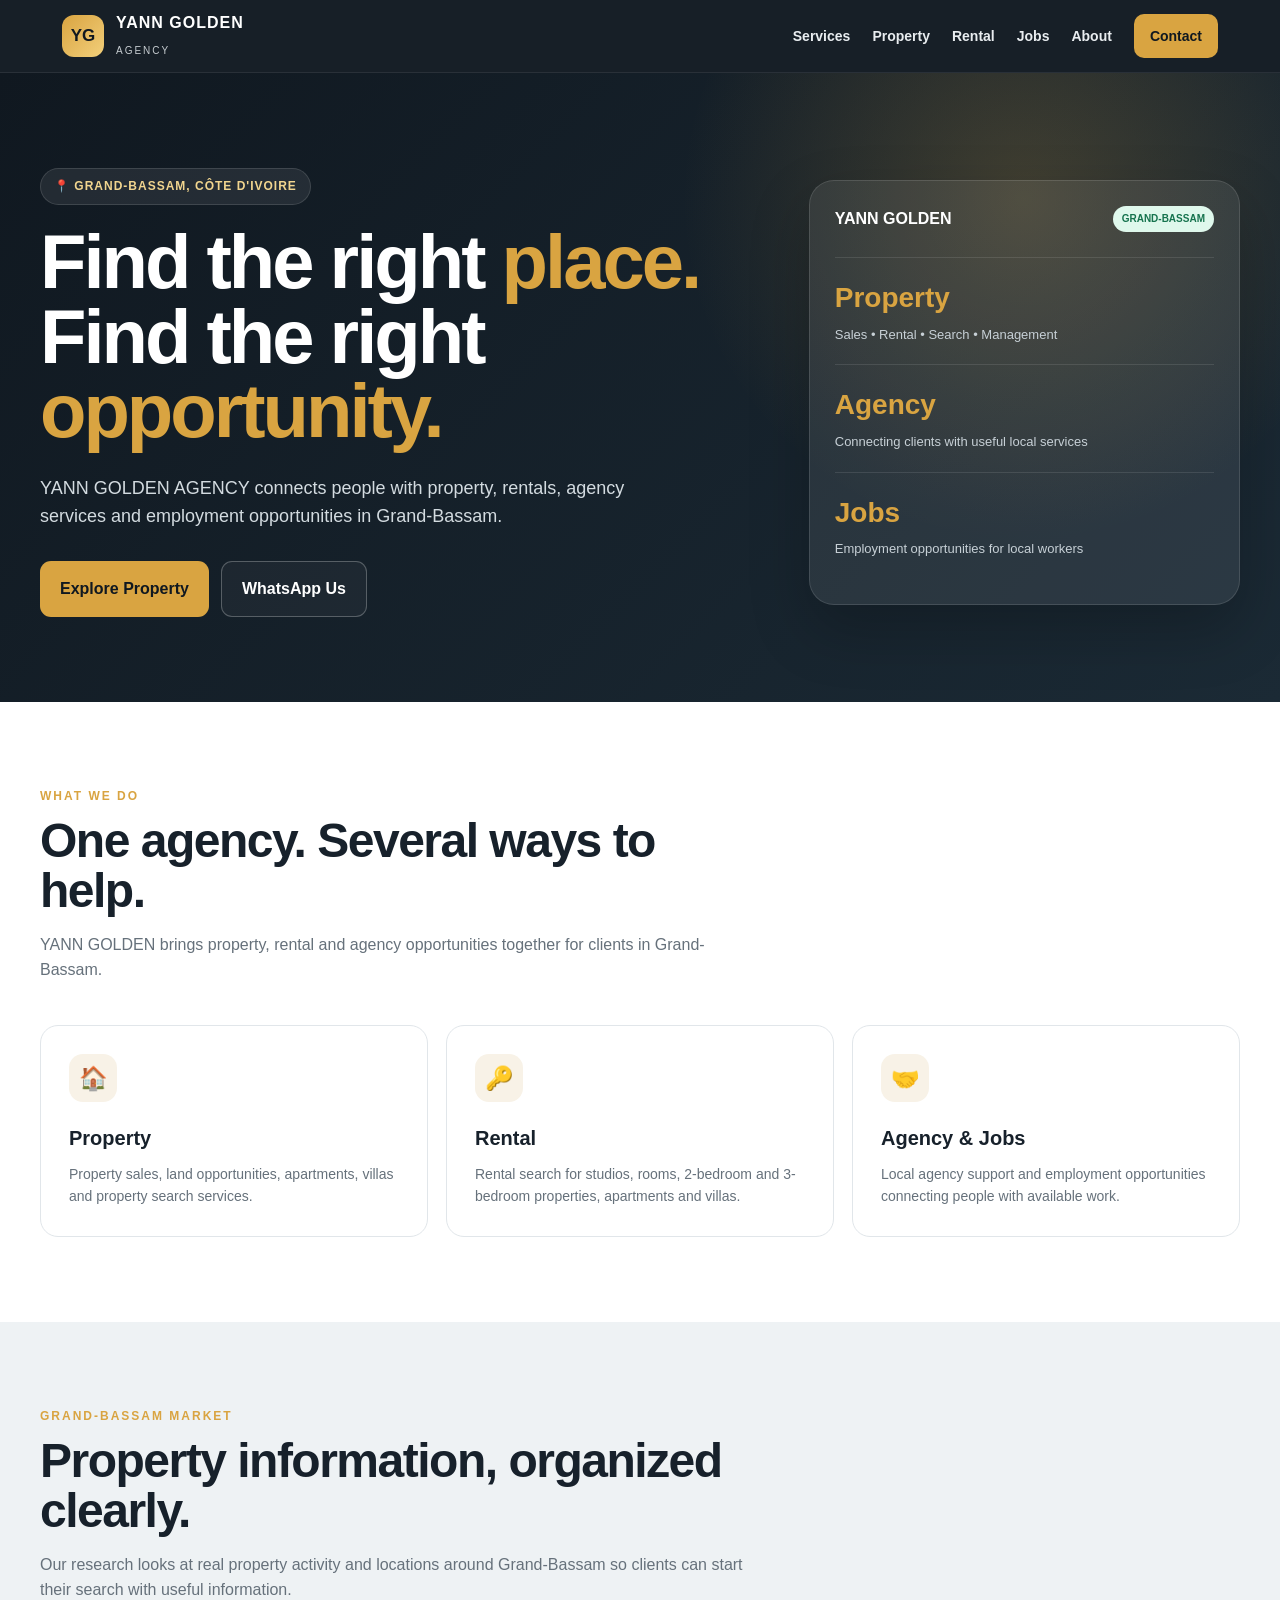
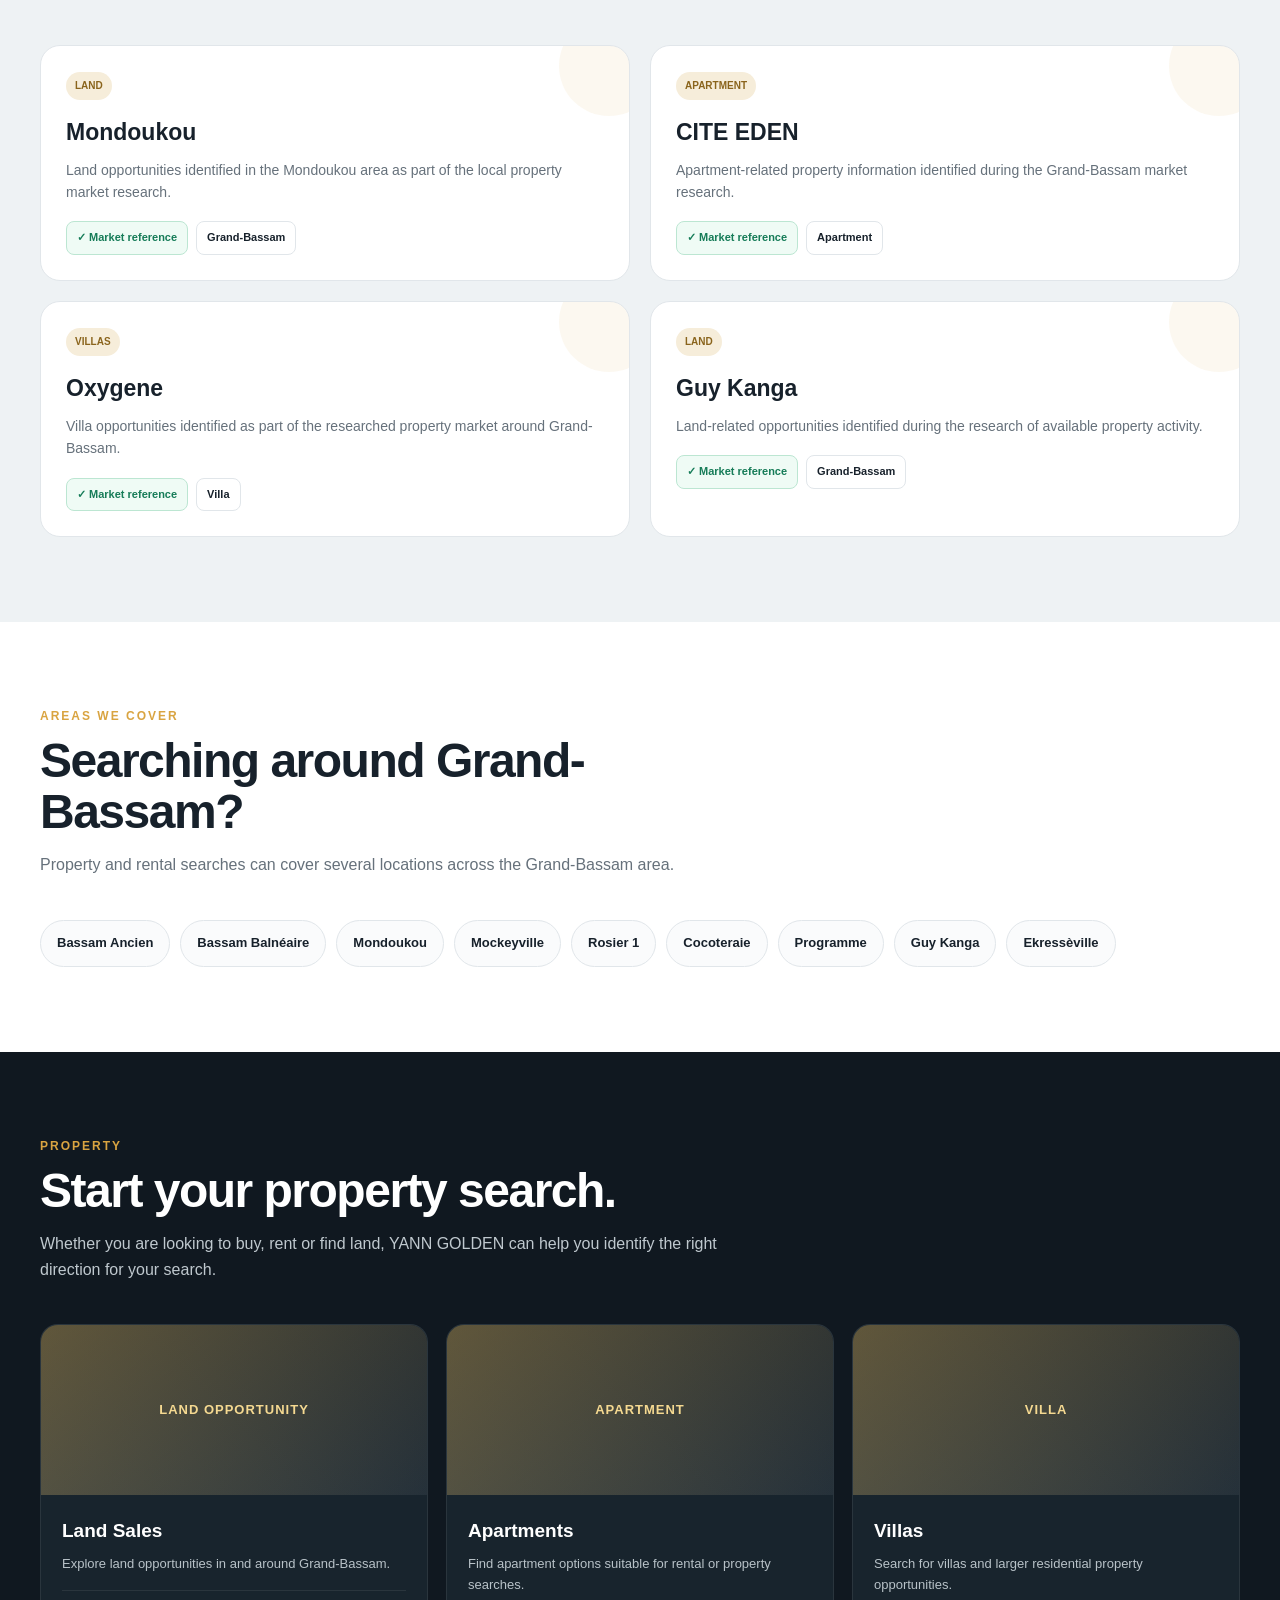
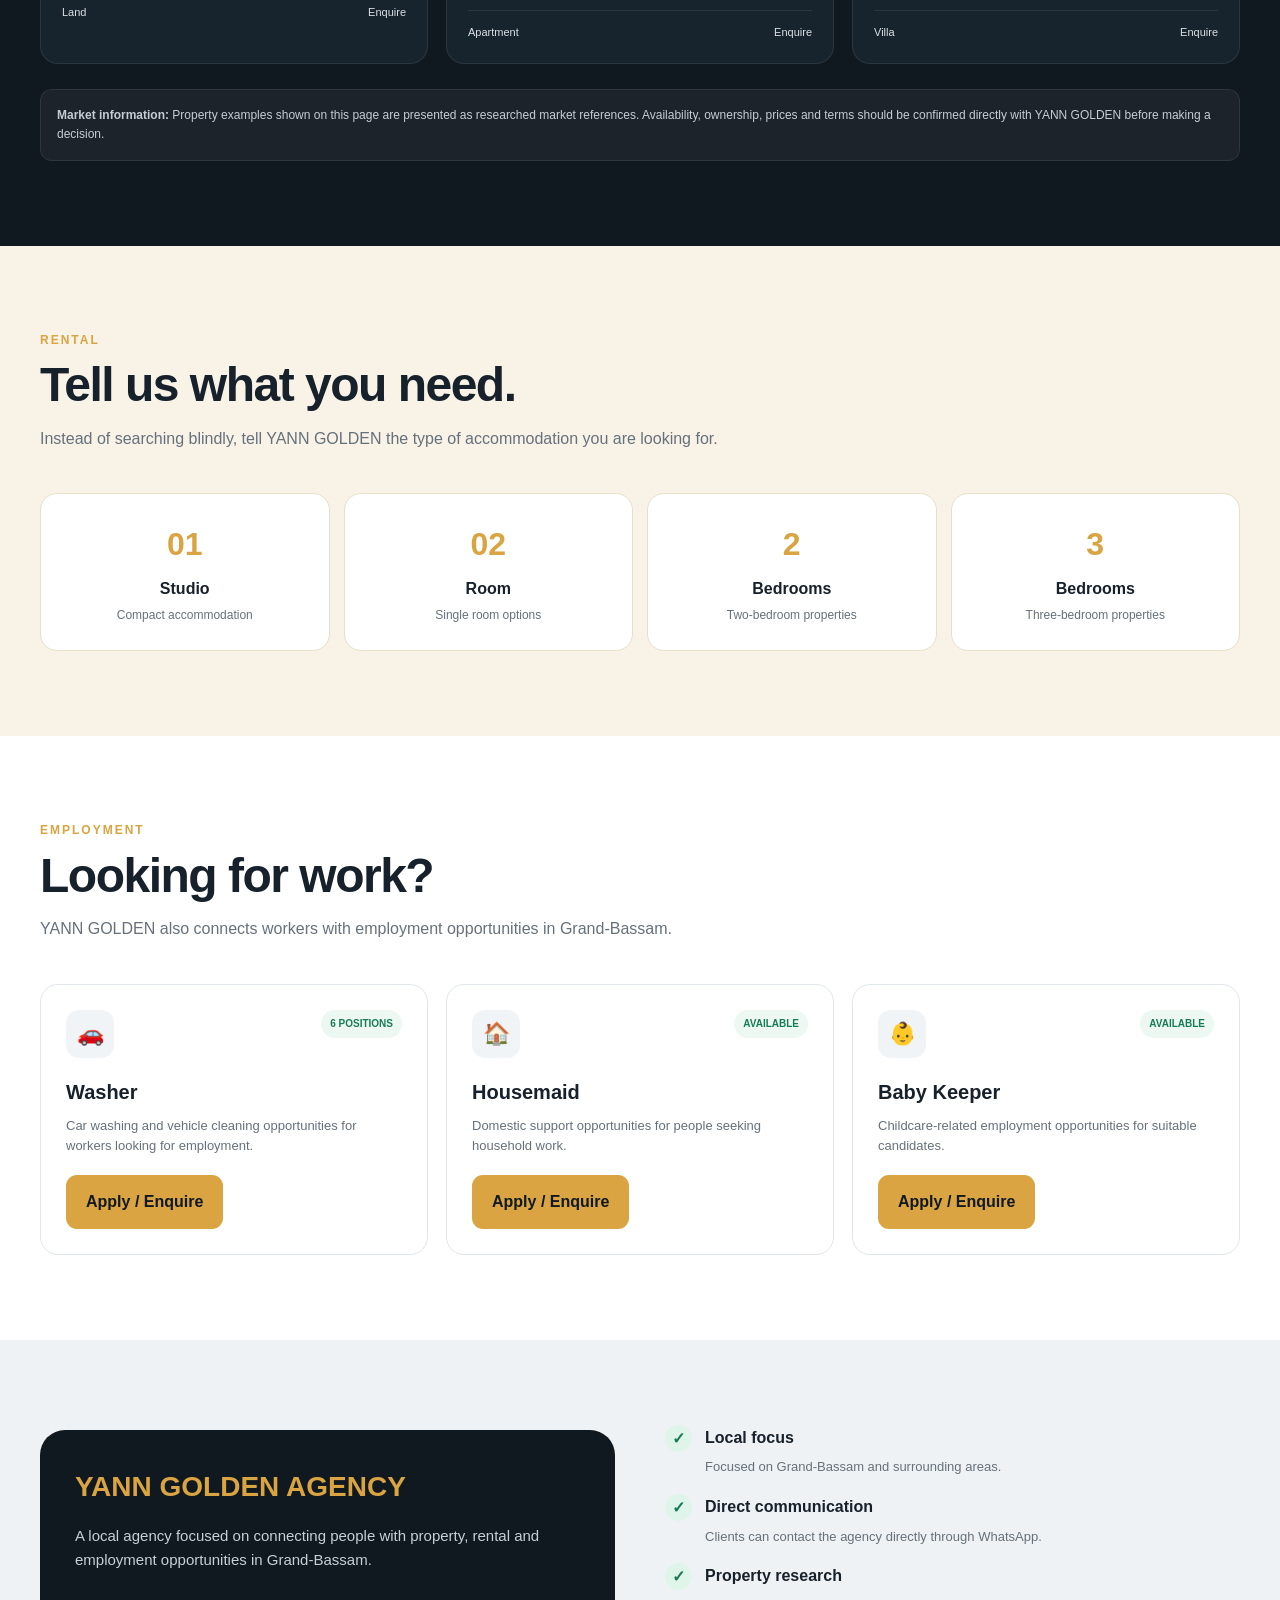
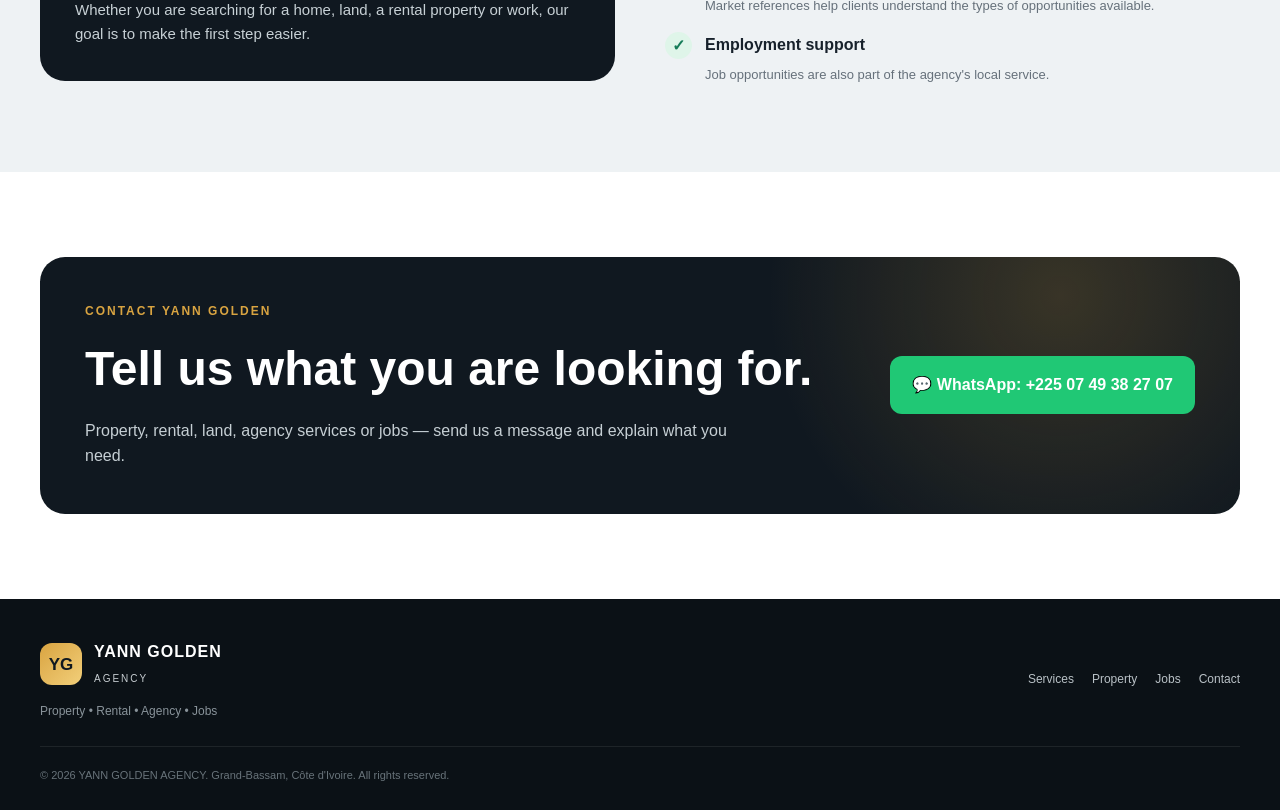
==== index.html @ 1357ffb9 "Rename index.html 4.txt to index.html" ====
<!DOCTYPE html>
<html lang="en">
<head>
  <meta charset="UTF-8">
  <meta name="viewport" content="width=device-width, initial-scale=1.0">

  <title>YANN GOLDEN AGENCY | Property, Rental & Jobs in Grand-Bassam</title>

  <meta
    name="description"
    content="YANN GOLDEN AGENCY connects clients with property, rental opportunities, agency services and jobs in Grand-Bassam, Côte d'Ivoire."
  >

  <style>
    * {
      margin: 0;
      padding: 0;
      box-sizing: border-box;
    }

    html {
      scroll-behavior: smooth;
    }

    body {
      font-family: Arial, Helvetica, sans-serif;
      background: #f5f7f9;
      color: #17212b;
      line-height: 1.6;
    }

    a {
      text-decoration: none;
      color: inherit;
    }

    img {
      max-width: 100%;
      display: block;
    }

    :root {
      --gold: #d9a441;
      --dark: #101820;
      --dark2: #17232e;
      --cream: #f8f2e7;
      --white: #ffffff;
      --green: #167c58;
      --light: #eef2f4;
      --muted: #66717b;
      --border: #e1e6ea;
    }

    /* =========================
       NAVIGATION
    ========================= */

    header {
      position: sticky;
      top: 0;
      z-index: 1000;
      background: rgba(16, 24, 32, 0.97);
      backdrop-filter: blur(12px);
      border-bottom: 1px solid rgba(255,255,255,0.08);
    }

    .nav {
      max-width: 1200px;
      margin: auto;
      min-height: 72px;
      padding: 0 22px;
      display: flex;
      align-items: center;
      justify-content: space-between;
      gap: 25px;
    }

    .brand {
      display: flex;
      align-items: center;
      gap: 12px;
      color: white;
    }

    .brand-mark {
      width: 42px;
      height: 42px;
      border-radius: 12px;
      background: linear-gradient(135deg, var(--gold), #f2cf7a);
      display: flex;
      align-items: center;
      justify-content: center;
      color: var(--dark);
      font-weight: 900;
      font-size: 17px;
    }

    .brand-text strong {
      display: block;
      font-size: 16px;
      letter-spacing: 1px;
    }

    .brand-text span {
      font-size: 10px;
      color: #c7cdd1;
      letter-spacing: 2px;
    }

    nav {
      display: flex;
      gap: 22px;
      align-items: center;
    }

    nav a {
      color: #e9edf0;
      font-size: 14px;
      font-weight: 600;
      transition: 0.2s;
    }

    nav a:hover {
      color: var(--gold);
    }

    .nav-button {
      background: var(--gold);
      color: var(--dark);
      padding: 11px 16px;
      border-radius: 10px;
      font-weight: 800;
    }

    /* =========================
       HERO
    ========================= */

    .hero {
      background:
        radial-gradient(circle at 80% 20%, rgba(217,164,65,0.22), transparent 30%),
        linear-gradient(135deg, #101820, #1b2a35);
      color: white;
      padding: 95px 22px 85px;
      overflow: hidden;
    }

    .hero-inner {
      max-width: 1200px;
      margin: auto;
      display: grid;
      grid-template-columns: 1.25fr 0.75fr;
      gap: 50px;
      align-items: center;
    }

    .eyebrow {
      display: inline-flex;
      align-items: center;
      gap: 8px;
      background: rgba(255,255,255,0.08);
      border: 1px solid rgba(255,255,255,0.12);
      padding: 8px 13px;
      border-radius: 999px;
      color: #f1d58f;
      font-size: 12px;
      font-weight: 700;
      letter-spacing: 1px;
      text-transform: uppercase;
      margin-bottom: 20px;
    }

    .hero h1 {
      font-size: clamp(42px, 7vw, 76px);
      line-height: 0.98;
      margin-bottom: 25px;
      letter-spacing: -3px;
    }

    .hero h1 span {
      color: var(--gold);
    }

    .hero p {
      max-width: 650px;
      font-size: 18px;
      color: #d3dbe0;
      margin-bottom: 30px;
    }

    .hero-actions {
      display: flex;
      flex-wrap: wrap;
      gap: 12px;
    }

    .button {
      display: inline-flex;
      align-items: center;
      justify-content: center;
      padding: 14px 20px;
      border-radius: 11px;
      font-weight: 800;
      transition: 0.2s;
    }

    .button-gold {
      background: var(--gold);
      color: var(--dark);
    }

    .button-outline {
      border: 1px solid rgba(255,255,255,0.25);
      color: white;
      background: rgba(255,255,255,0.04);
    }

    .button:hover {
      transform: translateY(-2px);
    }

    .hero-card {
      background: rgba(255,255,255,0.08);
      border: 1px solid rgba(255,255,255,0.12);
      border-radius: 25px;
      padding: 25px;
      box-shadow: 0 25px 60px rgba(0,0,0,0.22);
    }

    .hero-card-top {
      display: flex;
      justify-content: space-between;
      align-items: center;
      margin-bottom: 25px;
    }

    .hero-card-title {
      font-weight: 800;
    }

    .status {
      background: #dff8ec;
      color: #16734e;
      padding: 5px 9px;
      border-radius: 999px;
      font-size: 10px;
      font-weight: 800;
    }

    .hero-stat {
      padding: 18px 0;
      border-top: 1px solid rgba(255,255,255,0.1);
    }

    .hero-stat strong {
      display: block;
      font-size: 28px;
      color: var(--gold);
    }

    .hero-stat span {
      color: #c7d0d6;
      font-size: 13px;
    }

    /* =========================
       GENERAL
    ========================= */

    section {
      padding: 85px 22px;
    }

    .container {
      max-width: 1200px;
      margin: auto;
    }

    .section-head {
      max-width: 720px;
      margin-bottom: 42px;
    }

    .section-label {
      color: var(--gold);
      font-size: 12px;
      font-weight: 900;
      letter-spacing: 2px;
      text-transform: uppercase;
      margin-bottom: 10px;
    }

    .section-head h2 {
      font-size: clamp(30px, 5vw, 48px);
      line-height: 1.05;
      margin-bottom: 15px;
      letter-spacing: -1.5px;
    }

    .section-head p {
      color: var(--muted);
      font-size: 16px;
    }

    /* =========================
       SERVICES
    ========================= */

    .services {
      background: white;
    }

    .service-grid {
      display: grid;
      grid-template-columns: repeat(3, 1fr);
      gap: 18px;
    }

    .service-card {
      padding: 28px;
      border: 1px solid var(--border);
      border-radius: 18px;
      background: #fff;
      transition: 0.25s;
    }

    .service-card:hover {
      transform: translateY(-5px);
      box-shadow: 0 15px 35px rgba(16,24,32,0.08);
    }

    .icon {
      width: 48px;
      height: 48px;
      border-radius: 14px;
      background: var(--cream);
      display: flex;
      align-items: center;
      justify-content: center;
      font-size: 23px;
      margin-bottom: 20px;
    }

    .service-card h3 {
      margin-bottom: 9px;
      font-size: 20px;
    }

    .service-card p {
      color: var(--muted);
      font-size: 14px;
    }

    /* =========================
       MARKET
    ========================= */

    .market {
      background: var(--light);
    }

    .market-grid {
      display: grid;
      grid-template-columns: repeat(2, 1fr);
      gap: 20px;
    }

    .market-card {
      background: white;
      border-radius: 20px;
      padding: 25px;
      border: 1px solid var(--border);
      position: relative;
      overflow: hidden;
    }

    .market-card::after {
      content: "";
      position: absolute;
      width: 100px;
      height: 100px;
      background: rgba(217,164,65,0.08);
      border-radius: 50%;
      right: -30px;
      top: -30px;
    }

    .market-card .tag {
      display: inline-block;
      padding: 6px 9px;
      border-radius: 999px;
      background: #f6edda;
      color: #8a641c;
      font-size: 10px;
      font-weight: 900;
      text-transform: uppercase;
      margin-bottom: 14px;
    }

    .market-card h3 {
      font-size: 23px;
      margin-bottom: 8px;
    }

    .market-card p {
      color: var(--muted);
      font-size: 14px;
      margin-bottom: 18px;
    }

    .market-info {
      display: flex;
      flex-wrap: wrap;
      gap: 8px;
    }

    .market-info span {
      border: 1px solid var(--border);
      padding: 7px 10px;
      border-radius: 8px;
      font-size: 11px;
      font-weight: 700;
    }

    .verified {
      color: var(--green) !important;
      border-color: #bce6d2 !important;
      background: #effbf5;
    }

    /* =========================
       AREAS
    ========================= */

    .areas {
      background: white;
    }

    .area-grid {
      display: flex;
      flex-wrap: wrap;
      gap: 10px;
    }

    .area {
      padding: 12px 16px;
      border: 1px solid var(--border);
      background: #fafbfc;
      border-radius: 999px;
      font-size: 13px;
      font-weight: 700;
    }

    /* =========================
       PROPERTY
    ========================= */

    .property {
      background: var(--dark);
      color: white;
    }

    .property .section-head p {
      color: #bfc8ce;
    }

    .property-grid {
      display: grid;
      grid-template-columns: repeat(3, 1fr);
      gap: 18px;
    }

    .property-card {
      background: #18242d;
      border: 1px solid rgba(255,255,255,0.08);
      border-radius: 18px;
      overflow: hidden;
    }

    .property-image {
      height: 170px;
      background:
        linear-gradient(135deg, rgba(217,164,65,0.35), rgba(255,255,255,0.05)),
        linear-gradient(45deg, #24333e, #152029);
      display: flex;
      align-items: center;
      justify-content: center;
      color: #f5d991;
      font-size: 13px;
      font-weight: 800;
      text-transform: uppercase;
      letter-spacing: 1px;
    }

    .property-body {
      padding: 21px;
    }

    .property-body h3 {
      font-size: 19px;
      margin-bottom: 7px;
    }

    .property-body p {
      color: #b8c2c8;
      font-size: 13px;
      margin-bottom: 15px;
    }

    .property-meta {
      display: flex;
      justify-content: space-between;
      gap: 10px;
      color: #dbe0e4;
      font-size: 11px;
      border-top: 1px solid rgba(255,255,255,0.08);
      padding-top: 13px;
    }

    .property-note {
      margin-top: 25px;
      padding: 16px;
      background: rgba(255,255,255,0.05);
      border: 1px solid rgba(255,255,255,0.08);
      border-radius: 12px;
      color: #c6ced3;
      font-size: 12px;
    }

    /* =========================
       RENTAL
    ========================= */

    .rental {
      background: var(--cream);
    }

    .rental-grid {
      display: grid;
      grid-template-columns: repeat(4, 1fr);
      gap: 14px;
    }

    .rental-card {
      background: white;
      padding: 25px 18px;
      border-radius: 17px;
      text-align: center;
      border: 1px solid #eadfca;
    }

    .rental-card .number {
      font-size: 32px;
      font-weight: 900;
      color: var(--gold);
      margin-bottom: 5px;
    }

    .rental-card h3 {
      font-size: 16px;
    }

    .rental-card p {
      font-size: 12px;
      color: var(--muted);
      margin-top: 5px;
    }

    /* =========================
       JOBS
    ========================= */

    .jobs {
      background: white;
    }

    .jobs-grid {
      display: grid;
      grid-template-columns: repeat(3, 1fr);
      gap: 18px;
    }

    .job-card {
      border: 1px solid var(--border);
      border-radius: 18px;
      padding: 25px;
      background: #fff;
    }

    .job-top {
      display: flex;
      justify-content: space-between;
      gap: 10px;
      align-items: flex-start;
      margin-bottom: 18px;
    }

    .job-icon {
      width: 48px;
      height: 48px;
      background: #f1f4f6;
      border-radius: 13px;
      display: flex;
      align-items: center;
      justify-content: center;
      font-size: 22px;
    }

    .positions {
      background: #edf8f3;
      color: var(--green);
      padding: 6px 9px;
      border-radius: 999px;
      font-size: 10px;
      font-weight: 900;
    }

    .job-card h3 {
      font-size: 20px;
      margin-bottom: 8px;
    }

    .job-card p {
      color: var(--muted);
      font-size: 13px;
      margin-bottom: 18px;
    }

    /* =========================
       ABOUT
    ========================= */

    .about {
      background: var(--light);
    }

    .about-grid {
      display: grid;
      grid-template-columns: 1fr 1fr;
      gap: 50px;
      align-items: center;
    }

    .about-box {
      background: var(--dark);
      color: white;
      border-radius: 25px;
      padding: 35px;
    }

    .about-box h3 {
      color: var(--gold);
      font-size: 28px;
      margin-bottom: 14px;
    }

    .about-box p {
      color: #c7d0d5;
      font-size: 15px;
    }

    .about-points {
      display: grid;
      gap: 15px;
    }

    .about-point {
      display: flex;
      gap: 13px;
      align-items: flex-start;
    }

    .check {
      min-width: 27px;
      height: 27px;
      background: #dff5e9;
      color: var(--green);
      border-radius: 50%;
      display: flex;
      justify-content: center;
      align-items: center;
      font-weight: 900;
    }

    .about-point strong {
      display: block;
      margin-bottom: 3px;
    }

    .about-point span {
      color: var(--muted);
      font-size: 13px;
    }

    /* =========================
       CONTACT
    ========================= */

    .contact {
      background: white;
    }

    .contact-box {
      background:
        radial-gradient(circle at 85% 15%, rgba(217,164,65,0.2), transparent 28%),
        var(--dark);
      color: white;
      border-radius: 25px;
      padding: 45px;
      display: flex;
      justify-content: space-between;
      align-items: center;
      gap: 30px;
    }

    .contact-box h2 {
      font-size: clamp(30px, 5vw, 48px);
      margin-bottom: 10px;
    }

    .contact-box p {
      color: #c6cfd4;
      max-width: 650px;
    }

    .whatsapp {
      background: #20c875;
      color: white;
      padding: 16px 22px;
      border-radius: 12px;
      font-weight: 900;
      white-space: nowrap;
    }

    /* =========================
       FOOTER
    ========================= */

    footer {
      background: #0b1116;
      color: white;
      padding: 40px 22px 25px;
    }

    .footer-inner {
      max-width: 1200px;
      margin: auto;
      display: flex;
      justify-content: space-between;
      gap: 30px;
      align-items: center;
    }

    .footer-inner p {
      color: #89939a;
      font-size: 12px;
    }

    .footer-links {
      display: flex;
      gap: 18px;
      font-size: 12px;
      color: #b9c1c6;
    }

    .footer-bottom {
      max-width: 1200px;
      margin: 25px auto 0;
      padding-top: 20px;
      border-top: 1px solid rgba(255,255,255,0.08);
      color: #68737a;
      font-size: 11px;
    }

    /* =========================
       MOBILE
    ========================= */

    @media (max-width: 900px) {

      nav {
        display: none;
      }

      .hero-inner,
      .about-grid {
        grid-template-columns: 1fr;
      }

      .hero {
        padding-top: 70px;
      }

      .service-grid,
      .jobs-grid {
        grid-template-columns: 1fr 1fr;
      }

      .property-grid {
        grid-template-columns: 1fr 1fr;
      }

      .rental-grid {
        grid-template-columns: 1fr 1fr;
      }

      .contact-box {
        flex-direction: column;
        align-items: flex-start;
      }
    }

    @media (max-width: 600px) {

      section {
        padding: 65px 18px;
      }

      .nav {
        padding: 0 16px;
      }

      .hero {
        padding: 65px 18px;
      }

      .hero h1 {
        letter-spacing: -2px;
      }

      .hero p {
        font-size: 15px;
      }

      .service-grid,
      .market-grid,
      .property-grid,
      .jobs-grid,
      .rental-grid {
        grid-template-columns: 1fr;
      }

      .hero-actions {
        flex-direction: column;
      }

      .hero-actions .button {
        width: 100%;
      }

      .contact-box {
        padding: 30px 24px;
      }

      .whatsapp {
        width: 100%;
        text-align: center;
      }

      .footer-inner {
        flex-direction: column;
        align-items: flex-start;
      }
    }
  </style>
</head>

<body>

  <!-- =========================
       NAVIGATION
  ========================= -->

  <header>
    <div class="nav">

      <a href="#home" class="brand">
        <div class="brand-mark">YG</div>

        <div class="brand-text">
          <strong>YANN GOLDEN</strong>
          <span>AGENCY</span>
        </div>
      </a>

      <nav>
        <a href="#services">Services</a>
        <a href="#property">Property</a>
        <a href="#rental">Rental</a>
        <a href="#jobs">Jobs</a>
        <a href="#about">About</a>
        <a href="#contact" class="nav-button">Contact</a>
      </nav>

    </div>
  </header>


  <!-- =========================
       HERO
  ========================= -->

  <section class="hero" id="home">

    <div class="hero-inner">

      <div>

        <div class="eyebrow">
          📍 Grand-Bassam, Côte d'Ivoire
        </div>

        <h1>
          Find the right
          <span>place.</span>
          Find the right
          <span>opportunity.</span>
        </h1>

        <p>
          YANN GOLDEN AGENCY connects people with property,
          rentals, agency services and employment opportunities
          in Grand-Bassam.
        </p>

        <div class="hero-actions">

          <a
            href="#property"
            class="button button-gold"
          >
            Explore Property
          </a>

          <a
            href="https://wa.me/2250749382707"
            class="button button-outline"
            target="_blank"
          >
            WhatsApp Us
          </a>

        </div>

      </div>


      <div class="hero-card">

        <div class="hero-card-top">

          <div class="hero-card-title">
            YANN GOLDEN
          </div>

          <div class="status">
            GRAND-BASSAM
          </div>

        </div>

        <div class="hero-stat">
          <strong>Property</strong>
          <span>Sales • Rental • Search • Management</span>
        </div>

        <div class="hero-stat">
          <strong>Agency</strong>
          <span>Connecting clients with useful local services</span>
        </div>

        <div class="hero-stat">
          <strong>Jobs</strong>
          <span>Employment opportunities for local workers</span>
        </div>

      </div>

    </div>

  </section>


  <!-- =========================
       SERVICES
  ========================= -->

  <section class="services" id="services">

    <div class="container">

      <div class="section-head">

        <div class="section-label">
          What we do
        </div>

        <h2>
          One agency. Several ways to help.
        </h2>

        <p>
          YANN GOLDEN brings property, rental and agency
          opportunities together for clients in Grand-Bassam.
        </p>

      </div>


      <div class="service-grid">

        <div class="service-card">

          <div class="icon">🏠</div>

          <h3>
            Property
          </h3>

          <p>
            Property sales, land opportunities, apartments,
            villas and property search services.
          </p>

        </div>


        <div class="service-card">

          <div class="icon">🔑</div>

          <h3>
            Rental
          </h3>

          <p>
            Rental search for studios, rooms, 2-bedroom and
            3-bedroom properties, apartments and villas.
          </p>

        </div>


        <div class="service-card">

          <div class="icon">🤝</div>

          <h3>
            Agency & Jobs
          </h3>

          <p>
            Local agency support and employment opportunities
            connecting people with available work.
          </p>

        </div>

      </div>

    </div>

  </section>


  <!-- =========================
       MARKET RESEARCH
  ========================= -->

  <section class="market">

    <div class="container">

      <div class="section-head">

        <div class="section-label">
          Grand-Bassam Market
        </div>

        <h2>
          Property information, organized clearly.
        </h2>

        <p>
          Our research looks at real property activity and
          locations around Grand-Bassam so clients can start
          their search with useful information.
        </p>

      </div>


      <div class="market-grid">


        <div class="market-card">

          <span class="tag">
            Land
          </span>

          <h3>
            Mondoukou
          </h3>

          <p>
            Land opportunities identified in the Mondoukou
            area as part of the local property market research.
          </p>

          <div class="market-info">
            <span class="verified">
              ✓ Market reference
            </span>

            <span>
              Grand-Bassam
            </span>
          </div>

        </div>


        <div class="market-card">

          <span class="tag">
            Apartment
          </span>

          <h3>
            CITE EDEN
          </h3>

          <p>
            Apartment-related property information identified
            during the Grand-Bassam market research.
          </p>

          <div class="market-info">
            <span class="verified">
              ✓ Market reference
            </span>

            <span>
              Apartment
            </span>
          </div>

        </div>


        <div class="market-card">

          <span class="tag">
            Villas
          </span>

          <h3>
            Oxygene
          </h3>

          <p>
            Villa opportunities identified as part of the
            researched property market around Grand-Bassam.
          </p>

          <div class="market-info">
            <span class="verified">
              ✓ Market reference
            </span>

            <span>
              Villa
            </span>
          </div>

        </div>


        <div class="market-card">

          <span class="tag">
            Land
          </span>

          <h3>
            Guy Kanga
          </h3>

          <p>
            Land-related opportunities identified during the
            research of available property activity.
          </p>

          <div class="market-info">
            <span class="verified">
              ✓ Market reference
            </span>

            <span>
              Grand-Bassam
            </span>
          </div>

        </div>


      </div>

    </div>

  </section>


  <!-- =========================
       AREAS
  ========================= -->

  <section class="areas">

    <div class="container">

      <div class="section-head">

        <div class="section-label">
          Areas we cover
        </div>

        <h2>
          Searching around Grand-Bassam?
        </h2>

        <p>
          Property and rental searches can cover several
          locations across the Grand-Bassam area.
        </p>

      </div>


      <div class="area-grid">

        <div class="area">
          Bassam Ancien
        </div>

        <div class="area">
          Bassam Balnéaire
        </div>

        <div class="area">
          Mondoukou
        </div>

        <div class="area">
          Mockeyville
        </div>

        <div class="area">
          Rosier 1
        </div>

        <div class="area">
          Cocoteraie
        </div>

        <div class="area">
          Programme
        </div>

        <div class="area">
          Guy Kanga
        </div>

        <div class="area">
          Ekressèville
        </div>

      </div>

    </div>

  </section>


  <!-- =========================
       PROPERTY
  ========================= -->

  <section class="property" id="property">

    <div class="container">

      <div class="section-head">

        <div class="section-label">
          Property
        </div>

        <h2>
          Start your property search.
        </h2>

        <p>
          Whether you are looking to buy, rent or find land,
          YANN GOLDEN can help you identify the right direction
          for your search.
        </p>

      </div>


      <div class="property-grid">


        <div class="property-card">

          <div class="property-image">
            Land opportunity
          </div>

          <div class="property-body">

            <h3>
              Land Sales
            </h3>

            <p>
              Explore land opportunities in and around
              Grand-Bassam.
            </p>

            <div class="property-meta">

              <span>
                Land
              </span>

              <span>
                Enquire
              </span>

            </div>

          </div>

        </div>


        <div class="property-card">

          <div class="property-image">
            Apartment
          </div>

          <div class="property-body">

            <h3>
              Apartments
            </h3>

            <p>
              Find apartment options suitable for rental
              or property searches.
            </p>

            <div class="property-meta">

              <span>
                Apartment
              </span>

              <span>
                Enquire
              </span>

            </div>

          </div>

        </div>


        <div class="property-card">

          <div class="property-image">
            Villa
          </div>

          <div class="property-body">

            <h3>
              Villas
            </h3>

            <p>
              Search for villas and larger residential
              property opportunities.
            </p>

            <div class="property-meta">

              <span>
                Villa
              </span>

              <span>
                Enquire
              </span>

            </div>

          </div>

        </div>


      </div>


      <div class="property-note">

        <strong>Market information:</strong>
        Property examples shown on this page are presented
        as researched market references. Availability,
        ownership, prices and terms should be confirmed
        directly with YANN GOLDEN before making a decision.

      </div>

    </div>

  </section>


  <!-- =========================
       RENTAL
  ========================= -->

  <section class="rental" id="rental">

    <div class="container">

      <div class="section-head">

        <div class="section-label">
          Rental
        </div>

        <h2>
          Tell us what you need.
        </h2>

        <p>
          Instead of searching blindly, tell YANN GOLDEN
          the type of accommodation you are looking for.
        </p>

      </div>


      <div class="rental-grid">

        <div class="rental-card">

          <div class="number">
            01
          </div>

          <h3>
            Studio
          </h3>

          <p>
            Compact accommodation
          </p>

        </div>


        <div class="rental-card">

          <div class="number">
            02
          </div>

          <h3>
            Room
          </h3>

          <p>
            Single room options
          </p>

        </div>


        <div class="rental-card">

          <div class="number">
            2
          </div>

          <h3>
            Bedrooms
          </h3>

          <p>
            Two-bedroom properties
          </p>

        </div>


        <div class="rental-card">

          <div class="number">
            3
          </div>

          <h3>
            Bedrooms
          </h3>

          <p>
            Three-bedroom properties
          </p>

        </div>

      </div>

    </div>

  </section>


  <!-- =========================
       JOBS
  ========================= -->

  <section class="jobs" id="jobs">

    <div class="container">

      <div class="section-head">

        <div class="section-label">
          Employment
        </div>

        <h2>
          Looking for work?
        </h2>

        <p>
          YANN GOLDEN also connects workers with employment
          opportunities in Grand-Bassam.
        </p>

      </div>


      <div class="jobs-grid">


        <!-- WASHER -->

        <div class="job-card">

          <div class="job-top">

            <div class="job-icon">
              🚗
            </div>

            <div class="positions">
              6 POSITIONS
            </div>

          </div>

          <h3>
            Washer
          </h3>

          <p>
            Car washing and vehicle cleaning opportunities
            for workers looking for employment.
          </p>

          <a
            href="https://wa.me/2250749382707?text=Hello%20YANN%20GOLDEN%2C%20I%20am%20interested%20in%20the%20Washer%20job."
            target="_blank"
            class="button button-gold"
          >
            Apply / Enquire
          </a>

        </div>


        <!-- HOUSEMAID -->

        <div class="job-card">

          <div class="job-top">

            <div class="job-icon">
              🏠
            </div>

            <div class="positions">
              AVAILABLE
            </div>

          </div>

          <h3>
            Housemaid
          </h3>

          <p>
            Domestic support opportunities for people
            seeking household work.
          </p>

          <a
            href="https://wa.me/2250749382707?text=Hello%20YANN%20GOLDEN%2C%20I%20am%20interested%20in%20the%20Housemaid%20job."
            target="_blank"
            class="button button-gold"
          >
            Apply / Enquire
          </a>

        </div>


        <!-- BABY KEEPER -->

        <div class="job-card">

          <div class="job-top">

            <div class="job-icon">
              👶
            </div>

            <div class="positions">
              AVAILABLE
            </div>

          </div>

          <h3>
            Baby Keeper
          </h3>

          <p>
            Childcare-related employment opportunities
            for suitable candidates.
          </p>

          <a
            href="https://wa.me/2250749382707?text=Hello%20YANN%20GOLDEN%2C%20I%20am%20interested%20in%20the%20Baby%20Keeper%20job."
            target="_blank"
            class="button button-gold"
          >
            Apply / Enquire
          </a>

        </div>


      </div>

    </div>

  </section>


  <!-- =========================
       ABOUT
  ========================= -->

  <section class="about" id="about">

    <div class="container">

      <div class="about-grid">

        <div class="about-box">

          <h3>
            YANN GOLDEN AGENCY
          </h3>

          <p>
            A local agency focused on connecting people
            with property, rental and employment opportunities
            in Grand-Bassam.
          </p>

          <br>

          <p>
            Whether you are searching for a home, land,
            a rental property or work, our goal is to make
            the first step easier.
          </p>

        </div>


        <div class="about-points">

          <div class="about-point">

            <div class="check">
              ✓
            </div>

            <div>
              <strong>
                Local focus
              </strong>

              <span>
                Focused on Grand-Bassam and surrounding areas.
              </span>
            </div>

          </div>


          <div class="about-point">

            <div class="check">
              ✓
            </div>

            <div>
              <strong>
                Direct communication
              </strong>

              <span>
                Clients can contact the agency directly through
                WhatsApp.
              </span>
            </div>

          </div>


          <div class="about-point">

            <div class="check">
              ✓
            </div>

            <div>
              <strong>
                Property research
              </strong>

              <span>
                Market references help clients understand the
                types of opportunities available.
              </span>
            </div>

          </div>


          <div class="about-point">

            <div class="check">
              ✓
            </div>

            <div>
              <strong>
                Employment support
              </strong>

              <span>
                Job opportunities are also part of the agency's
                local service.
              </span>
            </div>

          </div>

        </div>

      </div>

    </div>

  </section>


  <!-- =========================
       CONTACT
  ========================= -->

  <section class="contact" id="contact">

    <div class="container">

      <div class="contact-box">

        <div>

          <div class="section-label">
            Contact YANN GOLDEN
          </div>

          <h2>
            Tell us what you are looking for.
          </h2>

          <p>
            Property, rental, land, agency services or jobs —
            send us a message and explain what you need.
          </p>

        </div>


        <a
          href="https://wa.me/2250749382707"
          target="_blank"
          class="whatsapp"
        >
          💬 WhatsApp: +225 07 49 38 27 07
        </a>

      </div>

    </div>

  </section>


  <!-- =========================
       FOOTER
  ========================= -->

  <footer>

    <div class="footer-inner">

      <div>

        <div class="brand">

          <div class="brand-mark">
            YG
          </div>

          <div class="brand-text">

            <strong>
              YANN GOLDEN
            </strong>

            <span>
              AGENCY
            </span>

          </div>

        </div>

        <p style="margin-top:12px;">
          Property • Rental • Agency • Jobs
        </p>

      </div>


      <div class="footer-links">

        <a href="#services">
          Services
        </a>

        <a href="#property">
          Property
        </a>

        <a href="#jobs">
          Jobs
        </a>

        <a href="#contact">
          Contact
        </a>

      </div>

    </div>


    <div class="footer-bottom">

      © 2026 YANN GOLDEN AGENCY.
      Grand-Bassam, Côte d'Ivoire.
      All rights reserved.

    </div>

  </footer>


</body>
</html>
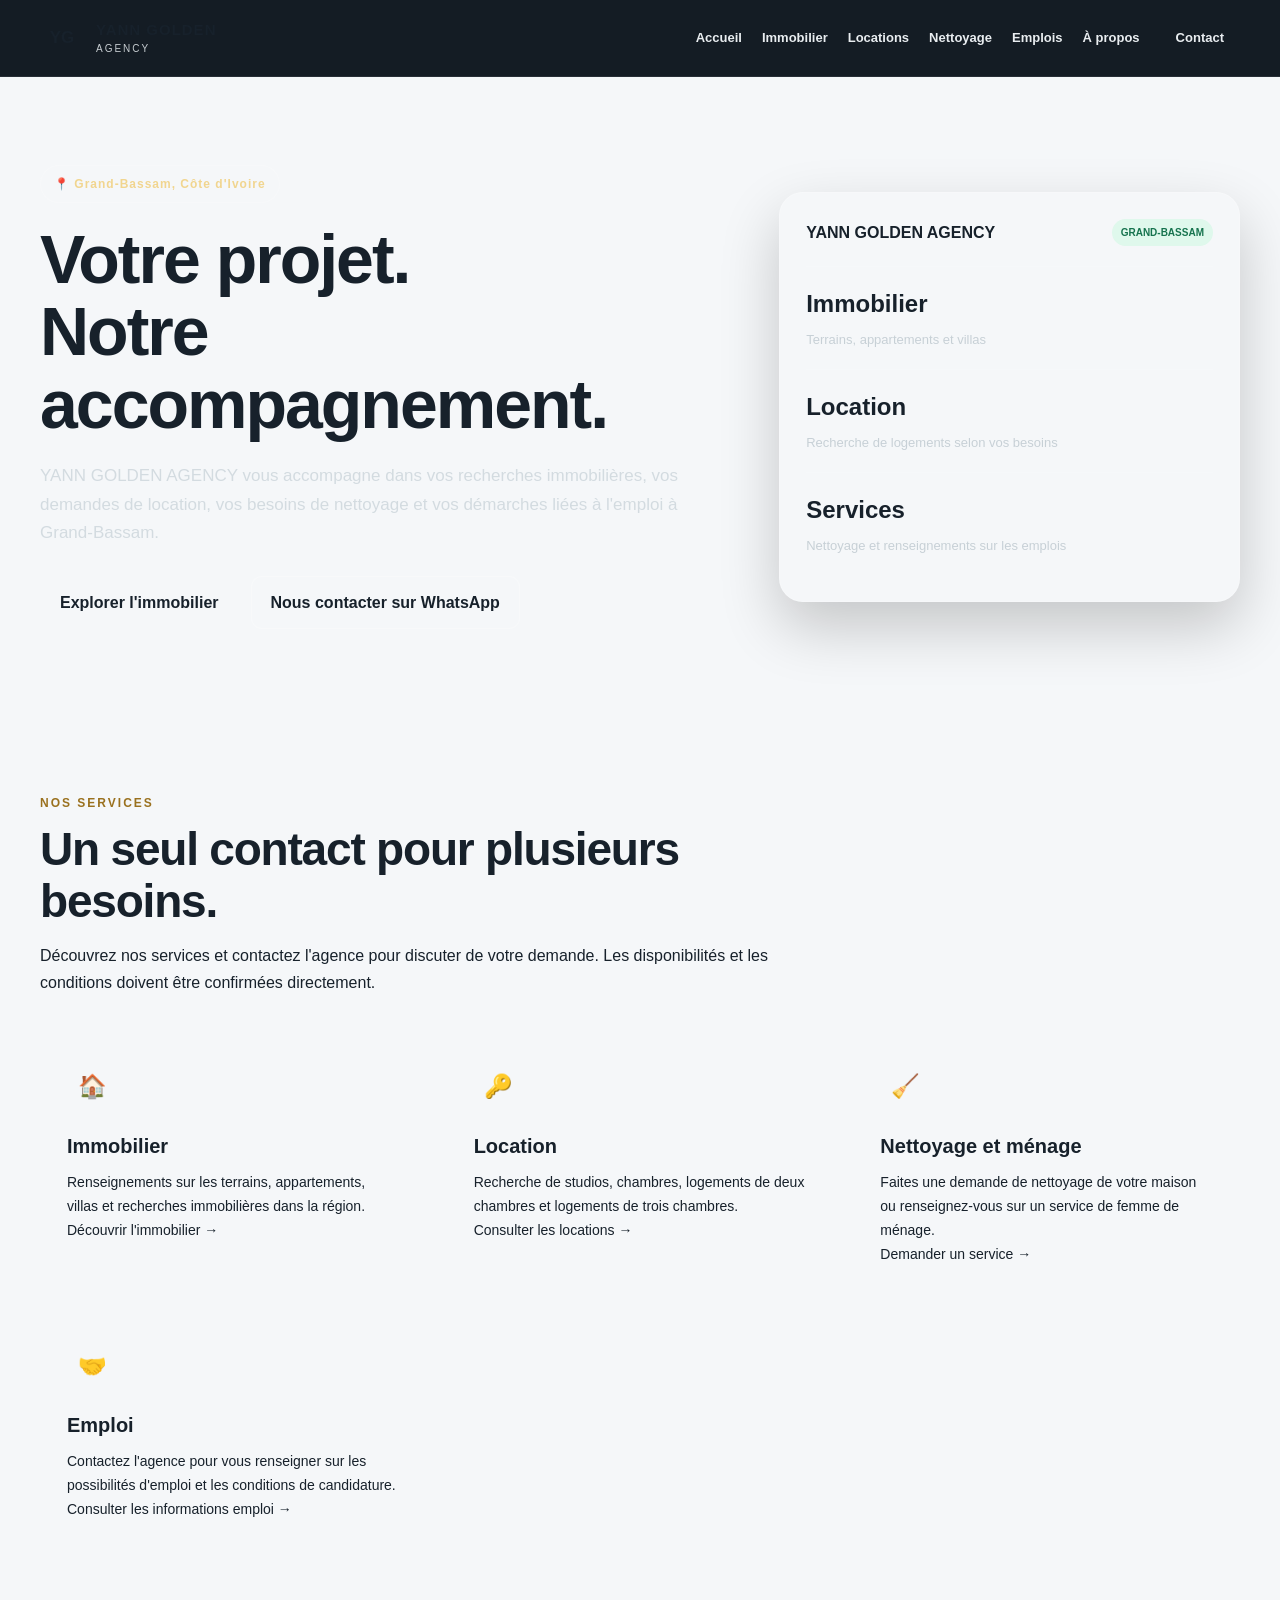
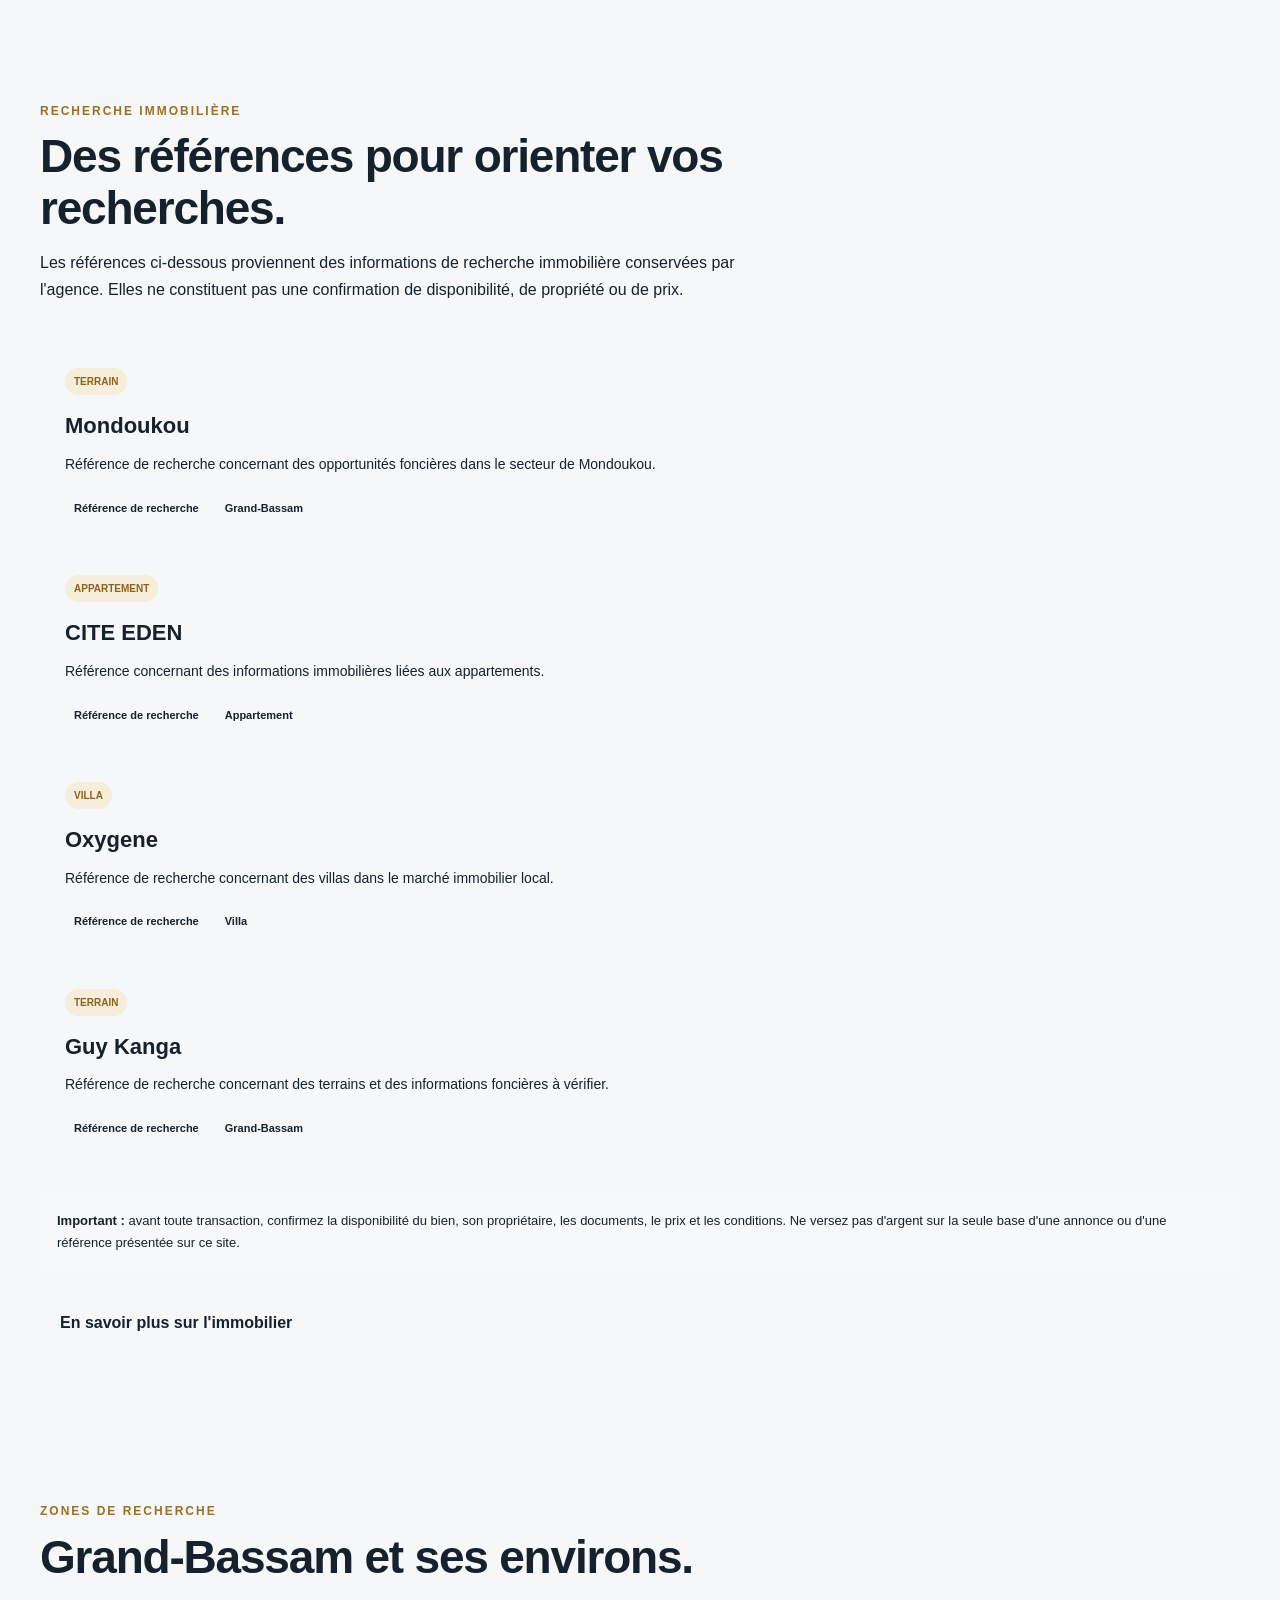
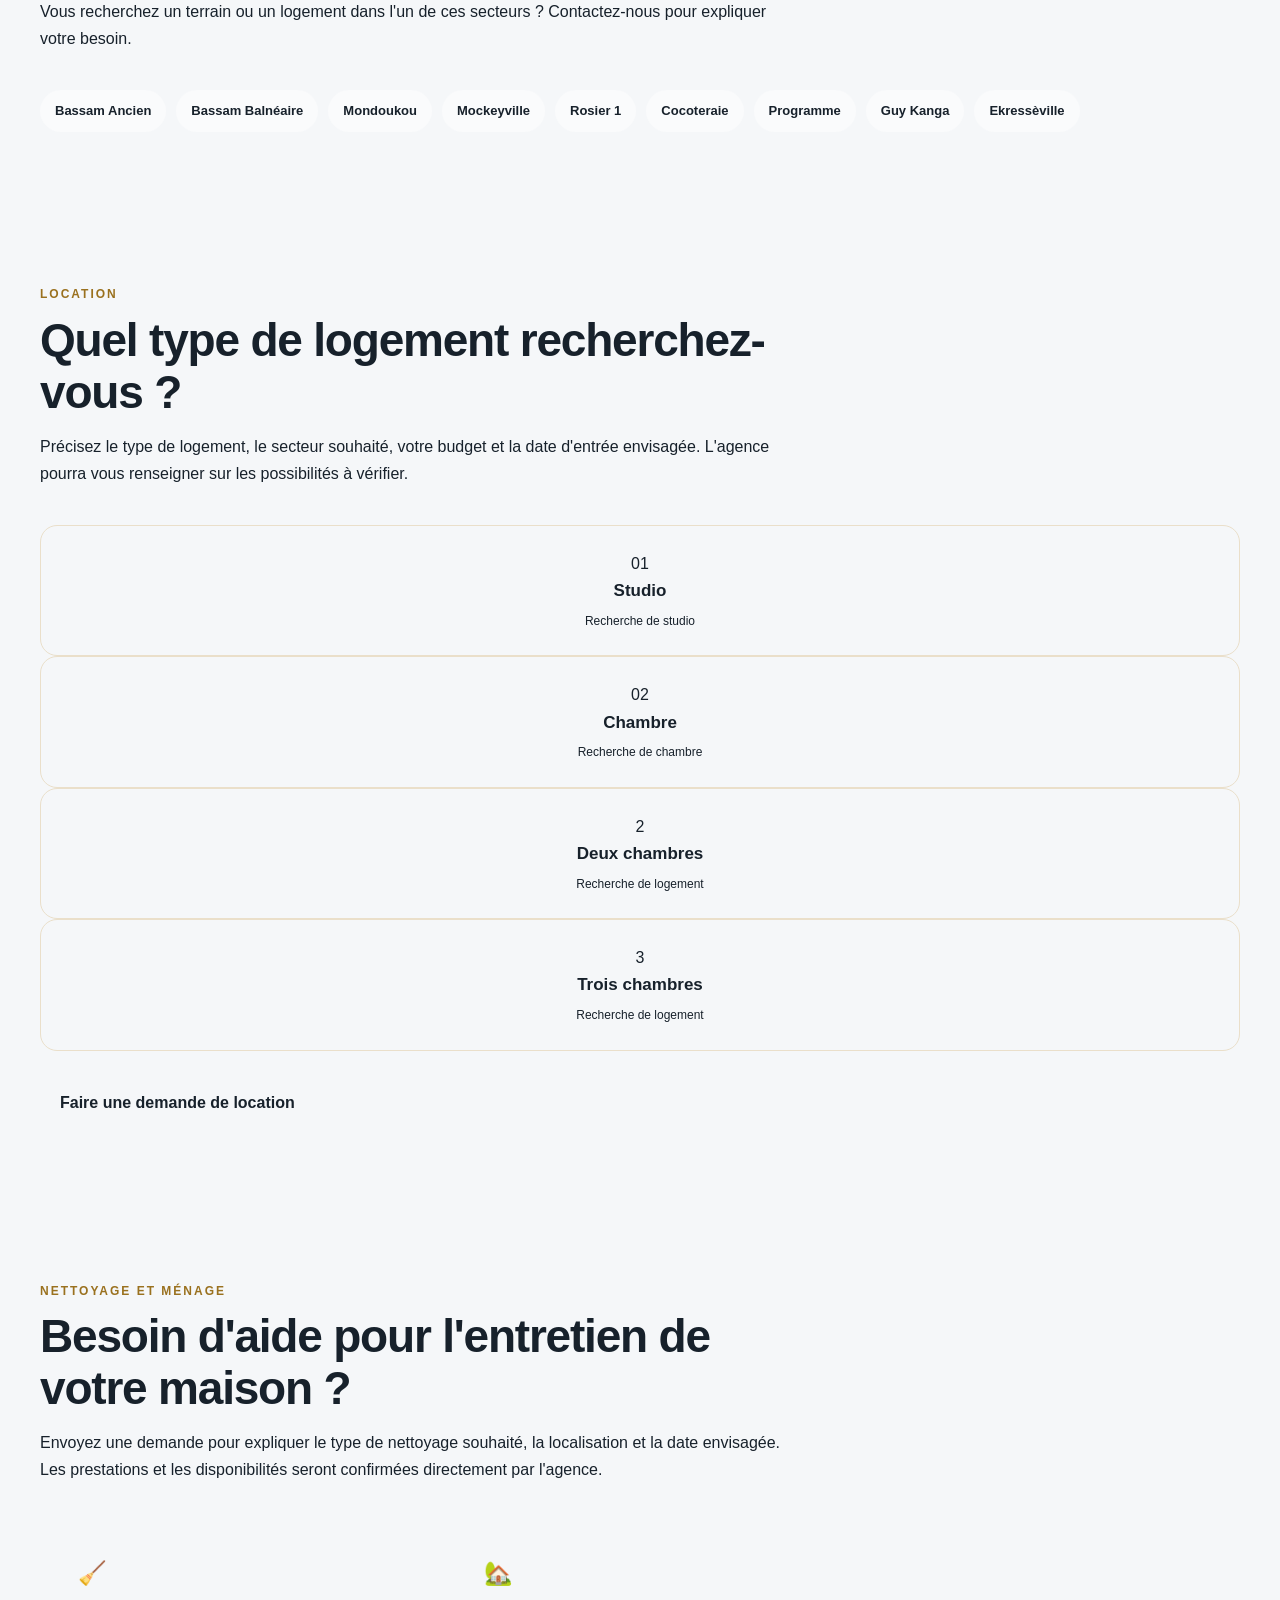
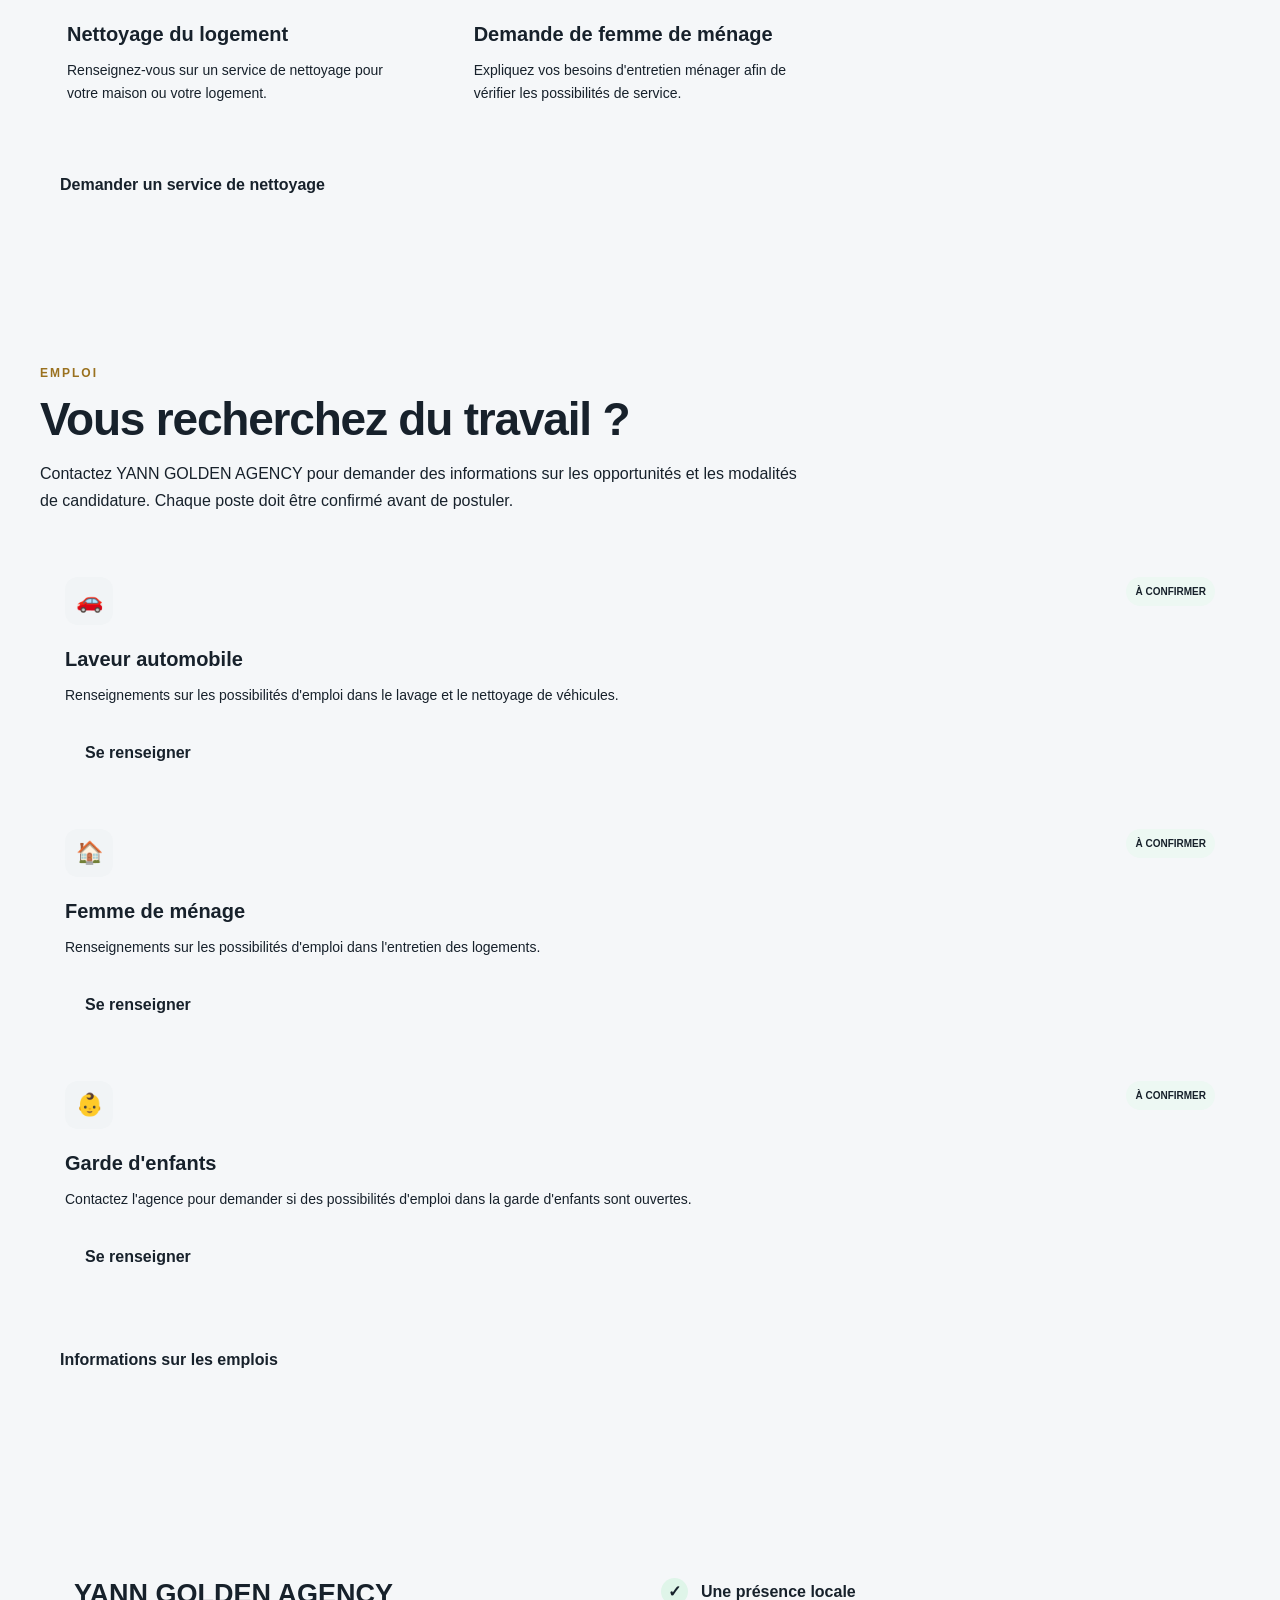
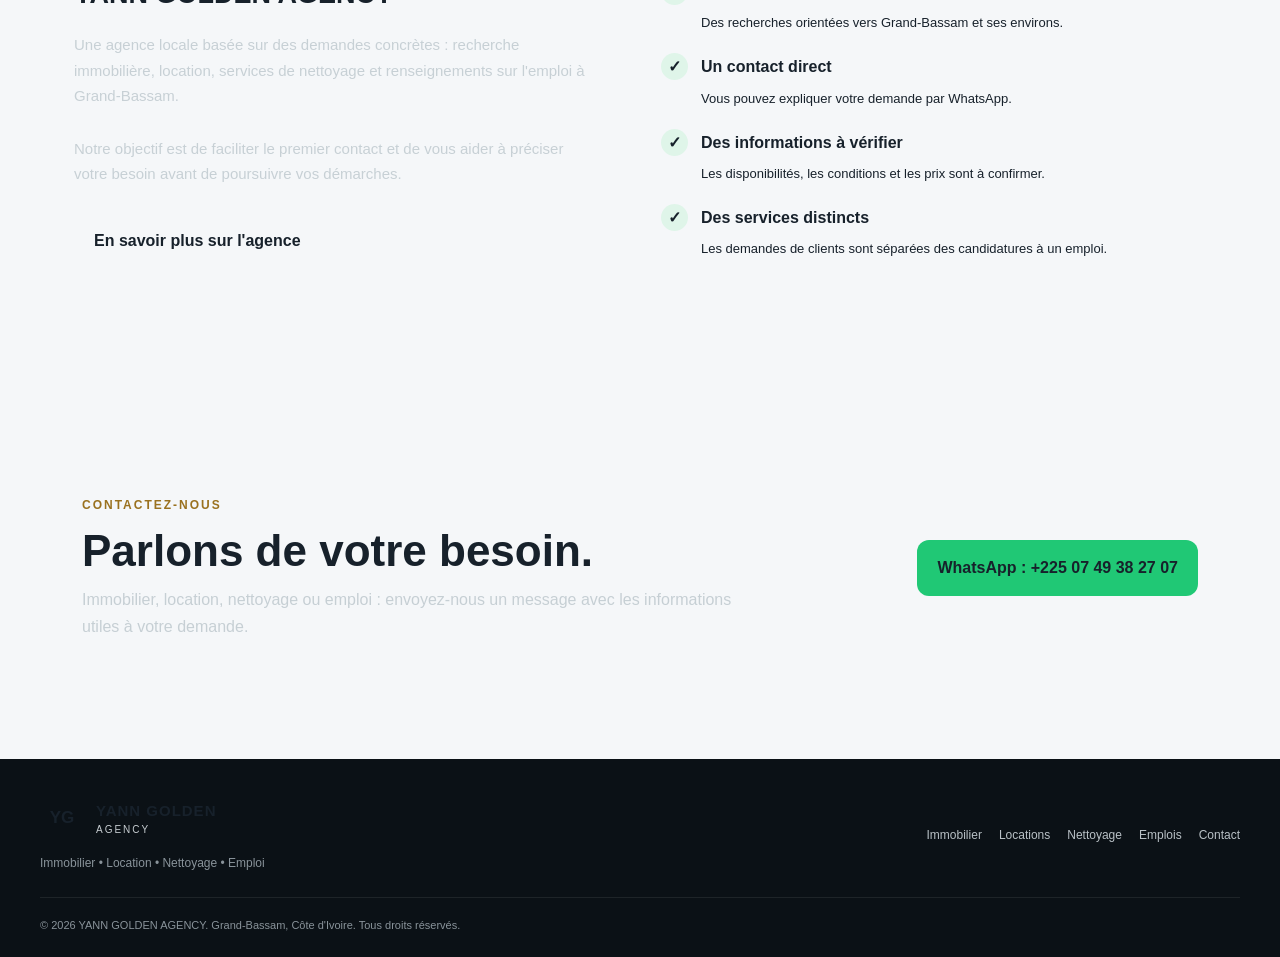
==== commit b6c78fc7: "Replace homepage with French-first agency website Replace the original homepage with a French-first," ====
--- a/index.html
+++ b/index.html
@@ -1,1919 +1,507 @@
 <!DOCTYPE html>
-<html lang="en">
+<html lang="fr">
 <head>
   <meta charset="UTF-8">
   <meta name="viewport" content="width=device-width, initial-scale=1.0">
-
-  <title>YANN GOLDEN AGENCY | Property, Rental & Jobs in Grand-Bassam</title>
-
+  <title>YANN GOLDEN AGENCY | Immobilier, Location et Services à Grand-Bassam</title>
   <meta
     name="description"
-    content="YANN GOLDEN AGENCY connects clients with property, rental opportunities, agency services and jobs in Grand-Bassam, Côte d'Ivoire."
+    content="YANN GOLDEN AGENCY accompagne vos recherches immobilières, locations, services de nettoyage et demandes d'emploi à Grand-Bassam, Côte d'Ivoire."
   >
-
-  <style>
-    * {
-      margin: 0;
-      padding: 0;
-      box-sizing: border-box;
-    }
-
-    html {
-      scroll-behavior: smooth;
-    }
-
-    body {
-      font-family: Arial, Helvetica, sans-serif;
-      background: #f5f7f9;
-      color: #17212b;
-      line-height: 1.6;
-    }
-
-    a {
-      text-decoration: none;
-      color: inherit;
-    }
-
-    img {
-      max-width: 100%;
-      display: block;
-    }
-
-    :root {
-      --gold: #d9a441;
-      --dark: #101820;
-      --dark2: #17232e;
-      --cream: #f8f2e7;
-      --white: #ffffff;
-      --green: #167c58;
-      --light: #eef2f4;
-      --muted: #66717b;
-      --border: #e1e6ea;
-    }
-
-    /* =========================
-       NAVIGATION
-    ========================= */
-
-    header {
-      position: sticky;
-      top: 0;
-      z-index: 1000;
-      background: rgba(16, 24, 32, 0.97);
-      backdrop-filter: blur(12px);
-      border-bottom: 1px solid rgba(255,255,255,0.08);
-    }
-
-    .nav {
-      max-width: 1200px;
-      margin: auto;
-      min-height: 72px;
-      padding: 0 22px;
-      display: flex;
-      align-items: center;
-      justify-content: space-between;
-      gap: 25px;
-    }
-
-    .brand {
-      display: flex;
-      align-items: center;
-      gap: 12px;
-      color: white;
-    }
-
-    .brand-mark {
-      width: 42px;
-      height: 42px;
-      border-radius: 12px;
-      background: linear-gradient(135deg, var(--gold), #f2cf7a);
-      display: flex;
-      align-items: center;
-      justify-content: center;
-      color: var(--dark);
-      font-weight: 900;
-      font-size: 17px;
-    }
-
-    .brand-text strong {
-      display: block;
-      font-size: 16px;
-      letter-spacing: 1px;
-    }
-
-    .brand-text span {
-      font-size: 10px;
-      color: #c7cdd1;
-      letter-spacing: 2px;
-    }
-
-    nav {
-      display: flex;
-      gap: 22px;
-      align-items: center;
-    }
-
-    nav a {
-      color: #e9edf0;
-      font-size: 14px;
-      font-weight: 600;
-      transition: 0.2s;
-    }
-
-    nav a:hover {
-      color: var(--gold);
-    }
-
-    .nav-button {
-      background: var(--gold);
-      color: var(--dark);
-      padding: 11px 16px;
-      border-radius: 10px;
-      font-weight: 800;
-    }
-
-    /* =========================
-       HERO
-    ========================= */
-
-    .hero {
-      background:
-        radial-gradient(circle at 80% 20%, rgba(217,164,65,0.22), transparent 30%),
-        linear-gradient(135deg, #101820, #1b2a35);
-      color: white;
-      padding: 95px 22px 85px;
-      overflow: hidden;
-    }
-
-    .hero-inner {
-      max-width: 1200px;
-      margin: auto;
-      display: grid;
-      grid-template-columns: 1.25fr 0.75fr;
-      gap: 50px;
-      align-items: center;
-    }
-
-    .eyebrow {
-      display: inline-flex;
-      align-items: center;
-      gap: 8px;
-      background: rgba(255,255,255,0.08);
-      border: 1px solid rgba(255,255,255,0.12);
-      padding: 8px 13px;
-      border-radius: 999px;
-      color: #f1d58f;
-      font-size: 12px;
-      font-weight: 700;
-      letter-spacing: 1px;
-      text-transform: uppercase;
-      margin-bottom: 20px;
-    }
-
-    .hero h1 {
-      font-size: clamp(42px, 7vw, 76px);
-      line-height: 0.98;
-      margin-bottom: 25px;
-      letter-spacing: -3px;
-    }
-
-    .hero h1 span {
-      color: var(--gold);
-    }
-
-    .hero p {
-      max-width: 650px;
-      font-size: 18px;
-      color: #d3dbe0;
-      margin-bottom: 30px;
-    }
-
-    .hero-actions {
-      display: flex;
-      flex-wrap: wrap;
-      gap: 12px;
-    }
-
-    .button {
-      display: inline-flex;
-      align-items: center;
-      justify-content: center;
-      padding: 14px 20px;
-      border-radius: 11px;
-      font-weight: 800;
-      transition: 0.2s;
-    }
-
-    .button-gold {
-      background: var(--gold);
-      color: var(--dark);
-    }
-
-    .button-outline {
-      border: 1px solid rgba(255,255,255,0.25);
-      color: white;
-      background: rgba(255,255,255,0.04);
-    }
-
-    .button:hover {
-      transform: translateY(-2px);
-    }
-
-    .hero-card {
-      background: rgba(255,255,255,0.08);
-      border: 1px solid rgba(255,255,255,0.12);
-      border-radius: 25px;
-      padding: 25px;
-      box-shadow: 0 25px 60px rgba(0,0,0,0.22);
-    }
-
-    .hero-card-top {
-      display: flex;
-      justify-content: space-between;
-      align-items: center;
-      margin-bottom: 25px;
-    }
-
-    .hero-card-title {
-      font-weight: 800;
-    }
-
-    .status {
-      background: #dff8ec;
-      color: #16734e;
-      padding: 5px 9px;
-      border-radius: 999px;
-      font-size: 10px;
-      font-weight: 800;
-    }
-
-    .hero-stat {
-      padding: 18px 0;
-      border-top: 1px solid rgba(255,255,255,0.1);
-    }
-
-    .hero-stat strong {
-      display: block;
-      font-size: 28px;
-      color: var(--gold);
-    }
-
-    .hero-stat span {
-      color: #c7d0d6;
-      font-size: 13px;
-    }
-
-    /* =========================
-       GENERAL
-    ========================= */
-
-    section {
-      padding: 85px 22px;
-    }
-
-    .container {
-      max-width: 1200px;
-      margin: auto;
-    }
-
-    .section-head {
-      max-width: 720px;
-      margin-bottom: 42px;
-    }
-
-    .section-label {
-      color: var(--gold);
-      font-size: 12px;
-      font-weight: 900;
-      letter-spacing: 2px;
-      text-transform: uppercase;
-      margin-bottom: 10px;
-    }
-
-    .section-head h2 {
-      font-size: clamp(30px, 5vw, 48px);
-      line-height: 1.05;
-      margin-bottom: 15px;
-      letter-spacing: -1.5px;
-    }
-
-    .section-head p {
-      color: var(--muted);
-      font-size: 16px;
-    }
-
-    /* =========================
-       SERVICES
-    ========================= */
-
-    .services {
-      background: white;
-    }
-
-    .service-grid {
-      display: grid;
-      grid-template-columns: repeat(3, 1fr);
-      gap: 18px;
-    }
-
-    .service-card {
-      padding: 28px;
-      border: 1px solid var(--border);
-      border-radius: 18px;
-      background: #fff;
-      transition: 0.25s;
-    }
-
-    .service-card:hover {
-      transform: translateY(-5px);
-      box-shadow: 0 15px 35px rgba(16,24,32,0.08);
-    }
-
-    .icon {
-      width: 48px;
-      height: 48px;
-      border-radius: 14px;
-      background: var(--cream);
-      display: flex;
-      align-items: center;
-      justify-content: center;
-      font-size: 23px;
-      margin-bottom: 20px;
-    }
-
-    .service-card h3 {
-      margin-bottom: 9px;
-      font-size: 20px;
-    }
-
-    .service-card p {
-      color: var(--muted);
-      font-size: 14px;
-    }
-
-    /* =========================
-       MARKET
-    ========================= */
-
-    .market {
-      background: var(--light);
-    }
-
-    .market-grid {
-      display: grid;
-      grid-template-columns: repeat(2, 1fr);
-      gap: 20px;
-    }
-
-    .market-card {
-      background: white;
-      border-radius: 20px;
-      padding: 25px;
-      border: 1px solid var(--border);
-      position: relative;
-      overflow: hidden;
-    }
-
-    .market-card::after {
-      content: "";
-      position: absolute;
-      width: 100px;
-      height: 100px;
-      background: rgba(217,164,65,0.08);
-      border-radius: 50%;
-      right: -30px;
-      top: -30px;
-    }
-
-    .market-card .tag {
-      display: inline-block;
-      padding: 6px 9px;
-      border-radius: 999px;
-      background: #f6edda;
-      color: #8a641c;
-      font-size: 10px;
-      font-weight: 900;
-      text-transform: uppercase;
-      margin-bottom: 14px;
-    }
-
-    .market-card h3 {
-      font-size: 23px;
-      margin-bottom: 8px;
-    }
-
-    .market-card p {
-      color: var(--muted);
-      font-size: 14px;
-      margin-bottom: 18px;
-    }
-
-    .market-info {
-      display: flex;
-      flex-wrap: wrap;
-      gap: 8px;
-    }
-
-    .market-info span {
-      border: 1px solid var(--border);
-      padding: 7px 10px;
-      border-radius: 8px;
-      font-size: 11px;
-      font-weight: 700;
-    }
-
-    .verified {
-      color: var(--green) !important;
-      border-color: #bce6d2 !important;
-      background: #effbf5;
-    }
-
-    /* =========================
-       AREAS
-    ========================= */
-
-    .areas {
-      background: white;
-    }
-
-    .area-grid {
-      display: flex;
-      flex-wrap: wrap;
-      gap: 10px;
-    }
-
-    .area {
-      padding: 12px 16px;
-      border: 1px solid var(--border);
-      background: #fafbfc;
-      border-radius: 999px;
-      font-size: 13px;
-      font-weight: 700;
-    }
-
-    /* =========================
-       PROPERTY
-    ========================= */
-
-    .property {
-      background: var(--dark);
-      color: white;
-    }
-
-    .property .section-head p {
-      color: #bfc8ce;
-    }
-
-    .property-grid {
-      display: grid;
-      grid-template-columns: repeat(3, 1fr);
-      gap: 18px;
-    }
-
-    .property-card {
-      background: #18242d;
-      border: 1px solid rgba(255,255,255,0.08);
-      border-radius: 18px;
-      overflow: hidden;
-    }
-
-    .property-image {
-      height: 170px;
-      background:
-        linear-gradient(135deg, rgba(217,164,65,0.35), rgba(255,255,255,0.05)),
-        linear-gradient(45deg, #24333e, #152029);
-      display: flex;
-      align-items: center;
-      justify-content: center;
-      color: #f5d991;
-      font-size: 13px;
-      font-weight: 800;
-      text-transform: uppercase;
-      letter-spacing: 1px;
-    }
-
-    .property-body {
-      padding: 21px;
-    }
-
-    .property-body h3 {
-      font-size: 19px;
-      margin-bottom: 7px;
-    }
-
-    .property-body p {
-      color: #b8c2c8;
-      font-size: 13px;
-      margin-bottom: 15px;
-    }
-
-    .property-meta {
-      display: flex;
-      justify-content: space-between;
-      gap: 10px;
-      color: #dbe0e4;
-      font-size: 11px;
-      border-top: 1px solid rgba(255,255,255,0.08);
-      padding-top: 13px;
-    }
-
-    .property-note {
-      margin-top: 25px;
-      padding: 16px;
-      background: rgba(255,255,255,0.05);
-      border: 1px solid rgba(255,255,255,0.08);
-      border-radius: 12px;
-      color: #c6ced3;
-      font-size: 12px;
-    }
-
-    /* =========================
-       RENTAL
-    ========================= */
-
-    .rental {
-      background: var(--cream);
-    }
-
-    .rental-grid {
-      display: grid;
-      grid-template-columns: repeat(4, 1fr);
-      gap: 14px;
-    }
-
-    .rental-card {
-      background: white;
-      padding: 25px 18px;
-      border-radius: 17px;
-      text-align: center;
-      border: 1px solid #eadfca;
-    }
-
-    .rental-card .number {
-      font-size: 32px;
-      font-weight: 900;
-      color: var(--gold);
-      margin-bottom: 5px;
-    }
-
-    .rental-card h3 {
-      font-size: 16px;
-    }
-
-    .rental-card p {
-      font-size: 12px;
-      color: var(--muted);
-      margin-top: 5px;
-    }
-
-    /* =========================
-       JOBS
-    ========================= */
-
-    .jobs {
-      background: white;
-    }
-
-    .jobs-grid {
-      display: grid;
-      grid-template-columns: repeat(3, 1fr);
-      gap: 18px;
-    }
-
-    .job-card {
-      border: 1px solid var(--border);
-      border-radius: 18px;
-      padding: 25px;
-      background: #fff;
-    }
-
-    .job-top {
-      display: flex;
-      justify-content: space-between;
-      gap: 10px;
-      align-items: flex-start;
-      margin-bottom: 18px;
-    }
-
-    .job-icon {
-      width: 48px;
-      height: 48px;
-      background: #f1f4f6;
-      border-radius: 13px;
-      display: flex;
-      align-items: center;
-      justify-content: center;
-      font-size: 22px;
-    }
-
-    .positions {
-      background: #edf8f3;
-      color: var(--green);
-      padding: 6px 9px;
-      border-radius: 999px;
-      font-size: 10px;
-      font-weight: 900;
-    }
-
-    .job-card h3 {
-      font-size: 20px;
-      margin-bottom: 8px;
-    }
-
-    .job-card p {
-      color: var(--muted);
-      font-size: 13px;
-      margin-bottom: 18px;
-    }
-
-    /* =========================
-       ABOUT
-    ========================= */
-
-    .about {
-      background: var(--light);
-    }
-
-    .about-grid {
-      display: grid;
-      grid-template-columns: 1fr 1fr;
-      gap: 50px;
-      align-items: center;
-    }
-
-    .about-box {
-      background: var(--dark);
-      color: white;
-      border-radius: 25px;
-      padding: 35px;
-    }
-
-    .about-box h3 {
-      color: var(--gold);
-      font-size: 28px;
-      margin-bottom: 14px;
-    }
-
-    .about-box p {
-      color: #c7d0d5;
-      font-size: 15px;
-    }
-
-    .about-points {
-      display: grid;
-      gap: 15px;
-    }
-
-    .about-point {
-      display: flex;
-      gap: 13px;
-      align-items: flex-start;
-    }
-
-    .check {
-      min-width: 27px;
-      height: 27px;
-      background: #dff5e9;
-      color: var(--green);
-      border-radius: 50%;
-      display: flex;
-      justify-content: center;
-      align-items: center;
-      font-weight: 900;
-    }
-
-    .about-point strong {
-      display: block;
-      margin-bottom: 3px;
-    }
-
-    .about-point span {
-      color: var(--muted);
-      font-size: 13px;
-    }
-
-    /* =========================
-       CONTACT
-    ========================= */
-
-    .contact {
-      background: white;
-    }
-
-    .contact-box {
-      background:
-        radial-gradient(circle at 85% 15%, rgba(217,164,65,0.2), transparent 28%),
-        var(--dark);
-      color: white;
-      border-radius: 25px;
-      padding: 45px;
-      display: flex;
-      justify-content: space-between;
-      align-items: center;
-      gap: 30px;
-    }
-
-    .contact-box h2 {
-      font-size: clamp(30px, 5vw, 48px);
-      margin-bottom: 10px;
-    }
-
-    .contact-box p {
-      color: #c6cfd4;
-      max-width: 650px;
-    }
-
-    .whatsapp {
-      background: #20c875;
-      color: white;
-      padding: 16px 22px;
-      border-radius: 12px;
-      font-weight: 900;
-      white-space: nowrap;
-    }
-
-    /* =========================
-       FOOTER
-    ========================= */
-
-    footer {
-      background: #0b1116;
-      color: white;
-      padding: 40px 22px 25px;
-    }
-
-    .footer-inner {
-      max-width: 1200px;
-      margin: auto;
-      display: flex;
-      justify-content: space-between;
-      gap: 30px;
-      align-items: center;
-    }
-
-    .footer-inner p {
-      color: #89939a;
-      font-size: 12px;
-    }
-
-    .footer-links {
-      display: flex;
-      gap: 18px;
-      font-size: 12px;
-      color: #b9c1c6;
-    }
-
-    .footer-bottom {
-      max-width: 1200px;
-      margin: 25px auto 0;
-      padding-top: 20px;
-      border-top: 1px solid rgba(255,255,255,0.08);
-      color: #68737a;
-      font-size: 11px;
-    }
-
-    /* =========================
-       MOBILE
-    ========================= */
-
-    @media (max-width: 900px) {
-
-      nav {
-        display: none;
-      }
-
-      .hero-inner,
-      .about-grid {
-        grid-template-columns: 1fr;
-      }
-
-      .hero {
-        padding-top: 70px;
-      }
-
-      .service-grid,
-      .jobs-grid {
-        grid-template-columns: 1fr 1fr;
-      }
-
-      .property-grid {
-        grid-template-columns: 1fr 1fr;
-      }
-
-      .rental-grid {
-        grid-template-columns: 1fr 1fr;
-      }
-
-      .contact-box {
-        flex-direction: column;
-        align-items: flex-start;
-      }
-    }
-
-    @media (max-width: 600px) {
-
-      section {
-        padding: 65px 18px;
-      }
-
-      .nav {
-        padding: 0 16px;
-      }
-
-      .hero {
-        padding: 65px 18px;
-      }
-
-      .hero h1 {
-        letter-spacing: -2px;
-      }
-
-      .hero p {
-        font-size: 15px;
-      }
-
-      .service-grid,
-      .market-grid,
-      .property-grid,
-      .jobs-grid,
-      .rental-grid {
-        grid-template-columns: 1fr;
-      }
-
-      .hero-actions {
-        flex-direction: column;
-      }
-
-      .hero-actions .button {
-        width: 100%;
-      }
-
-      .contact-box {
-        padding: 30px 24px;
-      }
-
-      .whatsapp {
-        width: 100%;
-        text-align: center;
-      }
-
-      .footer-inner {
-        flex-direction: column;
-        align-items: flex-start;
-      }
-    }
-  </style>
+  <meta name="theme-color" content="#101820">
+  <link rel="stylesheet" href="style.css">
 </head>
-
 <body>
-
-  <!-- =========================
-       NAVIGATION
-  ========================= -->
-
+  <!-- NAVIGATION -->
   <header>
     <div class="nav">
-
-      <a href="#home" class="brand">
+      <a href="index.html" class="brand" aria-label="Accueil YANN GOLDEN AGENCY">
         <div class="brand-mark">YG</div>
-
         <div class="brand-text">
           <strong>YANN GOLDEN</strong>
           <span>AGENCY</span>
         </div>
       </a>
-
-      <nav>
-        <a href="#services">Services</a>
-        <a href="#property">Property</a>
-        <a href="#rental">Rental</a>
-        <a href="#jobs">Jobs</a>
-        <a href="#about">About</a>
-        <a href="#contact" class="nav-button">Contact</a>
+      <nav aria-label="Navigation principale">
+        <a href="index.html" aria-current="page">Accueil</a>
+        <a href="property.html">Immobilier</a>
+        <a href="rentals.html">Locations</a>
+        <a href="cleaning.html">Nettoyage</a>
+        <a href="jobs.html">Emplois</a>
+        <a href="about.html">À propos</a>
+        <a href="contact.html" class="nav-button">Contact</a>
       </nav>
-
     </div>
   </header>
-
-
-  <!-- =========================
-       HERO
-  ========================= -->
-
-  <section class="hero" id="home">
-
-    <div class="hero-inner">
-
+  <main>
+    <!-- HERO -->
+    <section class="hero" id="home">
+      <div class="hero-inner">
+        <div>
+          <div class="eyebrow">
+            📍 Grand-Bassam, Côte d'Ivoire
+          </div>
+          <h1>
+            Votre projet.<br>
+            Notre <span>accompagnement.</span>
+          </h1>
+          <p>
+            YANN GOLDEN AGENCY vous accompagne dans vos recherches
+            immobilières, vos demandes de location, vos besoins de
+            nettoyage et vos démarches liées à l'emploi à Grand-Bassam.
+          </p>
+          <div class="hero-actions">
+            <a href="property.html" class="button button-gold">
+              Explorer l'immobilier
+            </a>
+            <a
+              href="https://wa.me/2250749382707?text=Bonjour%20YANN%20GOLDEN%20AGENCY%2C%20je%20souhaite%20obtenir%20des%20informations."
+              class="button button-outline"
+              target="_blank"
+              rel="noopener noreferrer"
+            >
+              Nous contacter sur WhatsApp
+            </a>
+          </div>
+        </div>
+        <div class="hero-card">
+          <div class="hero-card-top">
+            <div class="hero-card-title">YANN GOLDEN AGENCY</div>
+            <div class="status">GRAND-BASSAM</div>
+          </div>
+          <div class="hero-stat">
+            <strong>Immobilier</strong>
+            <span>Terrains, appartements et villas</span>
+          </div>
+          <div class="hero-stat">
+            <strong>Location</strong>
+            <span>Recherche de logements selon vos besoins</span>
+          </div>
+          <div class="hero-stat">
+            <strong>Services</strong>
+            <span>Nettoyage et renseignements sur les emplois</span>
+          </div>
+        </div>
+      </div>
+    </section>
+    <!-- SERVICES -->
+    <section class="services" id="services">
+      <div class="container">
+        <div class="section-head">
+          <div class="section-label">Nos services</div>
+          <h2>Un seul contact pour plusieurs besoins.</h2>
+          <p>
+            Découvrez nos services et contactez l'agence pour discuter
+            de votre demande. Les disponibilités et les conditions
+            doivent être confirmées directement.
+          </p>
+        </div>
+        <div class="service-grid">
+          <article class="service-card">
+            <div class="icon">🏠</div>
+            <h3>Immobilier</h3>
+            <p>
+              Renseignements sur les terrains, appartements, villas
+              et recherches immobilières dans la région.
+            </p>
+            <p><a href="property.html">Découvrir l'immobilier →</a></p>
+          </article>
+          <article class="service-card">
+            <div class="icon">🔑</div>
+            <h3>Location</h3>
+            <p>
+              Recherche de studios, chambres, logements de deux
+              chambres et logements de trois chambres.
+            </p>
+            <p><a href="rentals.html">Consulter les locations →</a></p>
+          </article>
+          <article class="service-card">
+            <div class="icon">🧹</div>
+            <h3>Nettoyage et ménage</h3>
+            <p>
+              Faites une demande de nettoyage de votre maison
+              ou renseignez-vous sur un service de femme de ménage.
+            </p>
+            <p><a href="cleaning.html">Demander un service →</a></p>
+          </article>
+          <article class="service-card">
+            <div class="icon">🤝</div>
+            <h3>Emploi</h3>
+            <p>
+              Contactez l'agence pour vous renseigner sur les
+              possibilités d'emploi et les conditions de candidature.
+            </p>
+            <p><a href="jobs.html">Consulter les informations emploi →</a></p>
+          </article>
+        </div>
+      </div>
+    </section>
+    <!-- RECHERCHES IMMOBILIÈRES -->
+    <section class="market">
+      <div class="container">
+        <div class="section-head">
+          <div class="section-label">Recherche immobilière</div>
+          <h2>Des références pour orienter vos recherches.</h2>
+          <p>
+            Les références ci-dessous proviennent des informations
+            de recherche immobilière conservées par l'agence.
+            Elles ne constituent pas une confirmation de disponibilité,
+            de propriété ou de prix.
+          </p>
+        </div>
+        <div class="market-grid">
+          <article class="market-card">
+            <span class="tag">Terrain</span>
+            <h3>Mondoukou</h3>
+            <p>
+              Référence de recherche concernant des opportunités
+              foncières dans le secteur de Mondoukou.
+            </p>
+            <div class="market-info">
+              <span>Référence de recherche</span>
+              <span>Grand-Bassam</span>
+            </div>
+          </article>
+          <article class="market-card">
+            <span class="tag">Appartement</span>
+            <h3>CITE EDEN</h3>
+            <p>
+              Référence concernant des informations immobilières
+              liées aux appartements.
+            </p>
+            <div class="market-info">
+              <span>Référence de recherche</span>
+              <span>Appartement</span>
+            </div>
+          </article>
+          <article class="market-card">
+            <span class="tag">Villa</span>
+            <h3>Oxygene</h3>
+            <p>
+              Référence de recherche concernant des villas
+              dans le marché immobilier local.
+            </p>
+            <div class="market-info">
+              <span>Référence de recherche</span>
+              <span>Villa</span>
+            </div>
+          </article>
+          <article class="market-card">
+            <span class="tag">Terrain</span>
+            <h3>Guy Kanga</h3>
+            <p>
+              Référence de recherche concernant des terrains
+              et des informations foncières à vérifier.
+            </p>
+            <div class="market-info">
+              <span>Référence de recherche</span>
+              <span>Grand-Bassam</span>
+            </div>
+          </article>
+        </div>
+        <div class="property-note">
+          <strong>Important :</strong>
+          avant toute transaction, confirmez la disponibilité du bien,
+          son propriétaire, les documents, le prix et les conditions.
+          Ne versez pas d'argent sur la seule base d'une annonce
+          ou d'une référence présentée sur ce site.
+        </div>
+        <div class="hero-actions" style="margin-top: 25px;">
+          <a href="property.html" class="button button-gold">
+            En savoir plus sur l'immobilier
+          </a>
+        </div>
+      </div>
+    </section>
+    <!-- ZONES -->
+    <section class="areas">
+      <div class="container">
+        <div class="section-head">
+          <div class="section-label">Zones de recherche</div>
+          <h2>Grand-Bassam et ses environs.</h2>
+          <p>
+            Vous recherchez un terrain ou un logement dans l'un
+            de ces secteurs ? Contactez-nous pour expliquer votre besoin.
+          </p>
+        </div>
+        <div class="area-grid">
+          <div class="area">Bassam Ancien</div>
+          <div class="area">Bassam Balnéaire</div>
+          <div class="area">Mondoukou</div>
+          <div class="area">Mockeyville</div>
+          <div class="area">Rosier 1</div>
+          <div class="area">Cocoteraie</div>
+          <div class="area">Programme</div>
+          <div class="area">Guy Kanga</div>
+          <div class="area">Ekressèville</div>
+        </div>
+      </div>
+    </section>
+    <!-- LOCATIONS -->
+    <section class="rental" id="rental">
+      <div class="container">
+        <div class="section-head">
+          <div class="section-label">Location</div>
+          <h2>Quel type de logement recherchez-vous ?</h2>
+          <p>
+            Précisez le type de logement, le secteur souhaité,
+            votre budget et la date d'entrée envisagée.
+            L'agence pourra vous renseigner sur les possibilités
+            à vérifier.
+          </p>
+        </div>
+        <div class="rental-grid">
+          <article class="rental-card">
+            <div class="number">01</div>
+            <h3>Studio</h3>
+            <p>Recherche de studio</p>
+          </article>
+          <article class="rental-card">
+            <div class="number">02</div>
+            <h3>Chambre</h3>
+            <p>Recherche de chambre</p>
+          </article>
+          <article class="rental-card">
+            <div class="number">2</div>
+            <h3>Deux chambres</h3>
+            <p>Recherche de logement</p>
+          </article>
+          <article class="rental-card">
+            <div class="number">3</div>
+            <h3>Trois chambres</h3>
+            <p>Recherche de logement</p>
+          </article>
+        </div>
+        <div class="hero-actions" style="margin-top: 25px;">
+          <a href="rentals.html" class="button button-gold">
+            Faire une demande de location
+          </a>
+        </div>
+      </div>
+    </section>
+    <!-- NETTOYAGE -->
+    <section class="staff-section">
+      <div class="container">
+        <div class="section-head">
+          <div class="section-label">Nettoyage et ménage</div>
+          <h2>Besoin d'aide pour l'entretien de votre maison ?</h2>
+          <p>
+            Envoyez une demande pour expliquer le type de nettoyage
+            souhaité, la localisation et la date envisagée.
+            Les prestations et les disponibilités seront confirmées
+            directement par l'agence.
+          </p>
+        </div>
+        <div class="service-grid">
+          <article class="service-card">
+            <div class="icon">🧹</div>
+            <h3>Nettoyage du logement</h3>
+            <p>
+              Renseignez-vous sur un service de nettoyage pour
+              votre maison ou votre logement.
+            </p>
+          </article>
+          <article class="service-card">
+            <div class="icon">🏡</div>
+            <h3>Demande de femme de ménage</h3>
+            <p>
+              Expliquez vos besoins d'entretien ménager afin de
+              vérifier les possibilités de service.
+            </p>
+          </article>
+        </div>
+        <div class="hero-actions" style="margin-top: 25px;">
+          <a href="cleaning.html" class="button button-gold">
+            Demander un service de nettoyage
+          </a>
+        </div>
+      </div>
+    </section>
+    <!-- EMPLOI -->
+    <section class="jobs jobs-section" id="jobs">
+      <div class="container">
+        <div class="section-head">
+          <div class="section-label">Emploi</div>
+          <h2>Vous recherchez du travail ?</h2>
+          <p>
+            Contactez YANN GOLDEN AGENCY pour demander des informations
+            sur les opportunités et les modalités de candidature.
+            Chaque poste doit être confirmé avant de postuler.
+          </p>
+        </div>
+        <div class="jobs-grid">
+          <article class="job-card">
+            <div class="job-top">
+              <div class="job-icon">🚗</div>
+              <div class="positions">À CONFIRMER</div>
+            </div>
+            <h3>Laveur automobile</h3>
+            <p>
+              Renseignements sur les possibilités d'emploi dans
+              le lavage et le nettoyage de véhicules.
+            </p>
+            <a
+              href="https://wa.me/2250749382707?text=Bonjour%20YANN%20GOLDEN%20AGENCY%2C%20je%20souhaite%20des%20informations%20sur%20un%20emploi%20de%20laveur%20automobile."
+              class="button button-gold"
+              target="_blank"
+              rel="noopener noreferrer"
+            >
+              Se renseigner
+            </a>
+          </article>
+          <article class="job-card">
+            <div class="job-top">
+              <div class="job-icon">🏠</div>
+              <div class="positions">À CONFIRMER</div>
+            </div>
+            <h3>Femme de ménage</h3>
+            <p>
+              Renseignements sur les possibilités d'emploi
+              dans l'entretien des logements.
+            </p>
+            <a
+              href="https://wa.me/2250749382707?text=Bonjour%20YANN%20GOLDEN%20AGENCY%2C%20je%20souhaite%20des%20informations%20sur%20un%20emploi%20de%20femme%20de%20menage."
+              class="button button-gold"
+              target="_blank"
+              rel="noopener noreferrer"
+            >
+              Se renseigner
+            </a>
+          </article>
+          <article class="job-card">
+            <div class="job-top">
+              <div class="job-icon">👶</div>
+              <div class="positions">À CONFIRMER</div>
+            </div>
+            <h3>Garde d'enfants</h3>
+            <p>
+              Contactez l'agence pour demander si des possibilités
+              d'emploi dans la garde d'enfants sont ouvertes.
+            </p>
+            <a
+              href="https://wa.me/2250749382707?text=Bonjour%20YANN%20GOLDEN%20AGENCY%2C%20je%20souhaite%20des%20informations%20sur%20un%20emploi%20dans%20la%20garde%20d'enfants."
+              class="button button-gold"
+              target="_blank"
+              rel="noopener noreferrer"
+            >
+              Se renseigner
+            </a>
+          </article>
+        </div>
+        <div class="hero-actions" style="margin-top: 25px;">
+          <a href="jobs.html" class="button button-gold">
+            Informations sur les emplois
+          </a>
+        </div>
+      </div>
+    </section>
+    <!-- À PROPOS -->
+    <section class="about" id="about">
+      <div class="container">
+        <div class="about-grid">
+          <div class="about-box">
+            <h3>YANN GOLDEN AGENCY</h3>
+            <p>
+              Une agence locale basée sur des demandes concrètes :
+              recherche immobilière, location, services de nettoyage
+              et renseignements sur l'emploi à Grand-Bassam.
+            </p>
+            <br>
+            <p>
+              Notre objectif est de faciliter le premier contact
+              et de vous aider à préciser votre besoin avant
+              de poursuivre vos démarches.
+            </p>
+            <br>
+            <a href="about.html" class="button button-gold">
+              En savoir plus sur l'agence
+            </a>
+          </div>
+          <div class="about-points">
+            <div class="about-point">
+              <div class="check">✓</div>
+              <div>
+                <strong>Une présence locale</strong>
+                <span>Des recherches orientées vers Grand-Bassam et ses environs.</span>
+              </div>
+            </div>
+            <div class="about-point">
+              <div class="check">✓</div>
+              <div>
+                <strong>Un contact direct</strong>
+                <span>Vous pouvez expliquer votre demande par WhatsApp.</span>
+              </div>
+            </div>
+            <div class="about-point">
+              <div class="check">✓</div>
+              <div>
+                <strong>Des informations à vérifier</strong>
+                <span>Les disponibilités, les conditions et les prix sont à confirmer.</span>
+              </div>
+            </div>
+            <div class="about-point">
+              <div class="check">✓</div>
+              <div>
+                <strong>Des services distincts</strong>
+                <span>Les demandes de clients sont séparées des candidatures à un emploi.</span>
+              </div>
+            </div>
+          </div>
+        </div>
+      </div>
+    </section>
+    <!-- CONTACT -->
+    <section class="contact contact-section" id="contact">
+      <div class="container">
+        <div class="contact-box">
+          <div>
+            <div class="section-label">Contactez-nous</div>
+            <h2>Parlons de votre besoin.</h2>
+            <p>
+              Immobilier, location, nettoyage ou emploi :
+              envoyez-nous un message avec les informations utiles
+              à votre demande.
+            </p>
+          </div>
+          <a
+            href="https://wa.me/2250749382707?text=Bonjour%20YANN%20GOLDEN%20AGENCY%2C%20je%20souhaite%20vous%20contacter."
+            class="whatsapp"
+            target="_blank"
+            rel="noopener noreferrer"
+          >
+            WhatsApp : +225 07 49 38 27 07
+          </a>
+        </div>
+      </div>
+    </section>
+  </main>
+  <!-- PIED DE PAGE -->
+  <footer>
+    <div class="footer-inner">
       <div>
-
-        <div class="eyebrow">
-          📍 Grand-Bassam, Côte d'Ivoire
-        </div>
-
-        <h1>
-          Find the right
-          <span>place.</span>
-          Find the right
-          <span>opportunity.</span>
-        </h1>
-
-        <p>
-          YANN GOLDEN AGENCY connects people with property,
-          rentals, agency services and employment opportunities
-          in Grand-Bassam.
+        <a href="index.html" class="brand">
+          <div class="brand-mark">YG</div>
+          <div class="brand-text">
+            <strong>YANN GOLDEN</strong>
+            <span>AGENCY</span>
+          </div>
+        </a>
+        <p style="margin-top: 12px;">
+          Immobilier • Location • Nettoyage • Emploi
         </p>
-
-        <div class="hero-actions">
-
-          <a
-            href="#property"
-            class="button button-gold"
-          >
-            Explore Property
-          </a>
-
-          <a
-            href="https://wa.me/2250749382707"
-            class="button button-outline"
-            target="_blank"
-          >
-            WhatsApp Us
-          </a>
-
-        </div>
-
-      </div>
-
-
-      <div class="hero-card">
-
-        <div class="hero-card-top">
-
-          <div class="hero-card-title">
-            YANN GOLDEN
-          </div>
-
-          <div class="status">
-            GRAND-BASSAM
-          </div>
-
-        </div>
-
-        <div class="hero-stat">
-          <strong>Property</strong>
-          <span>Sales • Rental • Search • Management</span>
-        </div>
-
-        <div class="hero-stat">
-          <strong>Agency</strong>
-          <span>Connecting clients with useful local services</span>
-        </div>
-
-        <div class="hero-stat">
-          <strong>Jobs</strong>
-          <span>Employment opportunities for local workers</span>
-        </div>
-
-      </div>
-
+      </div>
+      <div class="footer-links">
+        <a href="property.html">Immobilier</a>
+        <a href="rentals.html">Locations</a>
+        <a href="cleaning.html">Nettoyage</a>
+        <a href="jobs.html">Emplois</a>
+        <a href="contact.html">Contact</a>
+      </div>
     </div>
-
-  </section>
-
-
-  <!-- =========================
-       SERVICES
-  ========================= -->
-
-  <section class="services" id="services">
-
-    <div class="container">
-
-      <div class="section-head">
-
-        <div class="section-label">
-          What we do
-        </div>
-
-        <h2>
-          One agency. Several ways to help.
-        </h2>
-
-        <p>
-          YANN GOLDEN brings property, rental and agency
-          opportunities together for clients in Grand-Bassam.
-        </p>
-
-      </div>
-
-
-      <div class="service-grid">
-
-        <div class="service-card">
-
-          <div class="icon">🏠</div>
-
-          <h3>
-            Property
-          </h3>
-
-          <p>
-            Property sales, land opportunities, apartments,
-            villas and property search services.
-          </p>
-
-        </div>
-
-
-        <div class="service-card">
-
-          <div class="icon">🔑</div>
-
-          <h3>
-            Rental
-          </h3>
-
-          <p>
-            Rental search for studios, rooms, 2-bedroom and
-            3-bedroom properties, apartments and villas.
-          </p>
-
-        </div>
-
-
-        <div class="service-card">
-
-          <div class="icon">🤝</div>
-
-          <h3>
-            Agency & Jobs
-          </h3>
-
-          <p>
-            Local agency support and employment opportunities
-            connecting people with available work.
-          </p>
-
-        </div>
-
-      </div>
-
+    <div class="footer-bottom">
+      © 2026 YANN GOLDEN AGENCY. Grand-Bassam, Côte d'Ivoire.
+      Tous droits réservés.
     </div>
-
-  </section>
-
-
-  <!-- =========================
-       MARKET RESEARCH
-  ========================= -->
-
-  <section class="market">
-
-    <div class="container">
-
-      <div class="section-head">
-
-        <div class="section-label">
-          Grand-Bassam Market
-        </div>
-
-        <h2>
-          Property information, organized clearly.
-        </h2>
-
-        <p>
-          Our research looks at real property activity and
-          locations around Grand-Bassam so clients can start
-          their search with useful information.
-        </p>
-
-      </div>
-
-
-      <div class="market-grid">
-
-
-        <div class="market-card">
-
-          <span class="tag">
-            Land
-          </span>
-
-          <h3>
-            Mondoukou
-          </h3>
-
-          <p>
-            Land opportunities identified in the Mondoukou
-            area as part of the local property market research.
-          </p>
-
-          <div class="market-info">
-            <span class="verified">
-              ✓ Market reference
-            </span>
-
-            <span>
-              Grand-Bassam
-            </span>
-          </div>
-
-        </div>
-
-
-        <div class="market-card">
-
-          <span class="tag">
-            Apartment
-          </span>
-
-          <h3>
-            CITE EDEN
-          </h3>
-
-          <p>
-            Apartment-related property information identified
-            during the Grand-Bassam market research.
-          </p>
-
-          <div class="market-info">
-            <span class="verified">
-              ✓ Market reference
-            </span>
-
-            <span>
-              Apartment
-            </span>
-          </div>
-
-        </div>
-
-
-        <div class="market-card">
-
-          <span class="tag">
-            Villas
-          </span>
-
-          <h3>
-            Oxygene
-          </h3>
-
-          <p>
-            Villa opportunities identified as part of the
-            researched property market around Grand-Bassam.
-          </p>
-
-          <div class="market-info">
-            <span class="verified">
-              ✓ Market reference
-            </span>
-
-            <span>
-              Villa
-            </span>
-          </div>
-
-        </div>
-
-
-        <div class="market-card">
-
-          <span class="tag">
-            Land
-          </span>
-
-          <h3>
-            Guy Kanga
-          </h3>
-
-          <p>
-            Land-related opportunities identified during the
-            research of available property activity.
-          </p>
-
-          <div class="market-info">
-            <span class="verified">
-              ✓ Market reference
-            </span>
-
-            <span>
-              Grand-Bassam
-            </span>
-          </div>
-
-        </div>
-
-
-      </div>
-
-    </div>
-
-  </section>
-
-
-  <!-- =========================
-       AREAS
-  ========================= -->
-
-  <section class="areas">
-
-    <div class="container">
-
-      <div class="section-head">
-
-        <div class="section-label">
-          Areas we cover
-        </div>
-
-        <h2>
-          Searching around Grand-Bassam?
-        </h2>
-
-        <p>
-          Property and rental searches can cover several
-          locations across the Grand-Bassam area.
-        </p>
-
-      </div>
-
-
-      <div class="area-grid">
-
-        <div class="area">
-          Bassam Ancien
-        </div>
-
-        <div class="area">
-          Bassam Balnéaire
-        </div>
-
-        <div class="area">
-          Mondoukou
-        </div>
-
-        <div class="area">
-          Mockeyville
-        </div>
-
-        <div class="area">
-          Rosier 1
-        </div>
-
-        <div class="area">
-          Cocoteraie
-        </div>
-
-        <div class="area">
-          Programme
-        </div>
-
-        <div class="area">
-          Guy Kanga
-        </div>
-
-        <div class="area">
-          Ekressèville
-        </div>
-
-      </div>
-
-    </div>
-
-  </section>
-
-
-  <!-- =========================
-       PROPERTY
-  ========================= -->
-
-  <section class="property" id="property">
-
-    <div class="container">
-
-      <div class="section-head">
-
-        <div class="section-label">
-          Property
-        </div>
-
-        <h2>
-          Start your property search.
-        </h2>
-
-        <p>
-          Whether you are looking to buy, rent or find land,
-          YANN GOLDEN can help you identify the right direction
-          for your search.
-        </p>
-
-      </div>
-
-
-      <div class="property-grid">
-
-
-        <div class="property-card">
-
-          <div class="property-image">
-            Land opportunity
-          </div>
-
-          <div class="property-body">
-
-            <h3>
-              Land Sales
-            </h3>
-
-            <p>
-              Explore land opportunities in and around
-              Grand-Bassam.
-            </p>
-
-            <div class="property-meta">
-
-              <span>
-                Land
-              </span>
-
-              <span>
-                Enquire
-              </span>
-
-            </div>
-
-          </div>
-
-        </div>
-
-
-        <div class="property-card">
-
-          <div class="property-image">
-            Apartment
-          </div>
-
-          <div class="property-body">
-
-            <h3>
-              Apartments
-            </h3>
-
-            <p>
-              Find apartment options suitable for rental
-              or property searches.
-            </p>
-
-            <div class="property-meta">
-
-              <span>
-                Apartment
-              </span>
-
-              <span>
-                Enquire
-              </span>
-
-            </div>
-
-          </div>
-
-        </div>
-
-
-        <div class="property-card">
-
-          <div class="property-image">
-            Villa
-          </div>
-
-          <div class="property-body">
-
-            <h3>
-              Villas
-            </h3>
-
-            <p>
-              Search for villas and larger residential
-              property opportunities.
-            </p>
-
-            <div class="property-meta">
-
-              <span>
-                Villa
-              </span>
-
-              <span>
-                Enquire
-              </span>
-
-            </div>
-
-          </div>
-
-        </div>
-
-
-      </div>
-
-
-      <div class="property-note">
-
-        <strong>Market information:</strong>
-        Property examples shown on this page are presented
-        as researched market references. Availability,
-        ownership, prices and terms should be confirmed
-        directly with YANN GOLDEN before making a decision.
-
-      </div>
-
-    </div>
-
-  </section>
-
-
-  <!-- =========================
-       RENTAL
-  ========================= -->
-
-  <section class="rental" id="rental">
-
-    <div class="container">
-
-      <div class="section-head">
-
-        <div class="section-label">
-          Rental
-        </div>
-
-        <h2>
-          Tell us what you need.
-        </h2>
-
-        <p>
-          Instead of searching blindly, tell YANN GOLDEN
-          the type of accommodation you are looking for.
-        </p>
-
-      </div>
-
-
-      <div class="rental-grid">
-
-        <div class="rental-card">
-
-          <div class="number">
-            01
-          </div>
-
-          <h3>
-            Studio
-          </h3>
-
-          <p>
-            Compact accommodation
-          </p>
-
-        </div>
-
-
-        <div class="rental-card">
-
-          <div class="number">
-            02
-          </div>
-
-          <h3>
-            Room
-          </h3>
-
-          <p>
-            Single room options
-          </p>
-
-        </div>
-
-
-        <div class="rental-card">
-
-          <div class="number">
-            2
-          </div>
-
-          <h3>
-            Bedrooms
-          </h3>
-
-          <p>
-            Two-bedroom properties
-          </p>
-
-        </div>
-
-
-        <div class="rental-card">
-
-          <div class="number">
-            3
-          </div>
-
-          <h3>
-            Bedrooms
-          </h3>
-
-          <p>
-            Three-bedroom properties
-          </p>
-
-        </div>
-
-      </div>
-
-    </div>
-
-  </section>
-
-
-  <!-- =========================
-       JOBS
-  ========================= -->
-
-  <section class="jobs" id="jobs">
-
-    <div class="container">
-
-      <div class="section-head">
-
-        <div class="section-label">
-          Employment
-        </div>
-
-        <h2>
-          Looking for work?
-        </h2>
-
-        <p>
-          YANN GOLDEN also connects workers with employment
-          opportunities in Grand-Bassam.
-        </p>
-
-      </div>
-
-
-      <div class="jobs-grid">
-
-
-        <!-- WASHER -->
-
-        <div class="job-card">
-
-          <div class="job-top">
-
-            <div class="job-icon">
-              🚗
-            </div>
-
-            <div class="positions">
-              6 POSITIONS
-            </div>
-
-          </div>
-
-          <h3>
-            Washer
-          </h3>
-
-          <p>
-            Car washing and vehicle cleaning opportunities
-            for workers looking for employment.
-          </p>
-
-          <a
-            href="https://wa.me/2250749382707?text=Hello%20YANN%20GOLDEN%2C%20I%20am%20interested%20in%20the%20Washer%20job."
-            target="_blank"
-            class="button button-gold"
-          >
-            Apply / Enquire
-          </a>
-
-        </div>
-
-
-        <!-- HOUSEMAID -->
-
-        <div class="job-card">
-
-          <div class="job-top">
-
-            <div class="job-icon">
-              🏠
-            </div>
-
-            <div class="positions">
-              AVAILABLE
-            </div>
-
-          </div>
-
-          <h3>
-            Housemaid
-          </h3>
-
-          <p>
-            Domestic support opportunities for people
-            seeking household work.
-          </p>
-
-          <a
-            href="https://wa.me/2250749382707?text=Hello%20YANN%20GOLDEN%2C%20I%20am%20interested%20in%20the%20Housemaid%20job."
-            target="_blank"
-            class="button button-gold"
-          >
-            Apply / Enquire
-          </a>
-
-        </div>
-
-
-        <!-- BABY KEEPER -->
-
-        <div class="job-card">
-
-          <div class="job-top">
-
-            <div class="job-icon">
-              👶
-            </div>
-
-            <div class="positions">
-              AVAILABLE
-            </div>
-
-          </div>
-
-          <h3>
-            Baby Keeper
-          </h3>
-
-          <p>
-            Childcare-related employment opportunities
-            for suitable candidates.
-          </p>
-
-          <a
-            href="https://wa.me/2250749382707?text=Hello%20YANN%20GOLDEN%2C%20I%20am%20interested%20in%20the%20Baby%20Keeper%20job."
-            target="_blank"
-            class="button button-gold"
-          >
-            Apply / Enquire
-          </a>
-
-        </div>
-
-
-      </div>
-
-    </div>
-
-  </section>
-
-
-  <!-- =========================
-       ABOUT
-  ========================= -->
-
-  <section class="about" id="about">
-
-    <div class="container">
-
-      <div class="about-grid">
-
-        <div class="about-box">
-
-          <h3>
-            YANN GOLDEN AGENCY
-          </h3>
-
-          <p>
-            A local agency focused on connecting people
-            with property, rental and employment opportunities
-            in Grand-Bassam.
-          </p>
-
-          <br>
-
-          <p>
-            Whether you are searching for a home, land,
-            a rental property or work, our goal is to make
-            the first step easier.
-          </p>
-
-        </div>
-
-
-        <div class="about-points">
-
-          <div class="about-point">
-
-            <div class="check">
-              ✓
-            </div>
-
-            <div>
-              <strong>
-                Local focus
-              </strong>
-
-              <span>
-                Focused on Grand-Bassam and surrounding areas.
-              </span>
-            </div>
-
-          </div>
-
-
-          <div class="about-point">
-
-            <div class="check">
-              ✓
-            </div>
-
-            <div>
-              <strong>
-                Direct communication
-              </strong>
-
-              <span>
-                Clients can contact the agency directly through
-                WhatsApp.
-              </span>
-            </div>
-
-          </div>
-
-
-          <div class="about-point">
-
-            <div class="check">
-              ✓
-            </div>
-
-            <div>
-              <strong>
-                Property research
-              </strong>
-
-              <span>
-                Market references help clients understand the
-                types of opportunities available.
-              </span>
-            </div>
-
-          </div>
-
-
-          <div class="about-point">
-
-            <div class="check">
-              ✓
-            </div>
-
-            <div>
-              <strong>
-                Employment support
-              </strong>
-
-              <span>
-                Job opportunities are also part of the agency's
-                local service.
-              </span>
-            </div>
-
-          </div>
-
-        </div>
-
-      </div>
-
-    </div>
-
-  </section>
-
-
-  <!-- =========================
-       CONTACT
-  ========================= -->
-
-  <section class="contact" id="contact">
-
-    <div class="container">
-
-      <div class="contact-box">
-
-        <div>
-
-          <div class="section-label">
-            Contact YANN GOLDEN
-          </div>
-
-          <h2>
-            Tell us what you are looking for.
-          </h2>
-
-          <p>
-            Property, rental, land, agency services or jobs —
-            send us a message and explain what you need.
-          </p>
-
-        </div>
-
-
-        <a
-          href="https://wa.me/2250749382707"
-          target="_blank"
-          class="whatsapp"
-        >
-          💬 WhatsApp: +225 07 49 38 27 07
-        </a>
-
-      </div>
-
-    </div>
-
-  </section>
-
-
-  <!-- =========================
-       FOOTER
-  ========================= -->
-
-  <footer>
-
-    <div class="footer-inner">
-
-      <div>
-
-        <div class="brand">
-
-          <div class="brand-mark">
-            YG
-          </div>
-
-          <div class="brand-text">
-
-            <strong>
-              YANN GOLDEN
-            </strong>
-
-            <span>
-              AGENCY
-            </span>
-
-          </div>
-
-        </div>
-
-        <p style="margin-top:12px;">
-          Property • Rental • Agency • Jobs
-        </p>
-
-      </div>
-
-
-      <div class="footer-links">
-
-        <a href="#services">
-          Services
-        </a>
-
-        <a href="#property">
-          Property
-        </a>
-
-        <a href="#jobs">
-          Jobs
-        </a>
-
-        <a href="#contact">
-          Contact
-        </a>
-
-      </div>
-
-    </div>
-
-
-    <div class="footer-bottom">
-
-      © 2026 YANN GOLDEN AGENCY.
-      Grand-Bassam, Côte d'Ivoire.
-      All rights reserved.
-
-    </div>
-
   </footer>
-
-
 </body>
 </html>
--- a/style.css
+++ b/style.css
@@ -0,0 +1,1123 @@
+/* =========================================
+YANN GOLDEN AGENCY
+Shared website stylesheet
+French-first | Responsive | Multi-page
+========================================= */
+
+/* 1. BRAND VARIABLES */
+
+:root {
+–gold: #d9a441;
+–gold-light: #f2cf7a;
+–dark: #101820;
+–dark-2: #17232e;
+–cream: #f8f2e7;
+–white: #ffffff;
+–green: #167c58;
+–light: #eef2f4;
+–muted: #66717b;
+–border: #e1e6ea;
+–radius: 18px;
+–shadow: 0 12px 35px rgba(16, 24, 32, 0.08);
+}
+
+/* 2. RESET */
+
+* {
+    margin: 0;
+    padding: 0;
+    box-sizing: border-box;
+    }
+
+html {
+scroll-behavior: smooth;
+scroll-padding-top: 90px;
+}
+
+body {
+font-family: Arial, Helvetica, sans-serif;
+background: #f5f7f9;
+color: #17212b;
+line-height: 1.7;
+-webkit-font-smoothing: antialiased;
+}
+
+img {
+display: block;
+max-width: 100%;
+}
+
+a {
+color: inherit;
+text-decoration: none;
+}
+
+button,
+input,
+select,
+textarea {
+font: inherit;
+}
+
+button,
+a {
+-webkit-tap-highlight-color: transparent;
+}
+
+button:focus-visible,
+a:focus-visible,
+input:focus-visible,
+select:focus-visible,
+textarea:focus-visible {
+outline: 3px solid var(–gold);
+outline-offset: 4px;
+}
+
+.container {
+width: min(1200px, calc(100% - 44px));
+margin-inline: auto;
+}
+
+section {
+padding: 76px 0;
+}
+
+/* 3. HEADER AND NAVIGATION */
+
+.site-header,
+header {
+position: sticky;
+top: 0;
+z-index: 1000;
+background: rgba(16, 24, 32, 0.98);
+border-bottom: 1px solid rgba(255, 255, 255, 0.08);
+backdrop-filter: blur(12px);
+}
+
+.nav {
+width: min(1200px, calc(100% - 44px));
+min-height: 76px;
+margin-inline: auto;
+display: flex;
+align-items: center;
+justify-content: space-between;
+gap: 24px;
+}
+
+.brand {
+display: inline-flex;
+align-items: center;
+gap: 12px;
+color: var(–white);
+flex-shrink: 0;
+}
+
+.brand-mark {
+width: 44px;
+height: 44px;
+border-radius: 12px;
+background: linear-gradient(135deg, var(–gold), var(–gold-light));
+display: flex;
+align-items: center;
+justify-content: center;
+color: var(–dark);
+font-weight: 900;
+font-size: 17px;
+}
+
+.brand-text strong {
+display: block;
+font-size: 15px;
+line-height: 1.4;
+letter-spacing: 1px;
+}
+
+.brand-text span {
+display: block;
+color: #c7cdd1;
+font-size: 10px;
+letter-spacing: 2px;
+}
+
+nav {
+display: flex;
+align-items: center;
+gap: 20px;
+}
+
+nav a {
+color: #e9edf0;
+font-size: 13px;
+font-weight: 700;
+transition: color 0.2s ease;
+}
+
+nav a:hover,
+nav a[aria-current=“page”] {
+color: var(–gold-light);
+}
+
+.nav-button {
+padding: 11px 16px;
+border-radius: 10px;
+background: var(–gold);
+color: var(–dark) !important;
+font-weight: 800;
+}
+
+/* Mobile navigation button.
+The button is hidden until a page includes it. */
+
+.menu-toggle {
+display: none;
+border: 1px solid rgba(255, 255, 255, 0.2);
+background: transparent;
+color: white;
+padding: 9px 12px;
+border-radius: 9px;
+cursor: pointer;
+font-weight: 700;
+}
+
+/* 4. HERO */
+
+.hero {
+position: relative;
+overflow: hidden;
+padding: 88px 0;
+background:
+radial-gradient(
+circle at 82% 18%,
+rgba(217, 164, 65, 0.2),
+transparent 32%
+),
+linear-gradient(135deg, var(–dark), #1b2a35);
+color: var(–white);
+}
+
+.hero-inner {
+width: min(1200px, calc(100% - 44px));
+margin-inline: auto;
+display: grid;
+grid-template-columns: 1.2fr 0.8fr;
+gap: 48px;
+align-items: center;
+}
+
+.eyebrow {
+display: inline-flex;
+align-items: center;
+gap: 8px;
+padding: 8px 13px;
+margin-bottom: 20px;
+border: 1px solid rgba(255, 255, 255, 0.13);
+border-radius: 999px;
+background: rgba(255, 255, 255, 0.07);
+color: #f1d58f;
+font-size: 12px;
+font-weight: 800;
+letter-spacing: 1px;
+}
+
+.hero h1 {
+max-width: 800px;
+margin-bottom: 22px;
+font-size: clamp(38px, 6vw, 68px);
+line-height: 1.06;
+letter-spacing: -2px;
+}
+
+.hero h1 span {
+color: var(–gold);
+}
+
+.hero p {
+max-width: 650px;
+margin-bottom: 28px;
+color: #d3dbe0;
+font-size: 17px;
+}
+
+.hero-actions {
+display: flex;
+flex-wrap: wrap;
+gap: 12px;
+}
+
+.hero-card {
+padding: 26px;
+border: 1px solid rgba(255, 255, 255, 0.12);
+border-radius: 24px;
+background: rgba(255, 255, 255, 0.07);
+box-shadow: 0 25px 60px rgba(0, 0, 0, 0.2);
+}
+
+.hero-card-top {
+display: flex;
+align-items: center;
+justify-content: space-between;
+gap: 12px;
+margin-bottom: 20px;
+}
+
+.hero-card-title {
+font-weight: 900;
+}
+
+.status {
+padding: 5px 9px;
+border-radius: 999px;
+background: #dff8ec;
+color: #16734e;
+font-size: 10px;
+font-weight: 900;
+}
+
+.hero-stat {
+padding: 17px 0;
+border-top: 1px solid rgba(255, 255, 255, 0.1);
+}
+
+.hero-stat strong {
+display: block;
+color: var(–gold);
+font-size: 24px;
+}
+
+.hero-stat span {
+color: #c7d0d6;
+font-size: 13px;
+}
+
+/* 5. BUTTONS */
+
+.button {
+display: inline-flex;
+min-height: 46px;
+align-items: center;
+justify-content: center;
+gap: 8px;
+padding: 12px 19px;
+border: 1px solid transparent;
+border-radius: 11px;
+font-weight: 800;
+text-align: center;
+cursor: pointer;
+transition:
+transform 0.2s ease,
+background 0.2s ease,
+box-shadow 0.2s ease;
+}
+
+.button:hover {
+transform: translateY(-2px);
+}
+
+.button-gold {
+background: var(–gold);
+color: var(–dark);
+}
+
+.button-gold:hover {
+background: var(–gold-light);
+}
+
+.button-outline {
+border-color: rgba(255, 255, 255, 0.25);
+background: rgba(255, 255, 255, 0.04);
+color: var(–white);
+}
+
+.button-dark {
+background: var(–dark);
+color: var(–white);
+}
+
+.button-green,
+.whatsapp {
+background: #20c875;
+color: var(–white);
+}
+
+.button-block {
+width: 100%;
+}
+
+/* 6. SECTION HEADINGS */
+
+.section-head {
+max-width: 760px;
+margin-bottom: 38px;
+}
+
+.section-label {
+margin-bottom: 10px;
+color: #9a711f;
+font-size: 12px;
+font-weight: 900;
+letter-spacing: 2px;
+text-transform: uppercase;
+}
+
+.section-head h2,
+.page-heading h1 {
+margin-bottom: 14px;
+font-size: clamp(30px, 5vw, 46px);
+line-height: 1.13;
+letter-spacing: -1.2px;
+}
+
+.section-head p,
+.page-heading p {
+color: var(–muted);
+font-size: 16px;
+}
+
+/* 7. SERVICE CARDS */
+
+.services,
+.white-section {
+background: var(–white);
+}
+
+.service-grid {
+display: grid;
+grid-template-columns: repeat(3, minmax(0, 1fr));
+gap: 20px;
+}
+
+.service-card {
+padding: 27px;
+border: 1px solid var(–border);
+border-radius: var(–radius);
+background: var(–white);
+transition:
+transform 0.25s ease,
+box-shadow 0.25s ease;
+}
+
+.service-card:hover {
+transform: translateY(-4px);
+box-shadow: var(–shadow);
+}
+
+.icon {
+width: 50px;
+height: 50px;
+display: flex;
+align-items: center;
+justify-content: center;
+margin-bottom: 18px;
+border-radius: 14px;
+background: var(–cream);
+font-size: 23px;
+}
+
+.service-card h3,
+.card h3 {
+margin-bottom: 8px;
+font-size: 20px;
+}
+
+.service-card p,
+.card p {
+color: var(–muted);
+font-size: 14px;
+}
+
+.card-link {
+display: inline-flex;
+margin-top: 18px;
+color: #8a641c;
+font-weight: 800;
+}
+
+/* 8. GENERAL GRIDS AND CARDS */
+
+.grid {
+display: grid;
+gap: 20px;
+}
+
+.grid-2 {
+grid-template-columns: repeat(2, minmax(0, 1fr));
+}
+
+.grid-3 {
+grid-template-columns: repeat(3, minmax(0, 1fr));
+}
+
+.grid-4 {
+grid-template-columns: repeat(4, minmax(0, 1fr));
+}
+
+.card {
+padding: 24px;
+border: 1px solid var(–border);
+border-radius: var(–radius);
+background: var(–white);
+}
+
+.card-image {
+width: 100%;
+height: 200px;
+margin-bottom: 18px;
+border-radius: 12px;
+background: linear-gradient(135deg, #e8e1d2, #cbd4d8);
+object-fit: cover;
+}
+
+.tag {
+display: inline-block;
+padding: 5px 9px;
+margin-bottom: 12px;
+border-radius: 999px;
+background: #f6edda;
+color: #8a641c;
+font-size: 10px;
+font-weight: 900;
+text-transform: uppercase;
+}
+
+/* 9. PROPERTY AND MARKET SECTIONS */
+
+.market-section {
+background: var(–light);
+}
+
+.market-card {
+position: relative;
+overflow: hidden;
+padding: 25px;
+border: 1px solid var(–border);
+border-radius: 20px;
+background: var(–white);
+}
+
+.market-card h3 {
+margin-bottom: 8px;
+font-size: 22px;
+}
+
+.market-card p {
+margin-bottom: 16px;
+color: var(–muted);
+font-size: 14px;
+}
+
+.market-info {
+display: flex;
+flex-wrap: wrap;
+gap: 8px;
+}
+
+.market-info span {
+padding: 6px 9px;
+border: 1px solid var(–border);
+border-radius: 8px;
+font-size: 11px;
+font-weight: 700;
+}
+
+.verified {
+border-color: #bce6d2 !important;
+background: #effbf5;
+color: var(–green);
+}
+
+.property-section {
+background: var(–dark);
+color: var(–white);
+}
+
+.property-section .section-head p {
+color: #c7d0d6;
+}
+
+.property-card {
+overflow: hidden;
+border: 1px solid rgba(255, 255, 255, 0.1);
+border-radius: var(–radius);
+background: #18242d;
+}
+
+.property-image {
+min-height: 175px;
+display: flex;
+align-items: center;
+justify-content: center;
+padding: 20px;
+background:
+linear-gradient(
+135deg,
+rgba(217, 164, 65, 0.3),
+rgba(255, 255, 255, 0.04)
+),
+linear-gradient(45deg, #24333e, #152029);
+color: #f5d991;
+font-size: 13px;
+font-weight: 800;
+letter-spacing: 1px;
+text-align: center;
+text-transform: uppercase;
+}
+
+.property-body {
+padding: 21px;
+}
+
+.property-body h3 {
+margin-bottom: 7px;
+font-size: 19px;
+}
+
+.property-body p {
+margin-bottom: 15px;
+color: #c0c9ce;
+font-size: 13px;
+}
+
+.property-meta {
+display: flex;
+justify-content: space-between;
+gap: 10px;
+padding-top: 13px;
+border-top: 1px solid rgba(255, 255, 255, 0.1);
+color: #dbe0e4;
+font-size: 12px;
+}
+
+.property-note,
+.notice {
+margin-top: 24px;
+padding: 17px;
+border: 1px solid var(–border);
+border-radius: 12px;
+background: rgba(255, 255, 255, 0.06);
+font-size: 13px;
+}
+
+.notice {
+background: #fff9eb;
+color: #59451d;
+}
+
+/* 10. AREAS */
+
+.areas-section {
+background: var(–white);
+}
+
+.area-grid {
+display: flex;
+flex-wrap: wrap;
+gap: 10px;
+}
+
+.area {
+padding: 10px 15px;
+border: 1px solid var(–border);
+border-radius: 999px;
+background: #fafbfc;
+font-size: 13px;
+font-weight: 700;
+}
+
+/* 11. RENTALS */
+
+.rental-section {
+background: var(–cream);
+}
+
+.rental-card {
+padding: 24px 18px;
+border: 1px solid #eadfca;
+border-radius: 17px;
+background: var(–white);
+text-align: center;
+}
+
+.rental-number {
+margin-bottom: 5px;
+color: #b4872c;
+font-size: 30px;
+font-weight: 900;
+}
+
+.rental-card h3 {
+font-size: 17px;
+}
+
+.rental-card p {
+margin-top: 5px;
+color: var(–muted);
+font-size: 12px;
+}
+
+/* 12. JOBS AND DOMESTIC SERVICES */
+
+.jobs-section,
+.staff-section {
+background: var(–white);
+}
+
+.job-card,
+.staff-card {
+padding: 25px;
+border: 1px solid var(–border);
+border-radius: var(–radius);
+background: var(–white);
+}
+
+.job-top {
+display: flex;
+align-items: flex-start;
+justify-content: space-between;
+gap: 12px;
+margin-bottom: 17px;
+}
+
+.job-icon {
+width: 48px;
+height: 48px;
+display: flex;
+align-items: center;
+justify-content: center;
+border-radius: 13px;
+background: #f1f4f6;
+font-size: 22px;
+}
+
+.positions {
+padding: 6px 9px;
+border-radius: 999px;
+background: #edf8f3;
+color: var(–green);
+font-size: 10px;
+font-weight: 900;
+}
+
+.job-card h3,
+.staff-card h3 {
+margin-bottom: 8px;
+font-size: 20px;
+}
+
+.job-card p,
+.staff-card p {
+margin-bottom: 18px;
+color: var(–muted);
+font-size: 14px;
+}
+
+/* 13. ABOUT */
+
+.about-section {
+background: var(–light);
+}
+
+.about-grid {
+display: grid;
+grid-template-columns: repeat(2, minmax(0, 1fr));
+gap: 42px;
+align-items: center;
+}
+
+.about-box {
+padding: 34px;
+border-radius: 24px;
+background: var(–dark);
+color: var(–white);
+}
+
+.about-box h2,
+.about-box h3 {
+margin-bottom: 14px;
+color: var(–gold);
+font-size: 27px;
+}
+
+.about-box p {
+color: #c7d0d5;
+font-size: 15px;
+}
+
+.about-points {
+display: grid;
+gap: 18px;
+}
+
+.about-point {
+display: flex;
+align-items: flex-start;
+gap: 13px;
+}
+
+.check {
+min-width: 27px;
+height: 27px;
+display: flex;
+align-items: center;
+justify-content: center;
+border-radius: 50%;
+background: #dff5e9;
+color: var(–green);
+font-weight: 900;
+}
+
+.about-point strong {
+display: block;
+margin-bottom: 3px;
+}
+
+.about-point span {
+color: var(–muted);
+font-size: 13px;
+}
+
+/* 14. CONTACT */
+
+.contact-section {
+background: var(–white);
+}
+
+.contact-box {
+display: flex;
+align-items: center;
+justify-content: space-between;
+gap: 28px;
+padding: 42px;
+border-radius: 24px;
+background:
+radial-gradient(
+circle at 85% 15%,
+rgba(217, 164, 65, 0.2),
+transparent 28%
+),
+var(–dark);
+color: var(–white);
+}
+
+.contact-box h2 {
+margin-bottom: 10px;
+font-size: clamp(29px, 5vw, 44px);
+line-height: 1.15;
+}
+
+.contact-box p {
+max-width: 650px;
+color: #c6cfd4;
+}
+
+.whatsapp {
+display: inline-flex;
+min-height: 48px;
+align-items: center;
+justify-content: center;
+padding: 14px 20px;
+border-radius: 12px;
+font-weight: 900;
+text-align: center;
+white-space: nowrap;
+}
+
+/* 15. FORMS */
+
+.form {
+display: grid;
+gap: 17px;
+}
+
+.form-group {
+display: grid;
+gap: 7px;
+}
+
+.form label {
+font-size: 14px;
+font-weight: 800;
+}
+
+.form input,
+.form select,
+.form textarea {
+width: 100%;
+min-height: 46px;
+padding: 12px 14px;
+border: 1px solid #cfd7dd;
+border-radius: 10px;
+background: var(–white);
+color: var(–dark);
+}
+
+.form textarea {
+min-height: 130px;
+resize: vertical;
+}
+
+.form small {
+color: var(–muted);
+font-size: 12px;
+}
+
+/* 16. PAGE HEADINGS AND BREADCRUMBS */
+
+.page-heading {
+padding: 65px 0;
+background:
+radial-gradient(
+circle at 85% 15%,
+rgba(217, 164, 65, 0.17),
+transparent 30%
+),
+var(–dark);
+color: var(–white);
+}
+
+.page-heading h1 {
+max-width: 850px;
+}
+
+.page-heading p {
+max-width: 700px;
+color: #c7d0d6;
+}
+
+.breadcrumb {
+margin-bottom: 13px;
+color: var(–gold-light);
+font-size: 12px;
+font-weight: 700;
+}
+
+.breadcrumb a {
+text-decoration: underline;
+text-underline-offset: 3px;
+}
+
+/* 17. FOOTER */
+
+.site-footer,
+footer {
+padding: 38px 0 22px;
+background: #0b1116;
+color: var(–white);
+}
+
+.footer-inner {
+width: min(1200px, calc(100% - 44px));
+margin-inline: auto;
+display: flex;
+align-items: center;
+justify-content: space-between;
+gap: 28px;
+}
+
+.footer-inner p {
+margin-top: 10px;
+color: #89939a;
+font-size: 12px;
+}
+
+.footer-links {
+display: flex;
+flex-wrap: wrap;
+gap: 17px;
+color: #b9c1c6;
+font-size: 12px;
+}
+
+.footer-links a:hover {
+color: var(–gold-light);
+}
+
+.footer-bottom {
+width: min(1200px, calc(100% - 44px));
+margin: 24px auto 0;
+padding-top: 18px;
+border-top: 1px solid rgba(255, 255, 255, 0.08);
+color: #89939a;
+font-size: 11px;
+}
+
+/* 18. MOBILE NAVIGATION SUPPORT */
+
+.mobile-nav {
+display: none;
+}
+
+.mobile-nav.is-open {
+display: flex;
+flex-direction: column;
+gap: 0;
+padding: 8px 22px 18px;
+background: var(–dark);
+}
+
+.mobile-nav a {
+padding: 12px 0;
+border-top: 1px solid rgba(255, 255, 255, 0.1);
+color: var(–white);
+font-weight: 700;
+}
+
+/* 19. RESPONSIVE LAYOUT */
+
+@media (max-width: 950px) {
+.nav {
+gap: 14px;
+}
+
+nav {
+gap: 12px;
+}
+
+nav a {
+font-size: 12px;
+}
+
+.hero-inner {
+grid-template-columns: 1fr;
+gap: 32px;
+}
+
+.hero-card {
+max-width: 620px;
+}
+
+.grid-4 {
+grid-template-columns: repeat(2, minmax(0, 1fr));
+}
+
+.contact-box {
+align-items: flex-start;
+flex-direction: column;
+}
+}
+
+@media (max-width: 760px) {
+section {
+padding: 58px 0;
+}
+
+.container,
+.nav,
+.hero-inner,
+.footer-inner,
+.footer-bottom {
+width: calc(100% - 36px);
+}
+
+.nav {
+min-height: 70px;
+}
+
+nav {
+display: none;
+}
+
+.menu-toggle {
+display: inline-flex;
+align-items: center;
+justify-content: center;
+}
+
+.hero {
+padding: 62px 0;
+}
+
+.hero h1 {
+font-size: clamp(36px, 9vw, 54px);
+letter-spacing: -1.5px;
+}
+
+.hero p {
+font-size: 15px;
+}
+
+.hero-actions {
+flex-direction: column;
+}
+
+.hero-actions .button {
+width: 100%;
+}
+
+.service-grid,
+.grid-3 {
+grid-template-columns: repeat(2, minmax(0, 1fr));
+}
+
+.about-grid {
+grid-template-columns: 1fr;
+gap: 28px;
+}
+
+.contact-box {
+padding: 28px 22px;
+}
+
+.whatsapp {
+width: 100%;
+white-space: normal;
+}
+
+.footer-inner {
+align-items: flex-start;
+flex-direction: column;
+}
+}
+
+@media (max-width: 520px) {
+.service-grid,
+.grid-2,
+.grid-3,
+.grid-4 {
+grid-template-columns: 1fr;
+}
+
+.section-head {
+margin-bottom: 27px;
+}
+
+.section-head h2,
+.page-heading h1 {
+font-size: 32px;
+}
+
+.hero-card,
+.service-card,
+.card,
+.job-card,
+.staff-card {
+padding: 21px;
+}
+
+.about-box {
+padding: 26px 22px;
+}
+
+.page-heading {
+padding: 48px 0;
+}
+
+.footer-links {
+gap: 13px;
+}
+}
+
+/* 20. REDUCED MOTION ACCESSIBILITY */
+
+@media (prefers-reduced-motion: reduce) {
+html {
+scroll-behavior: auto;
+}
+
+*,
+*::before,
+*::after {
+animation-duration: 0.01ms !important;
+transition-duration: 0.01ms !important;
+scroll-behavior: auto !important;
+}
+}
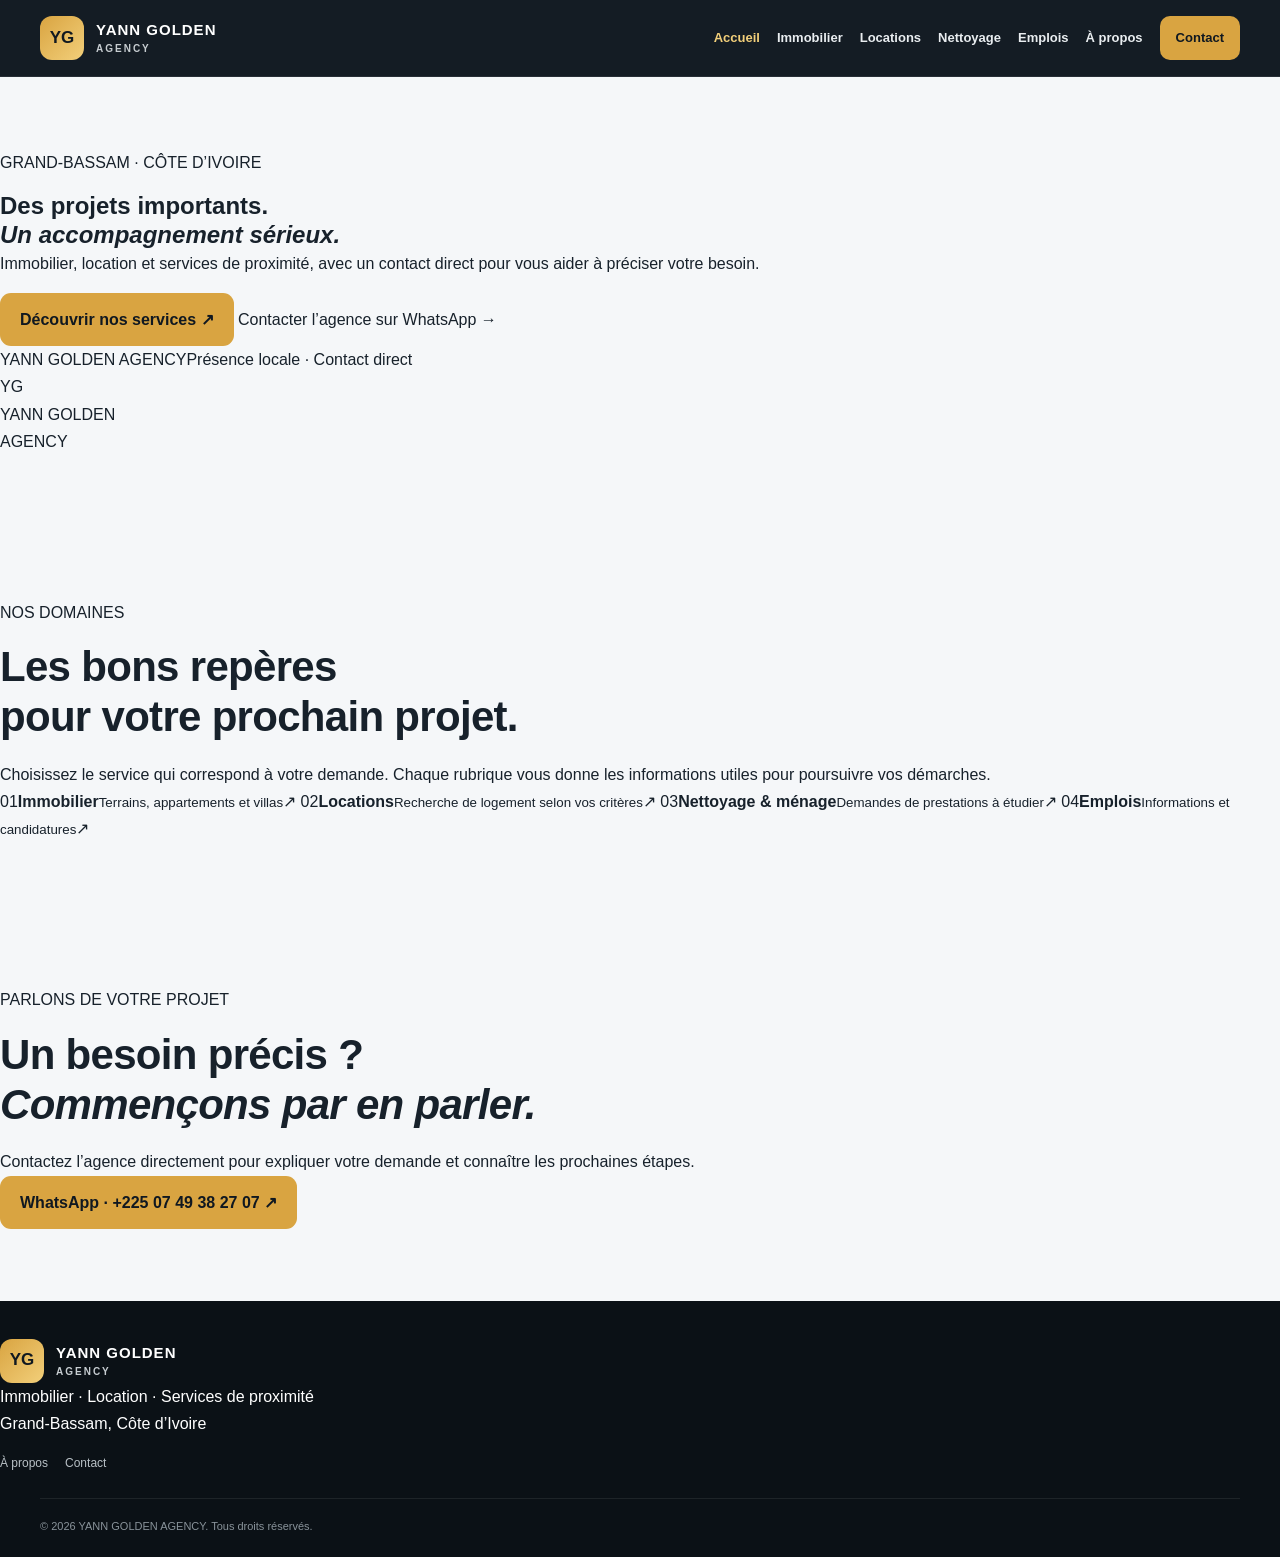
==== commit 2ebe16df: "Redesign homepage with a premium black and gold layout Redesign the YANN GOLDEN AGENCY homepage with" ====
--- a/index.html
+++ b/index.html
@@ -1,26 +1,20 @@
+
 <!DOCTYPE html>
 <html lang="fr">
 <head>
   <meta charset="UTF-8">
   <meta name="viewport" content="width=device-width, initial-scale=1.0">
-  <title>YANN GOLDEN AGENCY | Immobilier, Location et Services à Grand-Bassam</title>
-  <meta
-    name="description"
-    content="YANN GOLDEN AGENCY accompagne vos recherches immobilières, locations, services de nettoyage et demandes d'emploi à Grand-Bassam, Côte d'Ivoire."
-  >
-  <meta name="theme-color" content="#101820">
+  <meta name="theme-color" content="#0b0b0b">
+  <meta name="description" content="YANN GOLDEN AGENCY vous accompagne dans vos recherches immobilières et vos demandes de services à Grand-Bassam, Côte d'Ivoire.">
+  <title>YANN GOLDEN AGENCY | Grand-Bassam</title>
   <link rel="stylesheet" href="style.css">
 </head>
-<body>
-  <!-- NAVIGATION -->
+<body class="home-page">
   <header>
     <div class="nav">
       <a href="index.html" class="brand" aria-label="Accueil YANN GOLDEN AGENCY">
         <div class="brand-mark">YG</div>
-        <div class="brand-text">
-          <strong>YANN GOLDEN</strong>
-          <span>AGENCY</span>
-        </div>
+        <div class="brand-text"><strong>YANN GOLDEN</strong><span>AGENCY</span></div>
       </a>
       <nav aria-label="Navigation principale">
         <a href="index.html" aria-current="page">Accueil</a>
@@ -33,475 +27,56 @@
       </nav>
     </div>
   </header>
+
   <main>
-    <!-- HERO -->
-    <section class="hero" id="home">
-      <div class="hero-inner">
-        <div>
-          <div class="eyebrow">
-            📍 Grand-Bassam, Côte d'Ivoire
-          </div>
-          <h1>
-            Votre projet.<br>
-            Notre <span>accompagnement.</span>
-          </h1>
-          <p>
-            YANN GOLDEN AGENCY vous accompagne dans vos recherches
-            immobilières, vos demandes de location, vos besoins de
-            nettoyage et vos démarches liées à l'emploi à Grand-Bassam.
-          </p>
-          <div class="hero-actions">
-            <a href="property.html" class="button button-gold">
-              Explorer l'immobilier
-            </a>
-            <a
-              href="https://wa.me/2250749382707?text=Bonjour%20YANN%20GOLDEN%20AGENCY%2C%20je%20souhaite%20obtenir%20des%20informations."
-              class="button button-outline"
-              target="_blank"
-              rel="noopener noreferrer"
-            >
-              Nous contacter sur WhatsApp
-            </a>
-          </div>
+    <section class="home-hero">
+      <div class="home-hero-inner">
+        <p class="home-kicker"><span></span> GRAND-BASSAM · CÔTE D’IVOIRE</p>
+        <h1>Des projets importants.<br><em>Un accompagnement sérieux.</em></h1>
+        <p class="home-lead">Immobilier, location et services de proximité, avec un contact direct pour vous aider à préciser votre besoin.</p>
+        <div class="home-actions">
+          <a class="button button-gold" href="property.html">Découvrir nos services ↗</a>
+          <a class="home-text-link" href="https://wa.me/2250749382707?text=Bonjour%20YANN%20GOLDEN%20AGENCY%2C%20je%20souhaite%20obtenir%20des%20informations." target="_blank" rel="noopener noreferrer">Contacter l’agence sur WhatsApp →</a>
         </div>
-        <div class="hero-card">
-          <div class="hero-card-top">
-            <div class="hero-card-title">YANN GOLDEN AGENCY</div>
-            <div class="status">GRAND-BASSAM</div>
-          </div>
-          <div class="hero-stat">
-            <strong>Immobilier</strong>
-            <span>Terrains, appartements et villas</span>
-          </div>
-          <div class="hero-stat">
-            <strong>Location</strong>
-            <span>Recherche de logements selon vos besoins</span>
-          </div>
-          <div class="hero-stat">
-            <strong>Services</strong>
-            <span>Nettoyage et renseignements sur les emplois</span>
-          </div>
-        </div>
+        <div class="home-hero-foot"><span>YANN GOLDEN AGENCY</span><span>Présence locale · Contact direct</span></div>
+      </div>
+      <div class="home-hero-art" aria-hidden="true">
+        <div class="gold-ring"></div>
+        <div class="gold-monogram">YG</div>
+        <div class="art-caption">YANN GOLDEN<br>AGENCY</div>
       </div>
     </section>
-    <!-- SERVICES -->
-    <section class="services" id="services">
-      <div class="container">
-        <div class="section-head">
-          <div class="section-label">Nos services</div>
-          <h2>Un seul contact pour plusieurs besoins.</h2>
-          <p>
-            Découvrez nos services et contactez l'agence pour discuter
-            de votre demande. Les disponibilités et les conditions
-            doivent être confirmées directement.
-          </p>
-        </div>
-        <div class="service-grid">
-          <article class="service-card">
-            <div class="icon">🏠</div>
-            <h3>Immobilier</h3>
-            <p>
-              Renseignements sur les terrains, appartements, villas
-              et recherches immobilières dans la région.
-            </p>
-            <p><a href="property.html">Découvrir l'immobilier →</a></p>
-          </article>
-          <article class="service-card">
-            <div class="icon">🔑</div>
-            <h3>Location</h3>
-            <p>
-              Recherche de studios, chambres, logements de deux
-              chambres et logements de trois chambres.
-            </p>
-            <p><a href="rentals.html">Consulter les locations →</a></p>
-          </article>
-          <article class="service-card">
-            <div class="icon">🧹</div>
-            <h3>Nettoyage et ménage</h3>
-            <p>
-              Faites une demande de nettoyage de votre maison
-              ou renseignez-vous sur un service de femme de ménage.
-            </p>
-            <p><a href="cleaning.html">Demander un service →</a></p>
-          </article>
-          <article class="service-card">
-            <div class="icon">🤝</div>
-            <h3>Emploi</h3>
-            <p>
-              Contactez l'agence pour vous renseigner sur les
-              possibilités d'emploi et les conditions de candidature.
-            </p>
-            <p><a href="jobs.html">Consulter les informations emploi →</a></p>
-          </article>
-        </div>
+
+    <section class="home-services">
+      <div class="home-section-head">
+        <div><p class="home-kicker"><span></span> NOS DOMAINES</p><h2>Les bons repères<br>pour votre prochain projet.</h2></div>
+        <p>Choisissez le service qui correspond à votre demande. Chaque rubrique vous donne les informations utiles pour poursuivre vos démarches.</p>
+      </div>
+      <div class="home-service-list">
+        <a class="home-service" href="property.html"><span class="home-service-number">01</span><span class="home-service-copy"><strong>Immobilier</strong><small>Terrains, appartements et villas</small></span><span class="home-service-arrow">↗</span></a>
+        <a class="home-service" href="rentals.html"><span class="home-service-number">02</span><span class="home-service-copy"><strong>Locations</strong><small>Recherche de logement selon vos critères</small></span><span class="home-service-arrow">↗</span></a>
+        <a class="home-service" href="cleaning.html"><span class="home-service-number">03</span><span class="home-service-copy"><strong>Nettoyage & ménage</strong><small>Demandes de prestations à étudier</small></span><span class="home-service-arrow">↗</span></a>
+        <a class="home-service" href="jobs.html"><span class="home-service-number">04</span><span class="home-service-copy"><strong>Emplois</strong><small>Informations et candidatures</small></span><span class="home-service-arrow">↗</span></a>
       </div>
     </section>
-    <!-- RECHERCHES IMMOBILIÈRES -->
-    <section class="market">
-      <div class="container">
-        <div class="section-head">
-          <div class="section-label">Recherche immobilière</div>
-          <h2>Des références pour orienter vos recherches.</h2>
-          <p>
-            Les références ci-dessous proviennent des informations
-            de recherche immobilière conservées par l'agence.
-            Elles ne constituent pas une confirmation de disponibilité,
-            de propriété ou de prix.
-          </p>
-        </div>
-        <div class="market-grid">
-          <article class="market-card">
-            <span class="tag">Terrain</span>
-            <h3>Mondoukou</h3>
-            <p>
-              Référence de recherche concernant des opportunités
-              foncières dans le secteur de Mondoukou.
-            </p>
-            <div class="market-info">
-              <span>Référence de recherche</span>
-              <span>Grand-Bassam</span>
-            </div>
-          </article>
-          <article class="market-card">
-            <span class="tag">Appartement</span>
-            <h3>CITE EDEN</h3>
-            <p>
-              Référence concernant des informations immobilières
-              liées aux appartements.
-            </p>
-            <div class="market-info">
-              <span>Référence de recherche</span>
-              <span>Appartement</span>
-            </div>
-          </article>
-          <article class="market-card">
-            <span class="tag">Villa</span>
-            <h3>Oxygene</h3>
-            <p>
-              Référence de recherche concernant des villas
-              dans le marché immobilier local.
-            </p>
-            <div class="market-info">
-              <span>Référence de recherche</span>
-              <span>Villa</span>
-            </div>
-          </article>
-          <article class="market-card">
-            <span class="tag">Terrain</span>
-            <h3>Guy Kanga</h3>
-            <p>
-              Référence de recherche concernant des terrains
-              et des informations foncières à vérifier.
-            </p>
-            <div class="market-info">
-              <span>Référence de recherche</span>
-              <span>Grand-Bassam</span>
-            </div>
-          </article>
-        </div>
-        <div class="property-note">
-          <strong>Important :</strong>
-          avant toute transaction, confirmez la disponibilité du bien,
-          son propriétaire, les documents, le prix et les conditions.
-          Ne versez pas d'argent sur la seule base d'une annonce
-          ou d'une référence présentée sur ce site.
-        </div>
-        <div class="hero-actions" style="margin-top: 25px;">
-          <a href="property.html" class="button button-gold">
-            En savoir plus sur l'immobilier
-          </a>
-        </div>
+
+    <section class="home-contact">
+      <div>
+        <p class="home-kicker"><span></span> PARLONS DE VOTRE PROJET</p>
+        <h2>Un besoin précis ?<br><em>Commençons par en parler.</em></h2>
+        <p>Contactez l’agence directement pour expliquer votre demande et connaître les prochaines étapes.</p>
       </div>
-    </section>
-    <!-- ZONES -->
-    <section class="areas">
-      <div class="container">
-        <div class="section-head">
-          <div class="section-label">Zones de recherche</div>
-          <h2>Grand-Bassam et ses environs.</h2>
-          <p>
-            Vous recherchez un terrain ou un logement dans l'un
-            de ces secteurs ? Contactez-nous pour expliquer votre besoin.
-          </p>
-        </div>
-        <div class="area-grid">
-          <div class="area">Bassam Ancien</div>
-          <div class="area">Bassam Balnéaire</div>
-          <div class="area">Mondoukou</div>
-          <div class="area">Mockeyville</div>
-          <div class="area">Rosier 1</div>
-          <div class="area">Cocoteraie</div>
-          <div class="area">Programme</div>
-          <div class="area">Guy Kanga</div>
-          <div class="area">Ekressèville</div>
-        </div>
-      </div>
-    </section>
-    <!-- LOCATIONS -->
-    <section class="rental" id="rental">
-      <div class="container">
-        <div class="section-head">
-          <div class="section-label">Location</div>
-          <h2>Quel type de logement recherchez-vous ?</h2>
-          <p>
-            Précisez le type de logement, le secteur souhaité,
-            votre budget et la date d'entrée envisagée.
-            L'agence pourra vous renseigner sur les possibilités
-            à vérifier.
-          </p>
-        </div>
-        <div class="rental-grid">
-          <article class="rental-card">
-            <div class="number">01</div>
-            <h3>Studio</h3>
-            <p>Recherche de studio</p>
-          </article>
-          <article class="rental-card">
-            <div class="number">02</div>
-            <h3>Chambre</h3>
-            <p>Recherche de chambre</p>
-          </article>
-          <article class="rental-card">
-            <div class="number">2</div>
-            <h3>Deux chambres</h3>
-            <p>Recherche de logement</p>
-          </article>
-          <article class="rental-card">
-            <div class="number">3</div>
-            <h3>Trois chambres</h3>
-            <p>Recherche de logement</p>
-          </article>
-        </div>
-        <div class="hero-actions" style="margin-top: 25px;">
-          <a href="rentals.html" class="button button-gold">
-            Faire une demande de location
-          </a>
-        </div>
-      </div>
-    </section>
-    <!-- NETTOYAGE -->
-    <section class="staff-section">
-      <div class="container">
-        <div class="section-head">
-          <div class="section-label">Nettoyage et ménage</div>
-          <h2>Besoin d'aide pour l'entretien de votre maison ?</h2>
-          <p>
-            Envoyez une demande pour expliquer le type de nettoyage
-            souhaité, la localisation et la date envisagée.
-            Les prestations et les disponibilités seront confirmées
-            directement par l'agence.
-          </p>
-        </div>
-        <div class="service-grid">
-          <article class="service-card">
-            <div class="icon">🧹</div>
-            <h3>Nettoyage du logement</h3>
-            <p>
-              Renseignez-vous sur un service de nettoyage pour
-              votre maison ou votre logement.
-            </p>
-          </article>
-          <article class="service-card">
-            <div class="icon">🏡</div>
-            <h3>Demande de femme de ménage</h3>
-            <p>
-              Expliquez vos besoins d'entretien ménager afin de
-              vérifier les possibilités de service.
-            </p>
-          </article>
-        </div>
-        <div class="hero-actions" style="margin-top: 25px;">
-          <a href="cleaning.html" class="button button-gold">
-            Demander un service de nettoyage
-          </a>
-        </div>
-      </div>
-    </section>
-    <!-- EMPLOI -->
-    <section class="jobs jobs-section" id="jobs">
-      <div class="container">
-        <div class="section-head">
-          <div class="section-label">Emploi</div>
-          <h2>Vous recherchez du travail ?</h2>
-          <p>
-            Contactez YANN GOLDEN AGENCY pour demander des informations
-            sur les opportunités et les modalités de candidature.
-            Chaque poste doit être confirmé avant de postuler.
-          </p>
-        </div>
-        <div class="jobs-grid">
-          <article class="job-card">
-            <div class="job-top">
-              <div class="job-icon">🚗</div>
-              <div class="positions">À CONFIRMER</div>
-            </div>
-            <h3>Laveur automobile</h3>
-            <p>
-              Renseignements sur les possibilités d'emploi dans
-              le lavage et le nettoyage de véhicules.
-            </p>
-            <a
-              href="https://wa.me/2250749382707?text=Bonjour%20YANN%20GOLDEN%20AGENCY%2C%20je%20souhaite%20des%20informations%20sur%20un%20emploi%20de%20laveur%20automobile."
-              class="button button-gold"
-              target="_blank"
-              rel="noopener noreferrer"
-            >
-              Se renseigner
-            </a>
-          </article>
-          <article class="job-card">
-            <div class="job-top">
-              <div class="job-icon">🏠</div>
-              <div class="positions">À CONFIRMER</div>
-            </div>
-            <h3>Femme de ménage</h3>
-            <p>
-              Renseignements sur les possibilités d'emploi
-              dans l'entretien des logements.
-            </p>
-            <a
-              href="https://wa.me/2250749382707?text=Bonjour%20YANN%20GOLDEN%20AGENCY%2C%20je%20souhaite%20des%20informations%20sur%20un%20emploi%20de%20femme%20de%20menage."
-              class="button button-gold"
-              target="_blank"
-              rel="noopener noreferrer"
-            >
-              Se renseigner
-            </a>
-          </article>
-          <article class="job-card">
-            <div class="job-top">
-              <div class="job-icon">👶</div>
-              <div class="positions">À CONFIRMER</div>
-            </div>
-            <h3>Garde d'enfants</h3>
-            <p>
-              Contactez l'agence pour demander si des possibilités
-              d'emploi dans la garde d'enfants sont ouvertes.
-            </p>
-            <a
-              href="https://wa.me/2250749382707?text=Bonjour%20YANN%20GOLDEN%20AGENCY%2C%20je%20souhaite%20des%20informations%20sur%20un%20emploi%20dans%20la%20garde%20d'enfants."
-              class="button button-gold"
-              target="_blank"
-              rel="noopener noreferrer"
-            >
-              Se renseigner
-            </a>
-          </article>
-        </div>
-        <div class="hero-actions" style="margin-top: 25px;">
-          <a href="jobs.html" class="button button-gold">
-            Informations sur les emplois
-          </a>
-        </div>
-      </div>
-    </section>
-    <!-- À PROPOS -->
-    <section class="about" id="about">
-      <div class="container">
-        <div class="about-grid">
-          <div class="about-box">
-            <h3>YANN GOLDEN AGENCY</h3>
-            <p>
-              Une agence locale basée sur des demandes concrètes :
-              recherche immobilière, location, services de nettoyage
-              et renseignements sur l'emploi à Grand-Bassam.
-            </p>
-            <br>
-            <p>
-              Notre objectif est de faciliter le premier contact
-              et de vous aider à préciser votre besoin avant
-              de poursuivre vos démarches.
-            </p>
-            <br>
-            <a href="about.html" class="button button-gold">
-              En savoir plus sur l'agence
-            </a>
-          </div>
-          <div class="about-points">
-            <div class="about-point">
-              <div class="check">✓</div>
-              <div>
-                <strong>Une présence locale</strong>
-                <span>Des recherches orientées vers Grand-Bassam et ses environs.</span>
-              </div>
-            </div>
-            <div class="about-point">
-              <div class="check">✓</div>
-              <div>
-                <strong>Un contact direct</strong>
-                <span>Vous pouvez expliquer votre demande par WhatsApp.</span>
-              </div>
-            </div>
-            <div class="about-point">
-              <div class="check">✓</div>
-              <div>
-                <strong>Des informations à vérifier</strong>
-                <span>Les disponibilités, les conditions et les prix sont à confirmer.</span>
-              </div>
-            </div>
-            <div class="about-point">
-              <div class="check">✓</div>
-              <div>
-                <strong>Des services distincts</strong>
-                <span>Les demandes de clients sont séparées des candidatures à un emploi.</span>
-              </div>
-            </div>
-          </div>
-        </div>
-      </div>
-    </section>
-    <!-- CONTACT -->
-    <section class="contact contact-section" id="contact">
-      <div class="container">
-        <div class="contact-box">
-          <div>
-            <div class="section-label">Contactez-nous</div>
-            <h2>Parlons de votre besoin.</h2>
-            <p>
-              Immobilier, location, nettoyage ou emploi :
-              envoyez-nous un message avec les informations utiles
-              à votre demande.
-            </p>
-          </div>
-          <a
-            href="https://wa.me/2250749382707?text=Bonjour%20YANN%20GOLDEN%20AGENCY%2C%20je%20souhaite%20vous%20contacter."
-            class="whatsapp"
-            target="_blank"
-            rel="noopener noreferrer"
-          >
-            WhatsApp : +225 07 49 38 27 07
-          </a>
-        </div>
-      </div>
+      <a class="button button-gold" href="https://wa.me/2250749382707?text=Bonjour%20YANN%20GOLDEN%20AGENCY%2C%20je%20souhaite%20vous%20contacter." target="_blank" rel="noopener noreferrer">WhatsApp · +225 07 49 38 27 07 ↗</a>
     </section>
   </main>
-  <!-- PIED DE PAGE -->
-  <footer>
-    <div class="footer-inner">
-      <div>
-        <a href="index.html" class="brand">
-          <div class="brand-mark">YG</div>
-          <div class="brand-text">
-            <strong>YANN GOLDEN</strong>
-            <span>AGENCY</span>
-          </div>
-        </a>
-        <p style="margin-top: 12px;">
-          Immobilier • Location • Nettoyage • Emploi
-        </p>
-      </div>
-      <div class="footer-links">
-        <a href="property.html">Immobilier</a>
-        <a href="rentals.html">Locations</a>
-        <a href="cleaning.html">Nettoyage</a>
-        <a href="jobs.html">Emplois</a>
-        <a href="contact.html">Contact</a>
-      </div>
+
+  <footer class="home-footer">
+    <div class="home-footer-main">
+      <a href="index.html" class="brand"><div class="brand-mark">YG</div><div class="brand-text"><strong>YANN GOLDEN</strong><span>AGENCY</span></div></a>
+      <p>Immobilier · Location · Services de proximité<br>Grand-Bassam, Côte d’Ivoire</p>
+      <div class="footer-links"><a href="about.html">À propos</a><a href="contact.html">Contact</a></div>
     </div>
-    <div class="footer-bottom">
-      © 2026 YANN GOLDEN AGENCY. Grand-Bassam, Côte d'Ivoire.
-      Tous droits réservés.
-    </div>
+    <div class="footer-bottom">© 2026 YANN GOLDEN AGENCY. Tous droits réservés.</div>
   </footer>
 </body>
 </html>
--- a/style.css
+++ b/style.css
@@ -1,1123 +1,1271 @@
-/* =========================================
-YANN GOLDEN AGENCY
-Shared website stylesheet
-French-first | Responsive | Multi-page
-========================================= */
+
+/* =====================================================
+   YANN GOLDEN AGENCY
+   Shared responsive stylesheet
+   French-first | Mobile-friendly | Seven-page website
+   ===================================================== */
 
 /* 1. BRAND VARIABLES */
 
 :root {
-–gold: #d9a441;
-–gold-light: #f2cf7a;
-–dark: #101820;
-–dark-2: #17232e;
-–cream: #f8f2e7;
-–white: #ffffff;
-–green: #167c58;
-–light: #eef2f4;
-–muted: #66717b;
-–border: #e1e6ea;
-–radius: 18px;
-–shadow: 0 12px 35px rgba(16, 24, 32, 0.08);
-}
-
-/* 2. RESET */
+  --gold: #d9a441;
+  --gold-light: #f2cf7a;
+  --dark: #101820;
+  --dark-2: #17232e;
+  --cream: #f8f2e7;
+  --white: #ffffff;
+  --green: #167c58;
+  --light: #eef2f4;
+  --muted: #66717b;
+  --border: #e1e6ea;
+  --radius: 18px;
+  --shadow: 0 12px 35px rgba(16, 24, 32, 0.08);
+}
+
+/* 2. RESET AND GLOBAL STYLES */
 
 * {
-    margin: 0;
-    padding: 0;
-    box-sizing: border-box;
-    }
+  margin: 0;
+  padding: 0;
+  box-sizing: border-box;
+}
 
 html {
-scroll-behavior: smooth;
-scroll-padding-top: 90px;
+  scroll-behavior: smooth;
+  scroll-padding-top: 100px;
 }
 
 body {
-font-family: Arial, Helvetica, sans-serif;
-background: #f5f7f9;
-color: #17212b;
-line-height: 1.7;
--webkit-font-smoothing: antialiased;
+  font-family: Arial, Helvetica, sans-serif;
+  background: #f5f7f9;
+  color: #17212b;
+  line-height: 1.7;
+  -webkit-font-smoothing: antialiased;
 }
 
 img {
-display: block;
-max-width: 100%;
+  display: block;
+  max-width: 100%;
 }
 
 a {
-color: inherit;
-text-decoration: none;
+  color: inherit;
+  text-decoration: none;
 }
 
 button,
 input,
 select,
 textarea {
-font: inherit;
-}
-
-button,
-a {
--webkit-tap-highlight-color: transparent;
-}
-
+  font: inherit;
+}
+
+a,
+button {
+  -webkit-tap-highlight-color: transparent;
+}
+
+a:focus-visible,
 button:focus-visible,
-a:focus-visible,
 input:focus-visible,
 select:focus-visible,
 textarea:focus-visible {
-outline: 3px solid var(–gold);
-outline-offset: 4px;
+  outline: 3px solid var(--gold);
+  outline-offset: 4px;
 }
 
 .container {
-width: min(1200px, calc(100% - 44px));
-margin-inline: auto;
+  width: min(1200px, calc(100% - 44px));
+  margin-inline: auto;
 }
 
 section {
-padding: 76px 0;
-}
-
-/* 3. HEADER AND NAVIGATION */
+  padding: 72px 0;
+}
+
+h1,
+h2,
+h3 {
+  line-height: 1.2;
+}
+
+h2 {
+  margin-bottom: 18px;
+  font-size: clamp(28px, 4vw, 42px);
+  letter-spacing: -0.7px;
+}
+
+h3 {
+  font-size: 20px;
+}
+
+p {
+  margin-bottom: 16px;
+}
+
+p:last-child {
+  margin-bottom: 0;
+}
+
+ul,
+ol {
+  padding-left: 24px;
+  margin: 18px 0;
+}
+
+li {
+  margin-bottom: 8px;
+}
+
+main a:not(.btn):not(.button):not(.whatsapp) {
+  text-underline-offset: 4px;
+}
+
+main a:not(.btn):not(.button):not(.whatsapp):hover {
+  color: #956b1c;
+}
+
+/* 3. HEADER AND NAVIGATION
+   Supports both the homepage header and inner pages. */
 
 .site-header,
 header {
-position: sticky;
-top: 0;
-z-index: 1000;
-background: rgba(16, 24, 32, 0.98);
-border-bottom: 1px solid rgba(255, 255, 255, 0.08);
-backdrop-filter: blur(12px);
-}
-
+  position: sticky;
+  top: 0;
+  z-index: 1000;
+  background: rgba(16, 24, 32, 0.98);
+  border-bottom: 1px solid rgba(255, 255, 255, 0.08);
+  backdrop-filter: blur(12px);
+}
+
+.site-header > .container,
 .nav {
-width: min(1200px, calc(100% - 44px));
-min-height: 76px;
-margin-inline: auto;
-display: flex;
-align-items: center;
-justify-content: space-between;
-gap: 24px;
-}
-
-.brand {
-display: inline-flex;
-align-items: center;
-gap: 12px;
-color: var(–white);
-flex-shrink: 0;
+  width: min(1200px, calc(100% - 44px));
+  min-height: 76px;
+  margin-inline: auto;
+  display: flex;
+  align-items: center;
+  justify-content: space-between;
+  gap: 24px;
+}
+
+.brand,
+.logo {
+  display: inline-flex;
+  align-items: center;
+  gap: 12px;
+  flex-shrink: 0;
+  color: var(--white);
+  font-weight: 900;
 }
 
 .brand-mark {
-width: 44px;
-height: 44px;
-border-radius: 12px;
-background: linear-gradient(135deg, var(–gold), var(–gold-light));
-display: flex;
-align-items: center;
-justify-content: center;
-color: var(–dark);
-font-weight: 900;
-font-size: 17px;
+  width: 44px;
+  height: 44px;
+  display: flex;
+  align-items: center;
+  justify-content: center;
+  border-radius: 12px;
+  background: linear-gradient(135deg, var(--gold), var(--gold-light));
+  color: var(--dark);
+  font-size: 17px;
+  font-weight: 900;
 }
 
 .brand-text strong {
-display: block;
-font-size: 15px;
-line-height: 1.4;
-letter-spacing: 1px;
+  display: block;
+  font-size: 15px;
+  line-height: 1.4;
+  letter-spacing: 1px;
 }
 
 .brand-text span {
-display: block;
-color: #c7cdd1;
-font-size: 10px;
-letter-spacing: 2px;
-}
-
-nav {
-display: flex;
-align-items: center;
-gap: 20px;
-}
-
-nav a {
-color: #e9edf0;
-font-size: 13px;
-font-weight: 700;
-transition: color 0.2s ease;
+  display: block;
+  color: #c7cdd1;
+  font-size: 10px;
+  letter-spacing: 2px;
+}
+
+.logo {
+  font-size: 15px;
+  letter-spacing: 0.5px;
+}
+
+nav,
+.main-nav {
+  display: flex;
+  align-items: center;
+  gap: 17px;
+}
+
+nav a,
+.main-nav a {
+  color: #e9edf0;
+  font-size: 13px;
+  font-weight: 700;
+  transition: color 0.2s ease;
 }
 
 nav a:hover,
-nav a[aria-current=“page”] {
-color: var(–gold-light);
+.main-nav a:hover,
+nav a[aria-current="page"],
+.main-nav a[aria-current="page"] {
+  color: var(--gold-light);
 }
 
 .nav-button {
-padding: 11px 16px;
-border-radius: 10px;
-background: var(–gold);
-color: var(–dark) !important;
-font-weight: 800;
-}
-
-/* Mobile navigation button.
-The button is hidden until a page includes it. */
+  padding: 11px 16px;
+  border-radius: 10px;
+  background: var(--gold);
+  color: var(--dark) !important;
+}
 
 .menu-toggle {
-display: none;
-border: 1px solid rgba(255, 255, 255, 0.2);
-background: transparent;
-color: white;
-padding: 9px 12px;
-border-radius: 9px;
-cursor: pointer;
-font-weight: 700;
-}
-
-/* 4. HERO */
+  display: none;
+}
+
+/* 4. HERO SECTIONS */
 
 .hero {
-position: relative;
-overflow: hidden;
-padding: 88px 0;
-background:
-radial-gradient(
-circle at 82% 18%,
-rgba(217, 164, 65, 0.2),
-transparent 32%
-),
-linear-gradient(135deg, var(–dark), #1b2a35);
-color: var(–white);
+  position: relative;
+  overflow: hidden;
+  padding: 88px 0;
+  background:
+    radial-gradient(
+      circle at 82% 18%,
+      rgba(217, 164, 65, 0.2),
+      transparent 32%
+    ),
+    linear-gradient(135deg, var(--dark), #1b2a35);
+  color: var(--white);
 }
 
 .hero-inner {
-width: min(1200px, calc(100% - 44px));
-margin-inline: auto;
-display: grid;
-grid-template-columns: 1.2fr 0.8fr;
-gap: 48px;
-align-items: center;
+  width: min(1200px, calc(100% - 44px));
+  margin-inline: auto;
+  display: grid;
+  grid-template-columns: 1.2fr 0.8fr;
+  gap: 48px;
+  align-items: center;
 }
 
 .eyebrow {
-display: inline-flex;
-align-items: center;
-gap: 8px;
-padding: 8px 13px;
-margin-bottom: 20px;
-border: 1px solid rgba(255, 255, 255, 0.13);
-border-radius: 999px;
-background: rgba(255, 255, 255, 0.07);
-color: #f1d58f;
-font-size: 12px;
-font-weight: 800;
-letter-spacing: 1px;
+  display: inline-flex;
+  align-items: center;
+  gap: 8px;
+  padding: 8px 13px;
+  margin-bottom: 20px;
+  border: 1px solid rgba(255, 255, 255, 0.13);
+  border-radius: 999px;
+  background: rgba(255, 255, 255, 0.07);
+  color: #f1d58f;
+  font-size: 12px;
+  font-weight: 800;
+  letter-spacing: 0.7px;
 }
 
 .hero h1 {
-max-width: 800px;
-margin-bottom: 22px;
-font-size: clamp(38px, 6vw, 68px);
-line-height: 1.06;
-letter-spacing: -2px;
+  max-width: 850px;
+  margin-bottom: 22px;
+  font-size: clamp(36px, 6vw, 64px);
+  line-height: 1.08;
+  letter-spacing: -1.5px;
 }
 
 .hero h1 span {
-color: var(–gold);
+  color: var(--gold);
 }
 
 .hero p {
-max-width: 650px;
-margin-bottom: 28px;
-color: #d3dbe0;
-font-size: 17px;
+  max-width: 720px;
+  margin-bottom: 26px;
+  color: #d3dbe0;
+  font-size: 17px;
+}
+
+.hero .container > .btn {
+  margin-top: 4px;
 }
 
 .hero-actions {
-display: flex;
-flex-wrap: wrap;
-gap: 12px;
+  display: flex;
+  flex-wrap: wrap;
+  gap: 12px;
 }
 
 .hero-card {
-padding: 26px;
-border: 1px solid rgba(255, 255, 255, 0.12);
-border-radius: 24px;
-background: rgba(255, 255, 255, 0.07);
-box-shadow: 0 25px 60px rgba(0, 0, 0, 0.2);
+  padding: 26px;
+  border: 1px solid rgba(255, 255, 255, 0.12);
+  border-radius: 24px;
+  background: rgba(255, 255, 255, 0.07);
+  box-shadow: 0 25px 60px rgba(0, 0, 0, 0.2);
 }
 
 .hero-card-top {
-display: flex;
-align-items: center;
-justify-content: space-between;
-gap: 12px;
-margin-bottom: 20px;
+  display: flex;
+  align-items: center;
+  justify-content: space-between;
+  gap: 12px;
+  margin-bottom: 20px;
 }
 
 .hero-card-title {
-font-weight: 900;
+  font-weight: 900;
 }
 
 .status {
-padding: 5px 9px;
-border-radius: 999px;
-background: #dff8ec;
-color: #16734e;
-font-size: 10px;
-font-weight: 900;
+  padding: 5px 9px;
+  border-radius: 999px;
+  background: #dff8ec;
+  color: #16734e;
+  font-size: 10px;
+  font-weight: 900;
 }
 
 .hero-stat {
-padding: 17px 0;
-border-top: 1px solid rgba(255, 255, 255, 0.1);
+  padding: 17px 0;
+  border-top: 1px solid rgba(255, 255, 255, 0.1);
 }
 
 .hero-stat strong {
-display: block;
-color: var(–gold);
-font-size: 24px;
+  display: block;
+  color: var(--gold);
+  font-size: 24px;
 }
 
 .hero-stat span {
-color: #c7d0d6;
-font-size: 13px;
+  color: #c7d0d6;
+  font-size: 13px;
 }
 
 /* 5. BUTTONS */
 
-.button {
-display: inline-flex;
-min-height: 46px;
-align-items: center;
-justify-content: center;
-gap: 8px;
-padding: 12px 19px;
-border: 1px solid transparent;
-border-radius: 11px;
-font-weight: 800;
-text-align: center;
-cursor: pointer;
-transition:
-transform 0.2s ease,
-background 0.2s ease,
-box-shadow 0.2s ease;
-}
-
-.button:hover {
-transform: translateY(-2px);
+.button,
+.btn {
+  display: inline-flex;
+  min-height: 46px;
+  align-items: center;
+  justify-content: center;
+  gap: 8px;
+  padding: 12px 19px;
+  border: 1px solid transparent;
+  border-radius: 11px;
+  background: var(--gold);
+  color: var(--dark);
+  font-weight: 800;
+  text-align: center;
+  cursor: pointer;
+  transition:
+    transform 0.2s ease,
+    background 0.2s ease,
+    box-shadow 0.2s ease;
+}
+
+.button:hover,
+.btn:hover {
+  transform: translateY(-2px);
+  background: var(--gold-light);
+  color: var(--dark) !important;
+  box-shadow: var(--shadow);
 }
 
 .button-gold {
-background: var(–gold);
-color: var(–dark);
-}
-
-.button-gold:hover {
-background: var(–gold-light);
+  background: var(--gold);
+  color: var(--dark);
 }
 
 .button-outline {
-border-color: rgba(255, 255, 255, 0.25);
-background: rgba(255, 255, 255, 0.04);
-color: var(–white);
+  border-color: rgba(255, 255, 255, 0.25);
+  background: rgba(255, 255, 255, 0.04);
+  color: var(--white);
+}
+
+.button-outline:hover {
+  background: rgba(255, 255, 255, 0.12);
+  color: var(--white) !important;
 }
 
 .button-dark {
-background: var(–dark);
-color: var(–white);
+  background: var(--dark);
+  color: var(--white);
 }
 
 .button-green,
 .whatsapp {
-background: #20c875;
-color: var(–white);
+  background: #20c875;
+  color: var(--white);
 }
 
 .button-block {
-width: 100%;
+  width: 100%;
 }
 
 /* 6. SECTION HEADINGS */
 
 .section-head {
-max-width: 760px;
-margin-bottom: 38px;
+  max-width: 780px;
+  margin-bottom: 36px;
 }
 
 .section-label {
-margin-bottom: 10px;
-color: #9a711f;
-font-size: 12px;
-font-weight: 900;
-letter-spacing: 2px;
-text-transform: uppercase;
+  margin-bottom: 10px;
+  color: #9a711f;
+  font-size: 12px;
+  font-weight: 900;
+  letter-spacing: 2px;
+  text-transform: uppercase;
 }
 
 .section-head h2,
 .page-heading h1 {
-margin-bottom: 14px;
-font-size: clamp(30px, 5vw, 46px);
-line-height: 1.13;
-letter-spacing: -1.2px;
+  margin-bottom: 14px;
+  font-size: clamp(30px, 5vw, 46px);
+  line-height: 1.13;
+  letter-spacing: -1px;
 }
 
 .section-head p,
 .page-heading p {
-color: var(–muted);
-font-size: 16px;
-}
-
-/* 7. SERVICE CARDS */
+  color: var(--muted);
+  font-size: 16px;
+}
+
+/* 7. HOMEPAGE SERVICES AND ABOUT */
 
 .services,
-.white-section {
-background: var(–white);
-}
-
-.service-grid {
-display: grid;
-grid-template-columns: repeat(3, minmax(0, 1fr));
-gap: 20px;
+.white-section,
+.areas,
+.about {
+  background: var(--white);
+}
+
+.service-grid,
+.services-grid {
+  display: grid;
+  grid-template-columns: repeat(2, minmax(0, 1fr));
+  gap: 20px;
 }
 
 .service-card {
-padding: 27px;
-border: 1px solid var(–border);
-border-radius: var(–radius);
-background: var(–white);
-transition:
-transform 0.25s ease,
-box-shadow 0.25s ease;
+  padding: 27px;
+  border: 1px solid var(--border);
+  border-radius: var(--radius);
+  background: var(--white);
+  transition:
+    transform 0.25s ease,
+    box-shadow 0.25s ease;
 }
 
 .service-card:hover {
-transform: translateY(-4px);
-box-shadow: var(–shadow);
+  transform: translateY(-3px);
+  box-shadow: var(--shadow);
+}
+
+.service-card h3 {
+  margin-bottom: 10px;
+  font-size: 20px;
+}
+
+.service-card p {
+  color: var(--muted);
+  font-size: 14px;
+}
+
+.service-card a {
+  color: #8a641c;
+  font-weight: 800;
 }
 
 .icon {
-width: 50px;
-height: 50px;
-display: flex;
-align-items: center;
-justify-content: center;
-margin-bottom: 18px;
-border-radius: 14px;
-background: var(–cream);
-font-size: 23px;
-}
-
-.service-card h3,
-.card h3 {
-margin-bottom: 8px;
-font-size: 20px;
-}
-
-.service-card p,
-.card p {
-color: var(–muted);
-font-size: 14px;
-}
-
-.card-link {
-display: inline-flex;
-margin-top: 18px;
-color: #8a641c;
-font-weight: 800;
-}
-
-/* 8. GENERAL GRIDS AND CARDS */
-
-.grid {
-display: grid;
-gap: 20px;
-}
-
-.grid-2 {
-grid-template-columns: repeat(2, minmax(0, 1fr));
-}
-
-.grid-3 {
-grid-template-columns: repeat(3, minmax(0, 1fr));
-}
-
-.grid-4 {
-grid-template-columns: repeat(4, minmax(0, 1fr));
-}
-
-.card {
-padding: 24px;
-border: 1px solid var(–border);
-border-radius: var(–radius);
-background: var(–white);
-}
-
-.card-image {
-width: 100%;
-height: 200px;
-margin-bottom: 18px;
-border-radius: 12px;
-background: linear-gradient(135deg, #e8e1d2, #cbd4d8);
-object-fit: cover;
-}
-
-.tag {
-display: inline-block;
-padding: 5px 9px;
-margin-bottom: 12px;
-border-radius: 999px;
-background: #f6edda;
-color: #8a641c;
-font-size: 10px;
-font-weight: 900;
-text-transform: uppercase;
-}
-
-/* 9. PROPERTY AND MARKET SECTIONS */
-
+  width: 50px;
+  height: 50px;
+  display: flex;
+  align-items: center;
+  justify-content: center;
+  margin-bottom: 18px;
+  border-radius: 14px;
+  background: var(--cream);
+  font-size: 23px;
+}
+
+.about {
+  background: var(--light);
+}
+
+.about-grid {
+  display: grid;
+  grid-template-columns: repeat(2, minmax(0, 1fr));
+  gap: 42px;
+  align-items: center;
+}
+
+.about-box {
+  padding: 34px;
+  border-radius: 24px;
+  background: var(--dark);
+  color: var(--white);
+}
+
+.about-box h2,
+.about-box h3 {
+  margin-bottom: 14px;
+  color: var(--gold);
+  font-size: 27px;
+}
+
+.about-box p {
+  color: #c7d0d5;
+  font-size: 15px;
+}
+
+.about-points {
+  display: grid;
+  gap: 18px;
+}
+
+.about-point {
+  display: flex;
+  align-items: flex-start;
+  gap: 13px;
+}
+
+.check {
+  min-width: 27px;
+  height: 27px;
+  display: flex;
+  align-items: center;
+  justify-content: center;
+  border-radius: 50%;
+  background: #dff5e9;
+  color: var(--green);
+  font-weight: 900;
+}
+
+.about-point strong {
+  display: block;
+  margin-bottom: 3px;
+}
+
+.about-point span {
+  color: var(--muted);
+  font-size: 13px;
+}
+
+/* 8. PROPERTY RESEARCH */
+
+.market,
 .market-section {
-background: var(–light);
+  background: var(--light);
+}
+
+.market-grid,
+.property-grid {
+  display: grid;
+  grid-template-columns: repeat(2, minmax(0, 1fr));
+  gap: 22px;
 }
 
 .market-card {
-position: relative;
-overflow: hidden;
-padding: 25px;
-border: 1px solid var(–border);
-border-radius: 20px;
-background: var(–white);
+  padding: 25px;
+  border: 1px solid var(--border);
+  border-radius: 20px;
+  background: var(--white);
 }
 
 .market-card h3 {
-margin-bottom: 8px;
-font-size: 22px;
+  margin-bottom: 8px;
+  font-size: 22px;
 }
 
 .market-card p {
-margin-bottom: 16px;
-color: var(–muted);
-font-size: 14px;
+  margin-bottom: 16px;
+  color: var(--muted);
+  font-size: 14px;
 }
 
 .market-info {
-display: flex;
-flex-wrap: wrap;
-gap: 8px;
+  display: flex;
+  flex-wrap: wrap;
+  gap: 8px;
 }
 
 .market-info span {
-padding: 6px 9px;
-border: 1px solid var(–border);
-border-radius: 8px;
-font-size: 11px;
-font-weight: 700;
-}
-
-.verified {
-border-color: #bce6d2 !important;
-background: #effbf5;
-color: var(–green);
+  padding: 6px 9px;
+  border: 1px solid var(--border);
+  border-radius: 8px;
+  font-size: 11px;
+  font-weight: 700;
+}
+
+.tag,
+.property-type {
+  display: inline-block;
+  padding: 5px 10px;
+  margin-bottom: 12px;
+  border-radius: 999px;
+  background: #f6edda;
+  color: #8a641c;
+  font-size: 11px;
+  font-weight: 900;
 }
 
 .property-section {
-background: var(–dark);
-color: var(–white);
-}
-
-.property-section .section-head p {
-color: #c7d0d6;
-}
-
-.property-card {
-overflow: hidden;
-border: 1px solid rgba(255, 255, 255, 0.1);
-border-radius: var(–radius);
-background: #18242d;
-}
-
-.property-image {
-min-height: 175px;
-display: flex;
-align-items: center;
-justify-content: center;
-padding: 20px;
-background:
-linear-gradient(
-135deg,
-rgba(217, 164, 65, 0.3),
-rgba(255, 255, 255, 0.04)
-),
-linear-gradient(45deg, #24333e, #152029);
-color: #f5d991;
-font-size: 13px;
-font-weight: 800;
-letter-spacing: 1px;
-text-align: center;
-text-transform: uppercase;
-}
-
-.property-body {
-padding: 21px;
-}
-
-.property-body h3 {
-margin-bottom: 7px;
-font-size: 19px;
-}
-
-.property-body p {
-margin-bottom: 15px;
-color: #c0c9ce;
-font-size: 13px;
-}
-
-.property-meta {
-display: flex;
-justify-content: space-between;
-gap: 10px;
-padding-top: 13px;
-border-top: 1px solid rgba(255, 255, 255, 0.1);
-color: #dbe0e4;
-font-size: 12px;
+  background: var(--white);
+}
+
+.property-section .property-card {
+  border: 1px solid var(--border);
+  background: var(--white);
+}
+
+.property-content {
+  padding: 25px;
+}
+
+.property-content h3 {
+  margin-bottom: 12px;
+  font-size: 22px;
+}
+
+.property-content p {
+  margin-bottom: 20px;
+  color: var(--muted);
+  font-size: 14px;
+}
+
+.property-content .btn {
+  width: 100%;
 }
 
 .property-note,
 .notice {
-margin-top: 24px;
-padding: 17px;
-border: 1px solid var(–border);
-border-radius: 12px;
-background: rgba(255, 255, 255, 0.06);
-font-size: 13px;
-}
-
-.notice {
-background: #fff9eb;
-color: #59451d;
-}
-
-/* 10. AREAS */
-
-.areas-section {
-background: var(–white);
-}
+  margin-top: 24px;
+  padding: 18px;
+  border: 1px solid #eadfca;
+  border-radius: 12px;
+  background: #fff9eb;
+  color: #59451d;
+  font-size: 13px;
+}
+
+.property-note strong,
+.notice strong {
+  color: #45320f;
+}
+
+.verified {
+  border-color: #bce6d2 !important;
+  background: #effbf5;
+  color: var(--green);
+}
+
+/* 9. SERVICE AREAS */
 
 .area-grid {
-display: flex;
-flex-wrap: wrap;
-gap: 10px;
+  display: flex;
+  flex-wrap: wrap;
+  gap: 10px;
+}
+
+.area,
+.location-list li {
+  border: 1px solid var(--border);
+  border-radius: 12px;
+  background: var(--white);
 }
 
 .area {
-padding: 10px 15px;
-border: 1px solid var(–border);
-border-radius: 999px;
-background: #fafbfc;
-font-size: 13px;
-font-weight: 700;
-}
-
-/* 11. RENTALS */
-
+  padding: 10px 15px;
+  font-size: 13px;
+  font-weight: 700;
+}
+
+.location-list {
+  display: grid;
+  grid-template-columns: repeat(3, minmax(0, 1fr));
+  gap: 12px;
+  padding: 0;
+  margin-top: 25px;
+  list-style: none;
+}
+
+.location-list li {
+  padding: 12px 15px;
+  margin: 0;
+  font-size: 14px;
+  font-weight: 700;
+}
+
+/* 10. RENTALS */
+
+.rental,
 .rental-section {
-background: var(–cream);
+  background: var(--cream);
+}
+
+.rental-grid {
+  display: grid;
+  grid-template-columns: repeat(2, minmax(0, 1fr));
+  gap: 20px;
 }
 
 .rental-card {
-padding: 24px 18px;
-border: 1px solid #eadfca;
-border-radius: 17px;
-background: var(–white);
-text-align: center;
-}
-
+  overflow: hidden;
+  padding: 25px;
+  border: 1px solid #eadfca;
+  border-radius: 17px;
+  background: var(--white);
+}
+
+.rental-content {
+  text-align: left;
+}
+
+.rental-card .number,
 .rental-number {
-margin-bottom: 5px;
-color: #b4872c;
-font-size: 30px;
-font-weight: 900;
+  margin-bottom: 10px;
+  color: #b4872c;
+  font-size: 30px;
+  font-weight: 900;
 }
 
 .rental-card h3 {
-font-size: 17px;
+  margin-bottom: 10px;
+  font-size: 20px;
 }
 
 .rental-card p {
-margin-top: 5px;
-color: var(–muted);
-font-size: 12px;
-}
-
-/* 12. JOBS AND DOMESTIC SERVICES */
-
-.jobs-section,
-.staff-section {
-background: var(–white);
-}
-
-.job-card,
+  margin-bottom: 20px;
+  color: var(--muted);
+  font-size: 14px;
+}
+
+.rental-card .btn {
+  width: 100%;
+}
+
+/* 11. CLEANING SERVICES */
+
+.staff-section,
+.cleaning-section {
+  background: var(--white);
+}
+
+.cleaning-grid {
+  display: grid;
+  grid-template-columns: repeat(2, minmax(0, 1fr));
+  gap: 22px;
+}
+
+.cleaning-card,
 .staff-card {
-padding: 25px;
-border: 1px solid var(–border);
-border-radius: var(–radius);
-background: var(–white);
+  padding: 27px;
+  border: 1px solid var(--border);
+  border-radius: var(--radius);
+  background: var(--white);
+}
+
+.cleaning-content h3,
+.staff-card h3 {
+  margin-bottom: 12px;
+}
+
+.cleaning-content p,
+.staff-card p {
+  margin-bottom: 20px;
+  color: var(--muted);
+  font-size: 14px;
+}
+
+.cleaning-content .btn {
+  width: 100%;
+}
+
+/* 12. EMPLOYMENT */
+
+.jobs,
+.jobs-section {
+  background: var(--white);
+}
+
+.jobs-grid {
+  display: grid;
+  grid-template-columns: repeat(2, minmax(0, 1fr));
+  gap: 22px;
+}
+
+.job-card {
+  padding: 26px;
+  border: 1px solid var(--border);
+  border-radius: var(--radius);
+  background: var(--white);
+  transition: box-shadow 0.2s ease;
+}
+
+.job-card:hover {
+  box-shadow: var(--shadow);
 }
 
 .job-top {
-display: flex;
-align-items: flex-start;
-justify-content: space-between;
-gap: 12px;
-margin-bottom: 17px;
+  display: flex;
+  align-items: flex-start;
+  justify-content: space-between;
+  gap: 12px;
+  margin-bottom: 18px;
 }
 
 .job-icon {
-width: 48px;
-height: 48px;
-display: flex;
-align-items: center;
-justify-content: center;
-border-radius: 13px;
-background: #f1f4f6;
-font-size: 22px;
-}
-
-.positions {
-padding: 6px 9px;
-border-radius: 999px;
-background: #edf8f3;
-color: var(–green);
-font-size: 10px;
-font-weight: 900;
-}
-
-.job-card h3,
-.staff-card h3 {
-margin-bottom: 8px;
-font-size: 20px;
-}
-
-.job-card p,
-.staff-card p {
-margin-bottom: 18px;
-color: var(–muted);
-font-size: 14px;
-}
-
-/* 13. ABOUT */
-
-.about-section {
-background: var(–light);
-}
-
-.about-grid {
-display: grid;
-grid-template-columns: repeat(2, minmax(0, 1fr));
-gap: 42px;
-align-items: center;
-}
-
-.about-box {
-padding: 34px;
-border-radius: 24px;
-background: var(–dark);
-color: var(–white);
-}
-
-.about-box h2,
-.about-box h3 {
-margin-bottom: 14px;
-color: var(–gold);
-font-size: 27px;
-}
-
-.about-box p {
-color: #c7d0d5;
-font-size: 15px;
-}
-
-.about-points {
-display: grid;
-gap: 18px;
-}
-
-.about-point {
-display: flex;
-align-items: flex-start;
-gap: 13px;
-}
-
-.check {
-min-width: 27px;
-height: 27px;
-display: flex;
-align-items: center;
-justify-content: center;
-border-radius: 50%;
-background: #dff5e9;
-color: var(–green);
-font-weight: 900;
-}
-
-.about-point strong {
-display: block;
-margin-bottom: 3px;
-}
-
-.about-point span {
-color: var(–muted);
-font-size: 13px;
-}
-
-/* 14. CONTACT */
-
+  width: 48px;
+  height: 48px;
+  display: flex;
+  align-items: center;
+  justify-content: center;
+  border-radius: 13px;
+  background: #f1f4f6;
+  font-size: 22px;
+}
+
+.positions,
+.job-status {
+  display: inline-block;
+  padding: 6px 10px;
+  border-radius: 999px;
+  background: #fff3d7;
+  color: #765413;
+  font-size: 10px;
+  font-weight: 900;
+}
+
+.job-card h3 {
+  margin-bottom: 10px;
+  font-size: 20px;
+}
+
+.job-card p {
+  margin-bottom: 20px;
+  color: var(--muted);
+  font-size: 14px;
+}
+
+.job-content .btn,
+.job-card .btn {
+  width: 100%;
+}
+
+/* 13. CONTACT */
+
+.contact,
 .contact-section {
-background: var(–white);
+  background: var(--white);
+}
+
+.contact-grid {
+  display: grid;
+  grid-template-columns: repeat(2, minmax(0, 1fr));
+  gap: 20px;
+}
+
+.contact-card {
+  padding: 26px;
+  border: 1px solid var(--border);
+  border-radius: var(--radius);
+  background: var(--white);
+}
+
+.contact-card h3 {
+  margin-bottom: 12px;
+}
+
+.contact-card p {
+  color: var(--muted);
+  font-size: 14px;
+}
+
+.contact-card a:not(.btn) {
+  color: #8a641c;
+  font-weight: 800;
 }
 
 .contact-box {
-display: flex;
-align-items: center;
-justify-content: space-between;
-gap: 28px;
-padding: 42px;
-border-radius: 24px;
-background:
-radial-gradient(
-circle at 85% 15%,
-rgba(217, 164, 65, 0.2),
-transparent 28%
-),
-var(–dark);
-color: var(–white);
+  display: flex;
+  align-items: center;
+  justify-content: space-between;
+  gap: 28px;
+  padding: 42px;
+  border-radius: 24px;
+  background:
+    radial-gradient(
+      circle at 85% 15%,
+      rgba(217, 164, 65, 0.2),
+      transparent 28%
+    ),
+    var(--dark);
+  color: var(--white);
 }
 
 .contact-box h2 {
-margin-bottom: 10px;
-font-size: clamp(29px, 5vw, 44px);
-line-height: 1.15;
+  margin-bottom: 10px;
+  font-size: clamp(29px, 5vw, 44px);
 }
 
 .contact-box p {
-max-width: 650px;
-color: #c6cfd4;
+  max-width: 650px;
+  color: #c6cfd4;
 }
 
 .whatsapp {
-display: inline-flex;
-min-height: 48px;
-align-items: center;
-justify-content: center;
-padding: 14px 20px;
-border-radius: 12px;
-font-weight: 900;
-text-align: center;
-white-space: nowrap;
-}
-
-/* 15. FORMS */
+  display: inline-flex;
+  min-height: 48px;
+  align-items: center;
+  justify-content: center;
+  padding: 14px 20px;
+  border-radius: 12px;
+  background: #20c875;
+  color: var(--white);
+  font-weight: 900;
+  text-align: center;
+}
+
+.whatsapp:hover {
+  background: #18ad64;
+  color: var(--white) !important;
+}
+
+/* 14. GENERAL FORMS */
 
 .form {
-display: grid;
-gap: 17px;
+  display: grid;
+  gap: 17px;
 }
 
 .form-group {
-display: grid;
-gap: 7px;
+  display: grid;
+  gap: 7px;
 }
 
 .form label {
-font-size: 14px;
-font-weight: 800;
+  font-size: 14px;
+  font-weight: 800;
 }
 
 .form input,
 .form select,
 .form textarea {
-width: 100%;
-min-height: 46px;
-padding: 12px 14px;
-border: 1px solid #cfd7dd;
-border-radius: 10px;
-background: var(–white);
-color: var(–dark);
+  width: 100%;
+  min-height: 46px;
+  padding: 12px 14px;
+  border: 1px solid #cfd7dd;
+  border-radius: 10px;
+  background: var(--white);
+  color: var(--dark);
 }
 
 .form textarea {
-min-height: 130px;
-resize: vertical;
+  min-height: 130px;
+  resize: vertical;
 }
 
 .form small {
-color: var(–muted);
-font-size: 12px;
-}
-
-/* 16. PAGE HEADINGS AND BREADCRUMBS */
+  color: var(--muted);
+  font-size: 12px;
+}
+
+/* 15. PAGE HEADINGS */
 
 .page-heading {
-padding: 65px 0;
-background:
-radial-gradient(
-circle at 85% 15%,
-rgba(217, 164, 65, 0.17),
-transparent 30%
-),
-var(–dark);
-color: var(–white);
+  padding: 65px 0;
+  background:
+    radial-gradient(
+      circle at 85% 15%,
+      rgba(217, 164, 65, 0.17),
+      transparent 30%
+    ),
+    var(--dark);
+  color: var(--white);
 }
 
 .page-heading h1 {
-max-width: 850px;
+  max-width: 850px;
 }
 
 .page-heading p {
-max-width: 700px;
-color: #c7d0d6;
+  max-width: 700px;
+  color: #c7d0d6;
 }
 
 .breadcrumb {
-margin-bottom: 13px;
-color: var(–gold-light);
-font-size: 12px;
-font-weight: 700;
+  margin-bottom: 13px;
+  color: var(--gold-light);
+  font-size: 12px;
+  font-weight: 700;
 }
 
 .breadcrumb a {
-text-decoration: underline;
-text-underline-offset: 3px;
-}
-
-/* 17. FOOTER */
+  text-decoration: underline;
+  text-underline-offset: 3px;
+}
+
+/* 16. FOOTER */
 
 .site-footer,
 footer {
-padding: 38px 0 22px;
-background: #0b1116;
-color: var(–white);
+  padding: 38px 0 22px;
+  background: #0b1116;
+  color: var(--white);
+}
+
+.site-footer .container {
+  text-align: center;
+}
+
+.site-footer p {
+  margin: 6px 0;
+  color: #c1c9ce;
+  font-size: 13px;
+}
+
+.site-footer a {
+  display: inline-block;
+  margin-top: 8px;
+  color: var(--gold-light);
+  font-size: 13px;
+  font-weight: 700;
 }
 
 .footer-inner {
-width: min(1200px, calc(100% - 44px));
-margin-inline: auto;
-display: flex;
-align-items: center;
-justify-content: space-between;
-gap: 28px;
+  width: min(1200px, calc(100% - 44px));
+  margin-inline: auto;
+  display: flex;
+  align-items: center;
+  justify-content: space-between;
+  gap: 28px;
 }
 
 .footer-inner p {
-margin-top: 10px;
-color: #89939a;
-font-size: 12px;
+  margin-top: 10px;
+  color: #89939a;
+  font-size: 12px;
 }
 
 .footer-links {
-display: flex;
-flex-wrap: wrap;
-gap: 17px;
-color: #b9c1c6;
-font-size: 12px;
+  display: flex;
+  flex-wrap: wrap;
+  gap: 17px;
+  color: #b9c1c6;
+  font-size: 12px;
 }
 
 .footer-links a:hover {
-color: var(–gold-light);
+  color: var(--gold-light);
 }
 
 .footer-bottom {
-width: min(1200px, calc(100% - 44px));
-margin: 24px auto 0;
-padding-top: 18px;
-border-top: 1px solid rgba(255, 255, 255, 0.08);
-color: #89939a;
-font-size: 11px;
-}
-
-/* 18. MOBILE NAVIGATION SUPPORT */
-
-.mobile-nav {
-display: none;
-}
-
-.mobile-nav.is-open {
-display: flex;
-flex-direction: column;
-gap: 0;
-padding: 8px 22px 18px;
-background: var(–dark);
-}
-
-.mobile-nav a {
-padding: 12px 0;
-border-top: 1px solid rgba(255, 255, 255, 0.1);
-color: var(–white);
-font-weight: 700;
-}
-
-/* 19. RESPONSIVE LAYOUT */
+  width: min(1200px, calc(100% - 44px));
+  margin: 24px auto 0;
+  padding-top: 18px;
+  border-top: 1px solid rgba(255, 255, 255, 0.08);
+  color: #89939a;
+  font-size: 11px;
+}
+
+/* 17. RESPONSIVE TABLET LAYOUT */
 
 @media (max-width: 950px) {
-.nav {
-gap: 14px;
-}
-
-nav {
-gap: 12px;
-}
-
-nav a {
-font-size: 12px;
-}
-
-.hero-inner {
-grid-template-columns: 1fr;
-gap: 32px;
-}
-
-.hero-card {
-max-width: 620px;
-}
-
-.grid-4 {
-grid-template-columns: repeat(2, minmax(0, 1fr));
-}
-
-.contact-box {
-align-items: flex-start;
-flex-direction: column;
-}
-}
+  .site-header > .container,
+  .nav {
+    gap: 14px;
+  }
+
+  nav,
+  .main-nav {
+    gap: 10px;
+  }
+
+  nav a,
+  .main-nav a {
+    font-size: 11px;
+  }
+
+  .hero-inner {
+    grid-template-columns: 1fr;
+    gap: 32px;
+  }
+
+  .hero-card {
+    max-width: 620px;
+  }
+
+  .contact-box {
+    align-items: flex-start;
+    flex-direction: column;
+  }
+
+  .whatsapp {
+    max-width: 100%;
+  }
+}
+
+/* 18. RESPONSIVE MOBILE LAYOUT */
 
 @media (max-width: 760px) {
-section {
-padding: 58px 0;
-}
-
-.container,
-.nav,
-.hero-inner,
-.footer-inner,
-.footer-bottom {
-width: calc(100% - 36px);
-}
-
-.nav {
-min-height: 70px;
-}
-
-nav {
-display: none;
-}
-
-.menu-toggle {
-display: inline-flex;
-align-items: center;
-justify-content: center;
-}
-
-.hero {
-padding: 62px 0;
-}
-
-.hero h1 {
-font-size: clamp(36px, 9vw, 54px);
-letter-spacing: -1.5px;
-}
-
-.hero p {
-font-size: 15px;
-}
-
-.hero-actions {
-flex-direction: column;
-}
-
-.hero-actions .button {
-width: 100%;
-}
-
-.service-grid,
-.grid-3 {
-grid-template-columns: repeat(2, minmax(0, 1fr));
-}
-
-.about-grid {
-grid-template-columns: 1fr;
-gap: 28px;
-}
-
-.contact-box {
-padding: 28px 22px;
-}
-
-.whatsapp {
-width: 100%;
-white-space: normal;
-}
-
-.footer-inner {
-align-items: flex-start;
-flex-direction: column;
-}
-}
-
-@media (max-width: 520px) {
-.service-grid,
-.grid-2,
-.grid-3,
-.grid-4 {
-grid-template-columns: 1fr;
-}
-
-.section-head {
-margin-bottom: 27px;
-}
-
-.section-head h2,
-.page-heading h1 {
-font-size: 32px;
-}
-
-.hero-card,
-.service-card,
-.card,
-.job-card,
-.staff-card {
-padding: 21px;
-}
-
-.about-box {
-padding: 26px 22px;
-}
-
-.page-heading {
-padding: 48px 0;
-}
-
-.footer-links {
-gap: 13px;
-}
-}
-
-/* 20. REDUCED MOTION ACCESSIBILITY */
+  section {
+    padding: 54px 0;
+  }
+
+  .container,
+  .site-header > .container,
+  .nav,
+  .hero-inner,
+  .footer-inner,
+  .footer-bottom {
+    width: calc(100% - 32px);
+  }
+
+  .site-header > .container,
+  .nav {
+    min-height: 68px;
+  }
+
+  .logo {
+    font-size: 13px;
+  }
+
+  nav,
+  .main-nav {
+    display: none;
+  }
+
+  .hero {
+    padding: 62px 0;
+  }
+
+  .hero h1 {
+    font-size: clamp(34px, 9vw, 50px);
+    letter-spacing: -1px;
+  }
+
+  .hero p {
+    font-size: 15px;
+  }
+
+  .hero-actions {
+    flex-direction: column;
+  }
+
+  .hero-actions .button,
+  .hero-actions .btn {
+    width: 100%;
+  }
+
+  .service-grid,
+  .services-grid,
+  .market-grid,
+  .property-grid,
+  .rental-grid,
+  .cleaning-grid,
+  .jobs-grid,
+  .contact-grid {
+    grid-template-columns: 1fr;
+  }
+
+  .about-grid {
+    grid-template-columns: 1fr;
+    gap: 28px;
+  }
+
+  .location-list {
+    grid-template-columns: repeat(2, minmax(0, 1fr));
+  }
+
+  .contact-box {
+    padding: 28px 22px;
+  }
+
+  .whatsapp {
+    width: 100%;
+    white-space: normal;
+  }
+
+  .footer-inner {
+    align-items: flex-start;
+    flex-direction: column;
+  }
+
+  .footer-links {
+    gap: 13px;
+  }
+}
+
+/* 19. SMALL PHONE LAYOUT */
+
+@media (max-width: 420px) {
+  .container,
+  .site-header > .container,
+  .nav,
+  .hero-inner,
+  .footer-inner,
+  .footer-bottom {
+    width: calc(100% - 28px);
+  }
+
+  section {
+    padding: 44px 0;
+  }
+
+  .hero {
+    padding: 48px 0;
+  }
+
+  .hero h1 {
+    font-size: 34px;
+  }
+
+  .section-head h2,
+  .page-heading h1,
+  h2 {
+    font-size: 29px;
+  }
+
+  .hero-card,
+  .service-card,
+  .market-card,
+  .property-content,
+  .rental-card,
+  .cleaning-card,
+  .job-card,
+  .contact-card {
+    padding: 20px;
+  }
+
+  .about-box {
+    padding: 24px 20px;
+  }
+
+  .location-list {
+    grid-template-columns: 1fr;
+  }
+
+  .page-heading {
+    padding: 46px 0;
+  }
+
+  .footer-links {
+    gap: 12px;
+  }
+}
+
+/* 20. ACCESSIBILITY: REDUCED MOTION */
 
 @media (prefers-reduced-motion: reduce) {
-html {
-scroll-behavior: auto;
-}
-
-*,
-*::before,
-*::after {
-animation-duration: 0.01ms !important;
-transition-duration: 0.01ms !important;
-scroll-behavior: auto !important;
-}
-}
+  html {
+    scroll-behavior: auto;
+  }
+
+  *,
+  *::before,
+  *::after {
+    animation-duration: 0.01ms !important;
+    transition-duration: 0.01ms !important;
+    scroll-behavior: auto !important;
+  }
+}
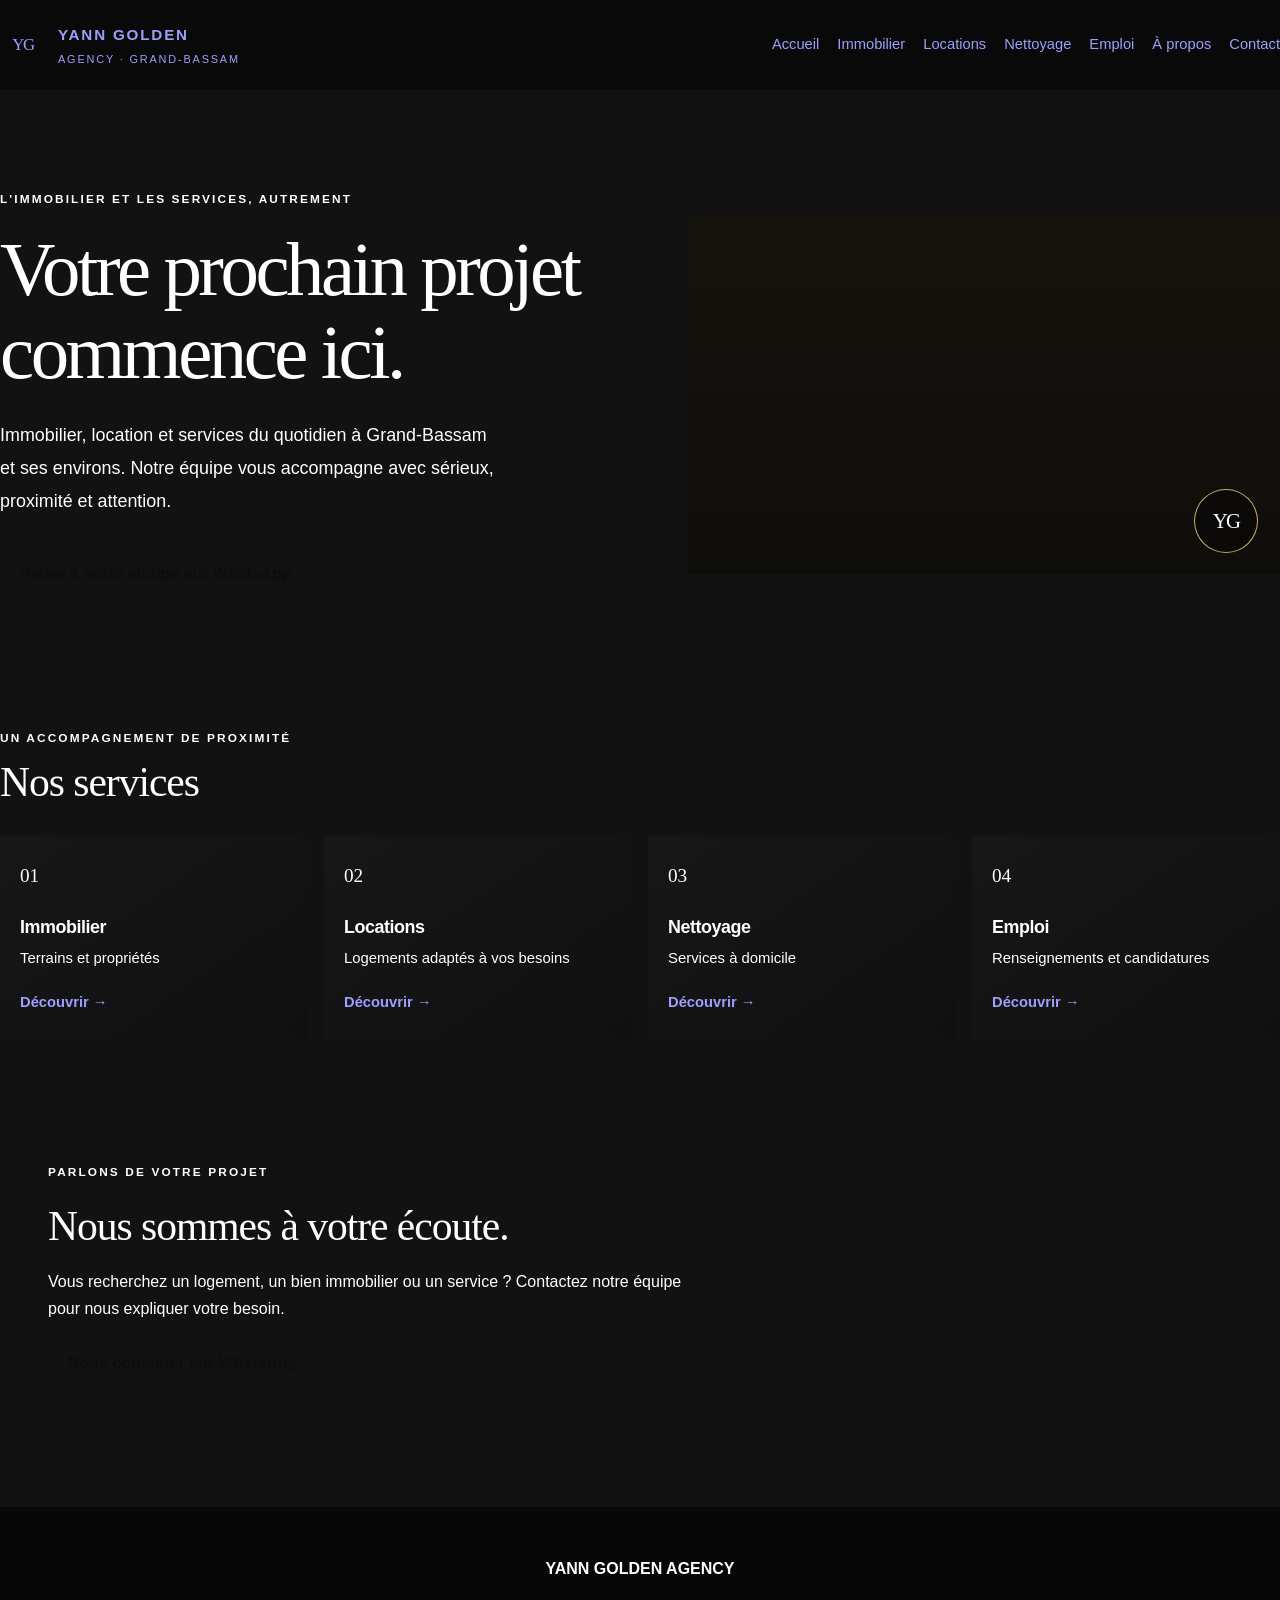
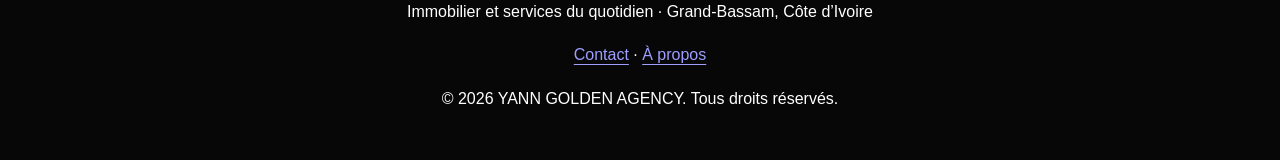
==== commit 19cd0328: "Implement approved premium homepage design Replace the homepage with the approved premium black-and-" ====
--- a/index.html
+++ b/index.html
@@ -1,82 +1,121 @@
-
 <!DOCTYPE html>
 <html lang="fr">
 <head>
   <meta charset="UTF-8">
   <meta name="viewport" content="width=device-width, initial-scale=1.0">
-  <meta name="theme-color" content="#0b0b0b">
-  <meta name="description" content="YANN GOLDEN AGENCY vous accompagne dans vos recherches immobilières et vos demandes de services à Grand-Bassam, Côte d'Ivoire.">
+  <meta name="theme-color" content="#090909">
+  <meta name="description" content="YANN GOLDEN AGENCY : immobilier, locations et services du quotidien à Grand-Bassam et ses environs, en Côte d’Ivoire.">
   <title>YANN GOLDEN AGENCY | Grand-Bassam</title>
   <link rel="stylesheet" href="style.css">
 </head>
 <body class="home-page">
-  <header>
-    <div class="nav">
-      <a href="index.html" class="brand" aria-label="Accueil YANN GOLDEN AGENCY">
-        <div class="brand-mark">YG</div>
-        <div class="brand-text"><strong>YANN GOLDEN</strong><span>AGENCY</span></div>
-      </a>
-      <nav aria-label="Navigation principale">
-        <a href="index.html" aria-current="page">Accueil</a>
-        <a href="property.html">Immobilier</a>
-        <a href="rentals.html">Locations</a>
-        <a href="cleaning.html">Nettoyage</a>
-        <a href="jobs.html">Emplois</a>
-        <a href="about.html">À propos</a>
-        <a href="contact.html" class="nav-button">Contact</a>
-      </nav>
+  <header class="site-header">
+    <div class="container">
+      <div class="site-header-inner" style="display:flex;flex-wrap:wrap;align-items:center;justify-content:space-between;gap:14px;padding:16px 0;">
+        <a class="home-brand" href="index.html" aria-label="YANN GOLDEN AGENCY, accueil">
+          <span class="brand-mark">YG</span>
+          <span>
+            <span class="brand-name">YANN GOLDEN</span>
+            <span class="brand-subtitle">AGENCY · GRAND-BASSAM</span>
+          </span>
+        </a>
+    <nav class="home-nav" aria-label="Navigation principale">
+      <a href="index.html" aria-current="page">Accueil</a>
+      <a href="property.html">Immobilier</a>
+      <a href="rentals.html">Locations</a>
+      <a href="cleaning.html">Nettoyage</a>
+      <a href="jobs.html">Emploi</a>
+      <a href="about.html">À propos</a>
+      <a href="contact.html">Contact</a>
+    </nav>
+  </div>
+</div>
+  </header>
+  <main>
+    <section class="home-hero" aria-labelledby="hero-title">
+      <div class="hero-copy">
+        <p class="hero-kicker">L'IMMOBILIER ET LES SERVICES, AUTREMENT</p>
+    <h1 id="hero-title">Votre prochain projet <span>commence ici.</span></h1>
+    <p class="hero-description">
+      Immobilier, location et services du quotidien à Grand-Bassam
+      et ses environs. Notre équipe vous accompagne avec sérieux,
+      proximité et attention.
+    </p>
+    <div class="hero-actions">
+      <a
+        class="btn whatsapp-button"
+        href="https://wa.me/2250749382707?text=Bonjour%20YANN%20GOLDEN%20AGENCY%2C%20je%20souhaite%20obtenir%20des%20renseignements."
+        target="_blank"
+        rel="noopener noreferrer"
+      >Parler à notre équipe sur WhatsApp</a>
     </div>
-  </header>
-
-  <main>
-    <section class="home-hero">
-      <div class="home-hero-inner">
-        <p class="home-kicker"><span></span> GRAND-BASSAM · CÔTE D’IVOIRE</p>
-        <h1>Des projets importants.<br><em>Un accompagnement sérieux.</em></h1>
-        <p class="home-lead">Immobilier, location et services de proximité, avec un contact direct pour vous aider à préciser votre besoin.</p>
-        <div class="home-actions">
-          <a class="button button-gold" href="property.html">Découvrir nos services ↗</a>
-          <a class="home-text-link" href="https://wa.me/2250749382707?text=Bonjour%20YANN%20GOLDEN%20AGENCY%2C%20je%20souhaite%20obtenir%20des%20informations." target="_blank" rel="noopener noreferrer">Contacter l’agence sur WhatsApp →</a>
-        </div>
-        <div class="home-hero-foot"><span>YANN GOLDEN AGENCY</span><span>Présence locale · Contact direct</span></div>
-      </div>
-      <div class="home-hero-art" aria-hidden="true">
-        <div class="gold-ring"></div>
-        <div class="gold-monogram">YG</div>
-        <div class="art-caption">YANN GOLDEN<br>AGENCY</div>
-      </div>
-    </section>
-
-    <section class="home-services">
-      <div class="home-section-head">
-        <div><p class="home-kicker"><span></span> NOS DOMAINES</p><h2>Les bons repères<br>pour votre prochain projet.</h2></div>
-        <p>Choisissez le service qui correspond à votre demande. Chaque rubrique vous donne les informations utiles pour poursuivre vos démarches.</p>
-      </div>
-      <div class="home-service-list">
-        <a class="home-service" href="property.html"><span class="home-service-number">01</span><span class="home-service-copy"><strong>Immobilier</strong><small>Terrains, appartements et villas</small></span><span class="home-service-arrow">↗</span></a>
-        <a class="home-service" href="rentals.html"><span class="home-service-number">02</span><span class="home-service-copy"><strong>Locations</strong><small>Recherche de logement selon vos critères</small></span><span class="home-service-arrow">↗</span></a>
-        <a class="home-service" href="cleaning.html"><span class="home-service-number">03</span><span class="home-service-copy"><strong>Nettoyage & ménage</strong><small>Demandes de prestations à étudier</small></span><span class="home-service-arrow">↗</span></a>
-        <a class="home-service" href="jobs.html"><span class="home-service-number">04</span><span class="home-service-copy"><strong>Emplois</strong><small>Informations et candidatures</small></span><span class="home-service-arrow">↗</span></a>
-      </div>
-    </section>
-
-    <section class="home-contact">
-      <div>
-        <p class="home-kicker"><span></span> PARLONS DE VOTRE PROJET</p>
-        <h2>Un besoin précis ?<br><em>Commençons par en parler.</em></h2>
-        <p>Contactez l’agence directement pour expliquer votre demande et connaître les prochaines étapes.</p>
-      </div>
-      <a class="button button-gold" href="https://wa.me/2250749382707?text=Bonjour%20YANN%20GOLDEN%20AGENCY%2C%20je%20souhaite%20vous%20contacter." target="_blank" rel="noopener noreferrer">WhatsApp · +225 07 49 38 27 07 ↗</a>
-    </section>
+  </div>
+  <div
+    class="hero-art"
+    role="img"
+    aria-label="Villa contemporaine entourée de verdure"
+  >
+    <span class="monogram" aria-hidden="true">YG</span>
+  </div>
+</section>
+<section class="services-section" aria-labelledby="services-title">
+  <div class="section-heading">
+    <div>
+      <p class="eyebrow">UN ACCOMPAGNEMENT DE PROXIMITÉ</p>
+      <h2 id="services-title">Nos services</h2>
+    </div>
+  </div>
+  <div class="services-grid">
+    <article class="service-card">
+      <span class="service-number" aria-hidden="true">01</span>
+      <h3>Immobilier</h3>
+      <p>Terrains et propriétés</p>
+      <a href="property.html">Découvrir <span aria-hidden="true">→</span></a>
+    </article>
+    <article class="service-card">
+      <span class="service-number" aria-hidden="true">02</span>
+      <h3>Locations</h3>
+      <p>Logements adaptés à vos besoins</p>
+      <a href="rentals.html">Découvrir <span aria-hidden="true">→</span></a>
+    </article>
+    <article class="service-card">
+      <span class="service-number" aria-hidden="true">03</span>
+      <h3>Nettoyage</h3>
+      <p>Services à domicile</p>
+      <a href="cleaning.html">Découvrir <span aria-hidden="true">→</span></a>
+    </article>
+    <article class="service-card">
+      <span class="service-number" aria-hidden="true">04</span>
+      <h3>Emploi</h3>
+      <p>Renseignements et candidatures</p>
+      <a href="jobs.html">Découvrir <span aria-hidden="true">→</span></a>
+    </article>
+  </div>
+</section>
+<section class="home-contact" aria-labelledby="contact-title">
+  <p class="eyebrow">PARLONS DE VOTRE PROJET</p>
+  <h2 id="contact-title">Nous sommes à votre écoute.</h2>
+  <p>
+    Vous recherchez un logement, un bien immobilier ou un service ?
+    Contactez notre équipe pour nous expliquer votre besoin.
+  </p>
+  <a
+    class="btn whatsapp-button"
+    href="https://wa.me/2250749382707?text=Bonjour%20YANN%20GOLDEN%20AGENCY%2C%20je%20souhaite%20parler%20de%20mon%20projet."
+    target="_blank"
+    rel="noopener noreferrer"
+  >Nous contacter sur WhatsApp</a>
+</section>
   </main>
-
-  <footer class="home-footer">
-    <div class="home-footer-main">
-      <a href="index.html" class="brand"><div class="brand-mark">YG</div><div class="brand-text"><strong>YANN GOLDEN</strong><span>AGENCY</span></div></a>
-      <p>Immobilier · Location · Services de proximité<br>Grand-Bassam, Côte d’Ivoire</p>
-      <div class="footer-links"><a href="about.html">À propos</a><a href="contact.html">Contact</a></div>
-    </div>
-    <div class="footer-bottom">© 2026 YANN GOLDEN AGENCY. Tous droits réservés.</div>
+  <footer class="site-footer">
+    <p><strong>YANN GOLDEN AGENCY</strong></p>
+    <p>Immobilier et services du quotidien · Grand-Bassam, Côte d’Ivoire</p>
+    <p><a href="contact.html">Contact</a> · <a href="about.html">À propos</a></p>
+    <p>© <span id="current-year">2026</span> YANN GOLDEN AGENCY. Tous droits réservés.</p>
   </footer>
+  <script>
+    document.getElementById("current-year").textContent =
+      new Date().getFullYear();
+  </script>
 </body>
 </html>
--- a/style.css
+++ b/style.css
@@ -1,1271 +1,853 @@
-
-/* =====================================================
-   YANN GOLDEN AGENCY
-   Shared responsive stylesheet
-   French-first | Mobile-friendly | Seven-page website
-   ===================================================== */
-
-/* 1. BRAND VARIABLES */
+/* =========================================================
+YANN GOLDEN AGENCY
+Premium black-and-gold website
+Mobile-first • French-first • Accessible
+========================================================= */
 
 :root {
-  --gold: #d9a441;
-  --gold-light: #f2cf7a;
-  --dark: #101820;
-  --dark-2: #17232e;
-  --cream: #f8f2e7;
-  --white: #ffffff;
-  --green: #167c58;
-  --light: #eef2f4;
-  --muted: #66717b;
-  --border: #e1e6ea;
-  --radius: 18px;
-  --shadow: 0 12px 35px rgba(16, 24, 32, 0.08);
-}
-
-/* 2. RESET AND GLOBAL STYLES */
+color-scheme: dark;
+–yg-bg: #090909;
+–yg-surface: #121212;
+–yg-surface-light: #191919;
+–yg-gold: #c9a24a;
+–yg-gold-light: #e4c779;
+–yg-text: #f5f0e7;
+–yg-muted: #b9b2a5;
+–yg-border: rgba(201, 162, 74, 0.25);
+–yg-radius: 12px;
+–yg-width: 1180px;
+}
 
 * {
-  margin: 0;
-  padding: 0;
-  box-sizing: border-box;
-}
+    box-sizing: border-box;
+    }
 
 html {
-  scroll-behavior: smooth;
-  scroll-padding-top: 100px;
+scroll-behavior: smooth;
+background: var(–yg-bg);
 }
 
 body {
-  font-family: Arial, Helvetica, sans-serif;
-  background: #f5f7f9;
-  color: #17212b;
-  line-height: 1.7;
-  -webkit-font-smoothing: antialiased;
+margin: 0;
+background: var(–yg-bg);
+color: var(–yg-text);
+font-family: Inter, “Segoe UI”, Arial, sans-serif;
+font-size: 16px;
+line-height: 1.7;
+-webkit-font-smoothing: antialiased;
 }
 
 img {
-  display: block;
-  max-width: 100%;
+display: block;
+max-width: 100%;
+height: auto;
 }
 
 a {
-  color: inherit;
-  text-decoration: none;
+color: var(–yg-gold-light);
+text-underline-offset: 4px;
+}
+
+a:hover {
+color: #fff0bf;
 }
 
 button,
 input,
 select,
 textarea {
-  font: inherit;
-}
-
-a,
-button {
-  -webkit-tap-highlight-color: transparent;
-}
-
-a:focus-visible,
-button:focus-visible,
-input:focus-visible,
-select:focus-visible,
-textarea:focus-visible {
-  outline: 3px solid var(--gold);
-  outline-offset: 4px;
-}
-
-.container {
-  width: min(1200px, calc(100% - 44px));
-  margin-inline: auto;
-}
-
-section {
-  padding: 72px 0;
+font: inherit;
+}
+
+button,
+input,
+select,
+textarea {
+max-width: 100%;
 }
 
 h1,
 h2,
+h3,
+h4 {
+margin-top: 0;
+color: var(–yg-text);
+font-weight: 650;
+line-height: 1.2;
+letter-spacing: -0.025em;
+}
+
+h1 {
+font-size: clamp(2.35rem, 7vw, 4.7rem);
+}
+
+h2 {
+font-size: clamp(1.7rem, 4vw, 2.6rem);
+}
+
 h3 {
-  line-height: 1.2;
-}
-
-h2 {
-  margin-bottom: 18px;
-  font-size: clamp(28px, 4vw, 42px);
-  letter-spacing: -0.7px;
-}
-
-h3 {
-  font-size: 20px;
+font-size: 1.2rem;
 }
 
 p {
-  margin-bottom: 16px;
-}
-
-p:last-child {
-  margin-bottom: 0;
+color: var(–yg-muted);
+}
+
+section {
+scroll-margin-top: 100px;
+}
+
+::selection {
+background: var(–yg-gold);
+color: #090909;
+}
+
+:focus-visible {
+outline: 3px solid var(–yg-gold-light);
+outline-offset: 4px;
+}
+
+/* Shared page width */
+
+.container,
+main,
+.page-container {
+width: min(100% - 36px, var(–yg-width));
+margin-right: auto;
+margin-left: auto;
+}
+
+/* Header and navigation */
+
+header,
+.site-header,
+nav {
+color: var(–yg-text);
+}
+
+header,
+.site-header {
+background: rgba(9, 9, 9, 0.97);
+border-bottom: 1px solid var(–yg-border);
+}
+
+header {
+position: relative;
+z-index: 10;
+}
+
+header .container,
+.site-header .container,
+.site-header-inner {
+width: min(100% - 32px, var(–yg-width));
+margin: auto;
+}
+
+header a,
+.site-header a,
+nav a {
+text-decoration: none;
+}
+
+header nav,
+.site-header nav,
+nav {
+display: flex;
+flex-wrap: wrap;
+align-items: center;
+gap: 10px 20px;
+}
+
+header nav a,
+.site-header nav a,
+nav a {
+display: inline-flex;
+align-items: center;
+min-height: 42px;
+color: var(–yg-muted);
+font-size: 0.92rem;
+transition: color 180ms ease;
+}
+
+header nav a:hover,
+.site-header nav a:hover,
+nav a:hover,
+nav a[aria-current=“page”] {
+color: var(–yg-gold-light);
+}
+
+/* Brand */
+
+.brand,
+.logo,
+.site-brand {
+color: var(–yg-text);
+font-weight: 750;
+letter-spacing: 0.07em;
+text-decoration: none;
+}
+
+.brand span,
+.logo span,
+.site-brand span {
+color: var(–yg-gold);
+}
+
+/* General buttons */
+
+.btn,
+.button,
+button,
+input[type=“submit”] {
+border-radius: 8px;
+}
+
+.btn,
+.button,
+a.button,
+a.btn,
+button,
+input[type=“submit”] {
+display: inline-flex;
+align-items: center;
+justify-content: center;
+min-height: 48px;
+padding: 12px 20px;
+border: 1px solid var(–yg-gold);
+background: var(–yg-gold);
+color: #100e09;
+font-weight: 700;
+text-align: center;
+text-decoration: none;
+cursor: pointer;
+transition: background 180ms ease, border-color 180ms ease,
+transform 180ms ease;
+}
+
+.btn:hover,
+.button:hover,
+a.button:hover,
+a.btn:hover,
+button:hover,
+input[type=“submit”]:hover {
+border-color: var(–yg-gold-light);
+background: var(–yg-gold-light);
+color: #090909;
+}
+
+.btn-secondary,
+.button-secondary,
+a.btn-secondary,
+a.button-secondary {
+border: 1px solid var(–yg-border);
+background: transparent;
+color: var(–yg-gold-light);
+}
+
+.btn-secondary:hover,
+.button-secondary:hover,
+a.btn-secondary:hover,
+a.button-secondary:hover {
+background: rgba(201, 162, 74, 0.1);
+color: #fff0bf;
+}
+
+/* Cards and content panels */
+
+.card,
+.service-card,
+.property-card,
+.rental-card,
+.content-card {
+min-width: 0;
+padding: 24px;
+border: 1px solid var(–yg-border);
+border-radius: var(–yg-radius);
+background: var(–yg-surface);
+}
+
+.card h2,
+.card h3,
+.service-card h2,
+.service-card h3,
+.property-card h2,
+.property-card h3,
+.rental-card h2,
+.rental-card h3 {
+color: var(–yg-text);
+}
+
+.card p,
+.service-card p,
+.property-card p,
+.rental-card p {
+color: var(–yg-muted);
+}
+
+/* Forms */
+
+form {
+width: 100%;
+}
+
+label {
+display: block;
+margin-bottom: 7px;
+color: var(–yg-text);
+font-weight: 600;
+}
+
+input:not([type=“checkbox”]):not([type=“radio”]):not([type=“submit”]),
+select,
+textarea {
+width: 100%;
+min-height: 48px;
+padding: 12px 14px;
+border: 1px solid #3b3529;
+border-radius: 8px;
+background: #101010;
+color: var(–yg-text);
+}
+
+textarea {
+min-height: 130px;
+resize: vertical;
+}
+
+input::placeholder,
+textarea::placeholder {
+color: #928b7e;
+}
+
+input:focus,
+select:focus,
+textarea:focus {
+border-color: var(–yg-gold);
+outline: 2px solid rgba(201, 162, 74, 0.18);
+}
+
+/* Notices and supporting information */
+
+.notice,
+.info-box,
+.property-note {
+padding: 16px 18px;
+border-left: 3px solid var(–yg-gold);
+background: var(–yg-surface);
+color: var(–yg-muted);
+}
+
+/* Footer */
+
+footer,
+.site-footer {
+margin-top: 64px;
+padding: 32px 18px;
+border-top: 1px solid var(–yg-border);
+background: #070707;
+color: var(–yg-muted);
+text-align: center;
+}
+
+footer a,
+.site-footer a {
+color: var(–yg-gold-light);
+}
+
+/* =========================================================
+APPROVED HOMEPAGE DESIGN
+Black background • Gold details • Villa photography
+========================================================= */
+
+.home-page {
+margin: 0;
+background: var(–yg-bg);
+color: var(–yg-text);
+}
+
+.home-page .site-header,
+.home-page header {
+background: #090909;
+border-bottom: 1px solid var(–yg-border);
+}
+
+.home-page .home-nav,
+.home-page .nav-links {
+display: flex;
+flex-wrap: nowrap;
+align-items: center;
+gap: 18px;
+overflow-x: auto;
+padding: 8px 0;
+scrollbar-width: thin;
+scrollbar-color: var(–yg-gold) #111;
+}
+
+.home-page .home-nav a,
+.home-page .nav-links a {
+flex: 0 0 auto;
+white-space: nowrap;
+}
+
+.home-page .home-brand,
+.home-page .brand {
+display: flex;
+align-items: center;
+gap: 12px;
+color: var(–yg-text);
+text-decoration: none;
+}
+
+.home-page .brand-mark,
+.home-page .monogram {
+display: grid;
+flex: 0 0 46px;
+width: 46px;
+height: 46px;
+place-items: center;
+border: 1px solid var(–yg-gold);
+border-radius: 50%;
+color: var(–yg-gold-light);
+font-family: Georgia, “Times New Roman”, serif;
+font-size: 1.05rem;
+letter-spacing: -0.08em;
+}
+
+.home-page .brand-name {
+display: block;
+color: var(–yg-text);
+font-size: 0.95rem;
+font-weight: 750;
+letter-spacing: 0.12em;
+}
+
+.home-page .brand-subtitle {
+display: block;
+margin-top: 2px;
+color: var(–yg-gold);
+font-size: 0.68rem;
+letter-spacing: 0.17em;
+}
+
+/* Main hero */
+
+.home-page .home-hero {
+display: grid;
+grid-template-columns: minmax(0, 1fr) minmax(0, 0.95fr);
+align-items: center;
+gap: clamp(28px, 5vw, 72px);
+width: min(100% - 36px, var(–yg-width));
+margin: 0 auto;
+padding: clamp(48px, 8vw, 100px) 0 76px;
+}
+
+.home-page .hero-copy {
+max-width: 590px;
+}
+
+.home-page .hero-kicker,
+.home-page .eyebrow {
+margin: 0 0 20px;
+color: var(–yg-gold-light);
+font-size: 0.74rem;
+font-weight: 700;
+letter-spacing: 0.18em;
+line-height: 1.6;
+text-transform: uppercase;
+}
+
+.home-page .home-hero h1,
+.home-page .hero-copy h1 {
+max-width: 650px;
+margin: 0 0 24px;
+color: var(–yg-text);
+font-family: Georgia, “Times New Roman”, serif;
+font-size: clamp(2.65rem, 6vw, 5rem);
+font-weight: 500;
+letter-spacing: -0.045em;
+line-height: 1.08;
+}
+
+.home-page .home-hero h1 span,
+.home-page .hero-copy h1 span {
+color: var(–yg-gold-light);
+}
+
+.home-page .hero-description,
+.home-page .hero-copy > p:not(.hero-kicker) {
+max-width: 500px;
+margin: 0 0 30px;
+color: var(–yg-muted);
+font-size: clamp(1rem, 1.8vw, 1.12rem);
+line-height: 1.85;
+}
+
+.home-page .hero-actions {
+display: flex;
+flex-wrap: wrap;
+gap: 12px;
+margin-top: 28px;
+}
+
+.home-page .hero-actions .btn,
+.home-page .hero-actions .button,
+.home-page .hero-actions a {
+min-height: 50px;
+}
+
+.home-page .hero-actions .whatsapp-button,
+.home-page .hero-actions .primary-cta {
+border: 1px solid var(–yg-gold);
+background: var(–yg-gold);
+color: #100e09;
+font-weight: 750;
+}
+
+.home-page .hero-actions .secondary-cta {
+border: 1px solid var(–yg-border);
+background: transparent;
+color: var(–yg-gold-light);
+}
+
+/* Villa image */
+
+.home-page .hero-art,
+.home-page .hero-visual,
+.home-page .hero-image {
+position: relative;
+min-width: 0;
+min-height: 360px;
+overflow: hidden;
+border: 1px solid var(–yg-border);
+border-radius: 4px;
+background-color: #17140f;
+background-image:
+linear-gradient(180deg, rgba(0, 0, 0, 0.02), rgba(0, 0, 0, 0.34)),
+url(“https://images.unsplash.com/photo-1600585154340-be6161a56a0c?auto=format&fit=crop&w=1400&q=85”);
+background-position: center;
+background-repeat: no-repeat;
+background-size: cover;
+}
+
+.home-page .hero-art img,
+.home-page .hero-visual img,
+.home-page .hero-image img {
+width: 100%;
+height: 100%;
+min-height: 360px;
+object-fit: cover;
+}
+
+.home-page .hero-art::after,
+.home-page .hero-visual::after,
+.home-page .hero-image::after {
+position: absolute;
+inset: 0;
+border: 1px solid rgba(201, 162, 74, 0.15);
+content: “”;
+pointer-events: none;
+}
+
+.home-page .hero-art .monogram,
+.home-page .hero-visual .monogram,
+.home-page .hero-image .monogram {
+position: absolute;
+right: 22px;
+bottom: 22px;
+z-index: 1;
+display: grid;
+width: 64px;
+height: 64px;
+place-items: center;
+border: 1px solid rgba(228, 199, 121, 0.85);
+border-radius: 50%;
+background: rgba(9, 9, 9, 0.75);
+color: var(–yg-gold-light);
+font-family: Georgia, “Times New Roman”, serif;
+font-size: 1.3rem;
+}
+
+/* Services */
+
+.home-page .services-section,
+.home-page .home-services {
+width: min(100% - 36px, var(–yg-width));
+margin: 0 auto;
+padding: 54px 0 76px;
+border-top: 1px solid var(–yg-border);
+}
+
+.home-page .section-heading {
+display: flex;
+flex-wrap: wrap;
+align-items: end;
+justify-content: space-between;
+gap: 12px 24px;
+margin-bottom: 28px;
+}
+
+.home-page .section-heading .eyebrow {
+margin-bottom: 10px;
+}
+
+.home-page .section-heading h2,
+.home-page .services-section h2,
+.home-page .home-services h2 {
+margin-bottom: 0;
+color: var(–yg-text);
+font-family: Georgia, “Times New Roman”, serif;
+font-weight: 500;
+}
+
+.home-page .services-grid,
+.home-page .service-grid {
+display: grid;
+grid-template-columns: repeat(4, minmax(0, 1fr));
+gap: 16px;
+}
+
+.home-page .service-card,
+.home-page .services-grid .card,
+.home-page .service-grid .card {
+display: flex;
+min-width: 0;
+flex-direction: column;
+align-items: flex-start;
+padding: 24px 20px;
+border: 1px solid var(–yg-border);
+border-radius: 4px;
+background: linear-gradient(145deg, #171717, #101010);
+transition: border-color 180ms ease, transform 180ms ease;
+}
+
+.home-page .service-card:hover,
+.home-page .services-grid .card:hover,
+.home-page .service-grid .card:hover {
+transform: translateY(-3px);
+border-color: var(–yg-gold);
+}
+
+.home-page .service-number {
+margin-bottom: 24px;
+color: var(–yg-gold);
+font-family: Georgia, “Times New Roman”, serif;
+font-size: 1.2rem;
+}
+
+.home-page .service-card h3,
+.home-page .services-grid .card h3,
+.home-page .service-grid .card h3 {
+margin: 0 0 8px;
+color: var(–yg-text);
+font-size: 1.12rem;
+}
+
+.home-page .service-card p,
+.home-page .services-grid .card p,
+.home-page .service-grid .card p {
+margin: 0 0 18px;
+color: var(–yg-muted);
+font-size: 0.93rem;
+}
+
+.home-page .service-card a,
+.home-page .services-grid .card a,
+.home-page .service-grid .card a {
+margin-top: auto;
+color: var(–yg-gold-light);
+font-size: 0.92rem;
+font-weight: 700;
+text-decoration: none;
+}
+
+/* Homepage contact section */
+
+.home-page .home-contact,
+.home-page .contact-strip {
+width: min(100% - 36px, var(–yg-width));
+margin: 0 auto 70px;
+padding: clamp(26px, 5vw, 48px);
+border: 1px solid var(–yg-border);
+background: var(–yg-surface);
+}
+
+.home-page .home-contact h2,
+.home-page .contact-strip h2 {
+margin-bottom: 12px;
+font-family: Georgia, “Times New Roman”, serif;
+font-weight: 500;
+}
+
+.home-page .home-contact p,
+.home-page .contact-strip p {
+max-width: 650px;
+}
+
+/* Keep long content readable on every page */
+
+main > section {
+margin-bottom: 32px;
+}
+
+main > h1:first-child,
+main > section > h1:first-child {
+margin-top: 40px;
 }
 
 ul,
 ol {
-  padding-left: 24px;
-  margin: 18px 0;
+padding-left: 24px;
 }
 
 li {
-  margin-bottom: 8px;
-}
-
-main a:not(.btn):not(.button):not(.whatsapp) {
-  text-underline-offset: 4px;
-}
-
-main a:not(.btn):not(.button):not(.whatsapp):hover {
-  color: #956b1c;
-}
-
-/* 3. HEADER AND NAVIGATION
-   Supports both the homepage header and inner pages. */
-
-.site-header,
-header {
-  position: sticky;
-  top: 0;
-  z-index: 1000;
-  background: rgba(16, 24, 32, 0.98);
-  border-bottom: 1px solid rgba(255, 255, 255, 0.08);
-  backdrop-filter: blur(12px);
-}
-
-.site-header > .container,
-.nav {
-  width: min(1200px, calc(100% - 44px));
-  min-height: 76px;
-  margin-inline: auto;
-  display: flex;
-  align-items: center;
-  justify-content: space-between;
-  gap: 24px;
-}
-
-.brand,
-.logo {
-  display: inline-flex;
-  align-items: center;
-  gap: 12px;
-  flex-shrink: 0;
-  color: var(--white);
-  font-weight: 900;
-}
-
-.brand-mark {
-  width: 44px;
-  height: 44px;
-  display: flex;
-  align-items: center;
-  justify-content: center;
-  border-radius: 12px;
-  background: linear-gradient(135deg, var(--gold), var(--gold-light));
-  color: var(--dark);
-  font-size: 17px;
-  font-weight: 900;
-}
-
-.brand-text strong {
-  display: block;
-  font-size: 15px;
-  line-height: 1.4;
-  letter-spacing: 1px;
-}
-
-.brand-text span {
-  display: block;
-  color: #c7cdd1;
-  font-size: 10px;
-  letter-spacing: 2px;
-}
-
-.logo {
-  font-size: 15px;
-  letter-spacing: 0.5px;
-}
-
-nav,
-.main-nav {
-  display: flex;
-  align-items: center;
-  gap: 17px;
-}
-
-nav a,
-.main-nav a {
-  color: #e9edf0;
-  font-size: 13px;
-  font-weight: 700;
-  transition: color 0.2s ease;
-}
-
-nav a:hover,
-.main-nav a:hover,
-nav a[aria-current="page"],
-.main-nav a[aria-current="page"] {
-  color: var(--gold-light);
-}
-
-.nav-button {
-  padding: 11px 16px;
-  border-radius: 10px;
-  background: var(--gold);
-  color: var(--dark) !important;
-}
-
-.menu-toggle {
-  display: none;
-}
-
-/* 4. HERO SECTIONS */
-
-.hero {
-  position: relative;
-  overflow: hidden;
-  padding: 88px 0;
-  background:
-    radial-gradient(
-      circle at 82% 18%,
-      rgba(217, 164, 65, 0.2),
-      transparent 32%
-    ),
-    linear-gradient(135deg, var(--dark), #1b2a35);
-  color: var(--white);
-}
-
-.hero-inner {
-  width: min(1200px, calc(100% - 44px));
-  margin-inline: auto;
-  display: grid;
-  grid-template-columns: 1.2fr 0.8fr;
-  gap: 48px;
-  align-items: center;
-}
-
-.eyebrow {
-  display: inline-flex;
-  align-items: center;
-  gap: 8px;
-  padding: 8px 13px;
-  margin-bottom: 20px;
-  border: 1px solid rgba(255, 255, 255, 0.13);
-  border-radius: 999px;
-  background: rgba(255, 255, 255, 0.07);
-  color: #f1d58f;
-  font-size: 12px;
-  font-weight: 800;
-  letter-spacing: 0.7px;
-}
-
-.hero h1 {
-  max-width: 850px;
-  margin-bottom: 22px;
-  font-size: clamp(36px, 6vw, 64px);
-  line-height: 1.08;
-  letter-spacing: -1.5px;
-}
-
-.hero h1 span {
-  color: var(--gold);
-}
-
-.hero p {
-  max-width: 720px;
-  margin-bottom: 26px;
-  color: #d3dbe0;
-  font-size: 17px;
-}
-
-.hero .container > .btn {
-  margin-top: 4px;
-}
-
-.hero-actions {
-  display: flex;
-  flex-wrap: wrap;
-  gap: 12px;
-}
-
-.hero-card {
-  padding: 26px;
-  border: 1px solid rgba(255, 255, 255, 0.12);
-  border-radius: 24px;
-  background: rgba(255, 255, 255, 0.07);
-  box-shadow: 0 25px 60px rgba(0, 0, 0, 0.2);
-}
-
-.hero-card-top {
-  display: flex;
-  align-items: center;
-  justify-content: space-between;
-  gap: 12px;
-  margin-bottom: 20px;
-}
-
-.hero-card-title {
-  font-weight: 900;
-}
-
-.status {
-  padding: 5px 9px;
-  border-radius: 999px;
-  background: #dff8ec;
-  color: #16734e;
-  font-size: 10px;
-  font-weight: 900;
-}
-
-.hero-stat {
-  padding: 17px 0;
-  border-top: 1px solid rgba(255, 255, 255, 0.1);
-}
-
-.hero-stat strong {
-  display: block;
-  color: var(--gold);
-  font-size: 24px;
-}
-
-.hero-stat span {
-  color: #c7d0d6;
-  font-size: 13px;
-}
-
-/* 5. BUTTONS */
-
-.button,
-.btn {
-  display: inline-flex;
-  min-height: 46px;
-  align-items: center;
-  justify-content: center;
-  gap: 8px;
-  padding: 12px 19px;
-  border: 1px solid transparent;
-  border-radius: 11px;
-  background: var(--gold);
-  color: var(--dark);
-  font-weight: 800;
-  text-align: center;
-  cursor: pointer;
-  transition:
-    transform 0.2s ease,
-    background 0.2s ease,
-    box-shadow 0.2s ease;
-}
-
-.button:hover,
-.btn:hover {
-  transform: translateY(-2px);
-  background: var(--gold-light);
-  color: var(--dark) !important;
-  box-shadow: var(--shadow);
-}
-
-.button-gold {
-  background: var(--gold);
-  color: var(--dark);
-}
-
-.button-outline {
-  border-color: rgba(255, 255, 255, 0.25);
-  background: rgba(255, 255, 255, 0.04);
-  color: var(--white);
-}
-
-.button-outline:hover {
-  background: rgba(255, 255, 255, 0.12);
-  color: var(--white) !important;
-}
-
-.button-dark {
-  background: var(--dark);
-  color: var(--white);
-}
-
-.button-green,
-.whatsapp {
-  background: #20c875;
-  color: var(--white);
-}
-
-.button-block {
-  width: 100%;
-}
-
-/* 6. SECTION HEADINGS */
-
-.section-head {
-  max-width: 780px;
-  margin-bottom: 36px;
-}
-
-.section-label {
-  margin-bottom: 10px;
-  color: #9a711f;
-  font-size: 12px;
-  font-weight: 900;
-  letter-spacing: 2px;
-  text-transform: uppercase;
-}
-
-.section-head h2,
-.page-heading h1 {
-  margin-bottom: 14px;
-  font-size: clamp(30px, 5vw, 46px);
-  line-height: 1.13;
-  letter-spacing: -1px;
-}
-
-.section-head p,
-.page-heading p {
-  color: var(--muted);
-  font-size: 16px;
-}
-
-/* 7. HOMEPAGE SERVICES AND ABOUT */
-
-.services,
-.white-section,
-.areas,
-.about {
-  background: var(--white);
-}
-
-.service-grid,
-.services-grid {
-  display: grid;
-  grid-template-columns: repeat(2, minmax(0, 1fr));
-  gap: 20px;
-}
-
-.service-card {
-  padding: 27px;
-  border: 1px solid var(--border);
-  border-radius: var(--radius);
-  background: var(--white);
-  transition:
-    transform 0.25s ease,
-    box-shadow 0.25s ease;
-}
-
-.service-card:hover {
-  transform: translateY(-3px);
-  box-shadow: var(--shadow);
-}
-
-.service-card h3 {
-  margin-bottom: 10px;
-  font-size: 20px;
-}
-
-.service-card p {
-  color: var(--muted);
-  font-size: 14px;
-}
-
-.service-card a {
-  color: #8a641c;
-  font-weight: 800;
-}
-
-.icon {
-  width: 50px;
-  height: 50px;
-  display: flex;
-  align-items: center;
-  justify-content: center;
-  margin-bottom: 18px;
-  border-radius: 14px;
-  background: var(--cream);
-  font-size: 23px;
-}
-
-.about {
-  background: var(--light);
-}
-
-.about-grid {
-  display: grid;
-  grid-template-columns: repeat(2, minmax(0, 1fr));
-  gap: 42px;
-  align-items: center;
-}
-
-.about-box {
-  padding: 34px;
-  border-radius: 24px;
-  background: var(--dark);
-  color: var(--white);
-}
-
-.about-box h2,
-.about-box h3 {
-  margin-bottom: 14px;
-  color: var(--gold);
-  font-size: 27px;
-}
-
-.about-box p {
-  color: #c7d0d5;
-  font-size: 15px;
-}
-
-.about-points {
-  display: grid;
-  gap: 18px;
-}
-
-.about-point {
-  display: flex;
-  align-items: flex-start;
-  gap: 13px;
-}
-
-.check {
-  min-width: 27px;
-  height: 27px;
-  display: flex;
-  align-items: center;
-  justify-content: center;
-  border-radius: 50%;
-  background: #dff5e9;
-  color: var(--green);
-  font-weight: 900;
-}
-
-.about-point strong {
-  display: block;
-  margin-bottom: 3px;
-}
-
-.about-point span {
-  color: var(--muted);
-  font-size: 13px;
-}
-
-/* 8. PROPERTY RESEARCH */
-
-.market,
-.market-section {
-  background: var(--light);
-}
-
-.market-grid,
-.property-grid {
-  display: grid;
-  grid-template-columns: repeat(2, minmax(0, 1fr));
-  gap: 22px;
-}
-
-.market-card {
-  padding: 25px;
-  border: 1px solid var(--border);
-  border-radius: 20px;
-  background: var(--white);
-}
-
-.market-card h3 {
-  margin-bottom: 8px;
-  font-size: 22px;
-}
-
-.market-card p {
-  margin-bottom: 16px;
-  color: var(--muted);
-  font-size: 14px;
-}
-
-.market-info {
-  display: flex;
-  flex-wrap: wrap;
-  gap: 8px;
-}
-
-.market-info span {
-  padding: 6px 9px;
-  border: 1px solid var(--border);
-  border-radius: 8px;
-  font-size: 11px;
-  font-weight: 700;
-}
-
-.tag,
-.property-type {
-  display: inline-block;
-  padding: 5px 10px;
-  margin-bottom: 12px;
-  border-radius: 999px;
-  background: #f6edda;
-  color: #8a641c;
-  font-size: 11px;
-  font-weight: 900;
-}
-
-.property-section {
-  background: var(--white);
-}
-
-.property-section .property-card {
-  border: 1px solid var(--border);
-  background: var(--white);
-}
-
-.property-content {
-  padding: 25px;
-}
-
-.property-content h3 {
-  margin-bottom: 12px;
-  font-size: 22px;
-}
-
-.property-content p {
-  margin-bottom: 20px;
-  color: var(--muted);
-  font-size: 14px;
-}
-
-.property-content .btn {
-  width: 100%;
-}
-
-.property-note,
-.notice {
-  margin-top: 24px;
-  padding: 18px;
-  border: 1px solid #eadfca;
-  border-radius: 12px;
-  background: #fff9eb;
-  color: #59451d;
-  font-size: 13px;
-}
-
-.property-note strong,
-.notice strong {
-  color: #45320f;
-}
-
-.verified {
-  border-color: #bce6d2 !important;
-  background: #effbf5;
-  color: var(--green);
-}
-
-/* 9. SERVICE AREAS */
-
-.area-grid {
-  display: flex;
-  flex-wrap: wrap;
-  gap: 10px;
-}
-
-.area,
-.location-list li {
-  border: 1px solid var(--border);
-  border-radius: 12px;
-  background: var(--white);
-}
-
-.area {
-  padding: 10px 15px;
-  font-size: 13px;
-  font-weight: 700;
-}
-
-.location-list {
-  display: grid;
-  grid-template-columns: repeat(3, minmax(0, 1fr));
-  gap: 12px;
-  padding: 0;
-  margin-top: 25px;
-  list-style: none;
-}
-
-.location-list li {
-  padding: 12px 15px;
-  margin: 0;
-  font-size: 14px;
-  font-weight: 700;
-}
-
-/* 10. RENTALS */
-
-.rental,
-.rental-section {
-  background: var(--cream);
-}
-
-.rental-grid {
-  display: grid;
-  grid-template-columns: repeat(2, minmax(0, 1fr));
-  gap: 20px;
-}
-
-.rental-card {
-  overflow: hidden;
-  padding: 25px;
-  border: 1px solid #eadfca;
-  border-radius: 17px;
-  background: var(--white);
-}
-
-.rental-content {
-  text-align: left;
-}
-
-.rental-card .number,
-.rental-number {
-  margin-bottom: 10px;
-  color: #b4872c;
-  font-size: 30px;
-  font-weight: 900;
-}
-
-.rental-card h3 {
-  margin-bottom: 10px;
-  font-size: 20px;
-}
-
-.rental-card p {
-  margin-bottom: 20px;
-  color: var(--muted);
-  font-size: 14px;
-}
-
-.rental-card .btn {
-  width: 100%;
-}
-
-/* 11. CLEANING SERVICES */
-
-.staff-section,
-.cleaning-section {
-  background: var(--white);
-}
-
-.cleaning-grid {
-  display: grid;
-  grid-template-columns: repeat(2, minmax(0, 1fr));
-  gap: 22px;
-}
-
-.cleaning-card,
-.staff-card {
-  padding: 27px;
-  border: 1px solid var(--border);
-  border-radius: var(--radius);
-  background: var(--white);
-}
-
-.cleaning-content h3,
-.staff-card h3 {
-  margin-bottom: 12px;
-}
-
-.cleaning-content p,
-.staff-card p {
-  margin-bottom: 20px;
-  color: var(--muted);
-  font-size: 14px;
-}
-
-.cleaning-content .btn {
-  width: 100%;
-}
-
-/* 12. EMPLOYMENT */
-
-.jobs,
-.jobs-section {
-  background: var(--white);
-}
-
-.jobs-grid {
-  display: grid;
-  grid-template-columns: repeat(2, minmax(0, 1fr));
-  gap: 22px;
-}
-
-.job-card {
-  padding: 26px;
-  border: 1px solid var(--border);
-  border-radius: var(--radius);
-  background: var(--white);
-  transition: box-shadow 0.2s ease;
-}
-
-.job-card:hover {
-  box-shadow: var(--shadow);
-}
-
-.job-top {
-  display: flex;
-  align-items: flex-start;
-  justify-content: space-between;
-  gap: 12px;
-  margin-bottom: 18px;
-}
-
-.job-icon {
-  width: 48px;
-  height: 48px;
-  display: flex;
-  align-items: center;
-  justify-content: center;
-  border-radius: 13px;
-  background: #f1f4f6;
-  font-size: 22px;
-}
-
-.positions,
-.job-status {
-  display: inline-block;
-  padding: 6px 10px;
-  border-radius: 999px;
-  background: #fff3d7;
-  color: #765413;
-  font-size: 10px;
-  font-weight: 900;
-}
-
-.job-card h3 {
-  margin-bottom: 10px;
-  font-size: 20px;
-}
-
-.job-card p {
-  margin-bottom: 20px;
-  color: var(--muted);
-  font-size: 14px;
-}
-
-.job-content .btn,
-.job-card .btn {
-  width: 100%;
-}
-
-/* 13. CONTACT */
-
-.contact,
-.contact-section {
-  background: var(--white);
-}
-
-.contact-grid {
-  display: grid;
-  grid-template-columns: repeat(2, minmax(0, 1fr));
-  gap: 20px;
-}
-
-.contact-card {
-  padding: 26px;
-  border: 1px solid var(--border);
-  border-radius: var(--radius);
-  background: var(--white);
-}
-
-.contact-card h3 {
-  margin-bottom: 12px;
-}
-
-.contact-card p {
-  color: var(--muted);
-  font-size: 14px;
-}
-
-.contact-card a:not(.btn) {
-  color: #8a641c;
-  font-weight: 800;
-}
-
-.contact-box {
-  display: flex;
-  align-items: center;
-  justify-content: space-between;
-  gap: 28px;
-  padding: 42px;
-  border-radius: 24px;
-  background:
-    radial-gradient(
-      circle at 85% 15%,
-      rgba(217, 164, 65, 0.2),
-      transparent 28%
-    ),
-    var(--dark);
-  color: var(--white);
-}
-
-.contact-box h2 {
-  margin-bottom: 10px;
-  font-size: clamp(29px, 5vw, 44px);
-}
-
-.contact-box p {
-  max-width: 650px;
-  color: #c6cfd4;
-}
-
-.whatsapp {
-  display: inline-flex;
-  min-height: 48px;
-  align-items: center;
-  justify-content: center;
-  padding: 14px 20px;
-  border-radius: 12px;
-  background: #20c875;
-  color: var(--white);
-  font-weight: 900;
-  text-align: center;
-}
-
-.whatsapp:hover {
-  background: #18ad64;
-  color: var(--white) !important;
-}
-
-/* 14. GENERAL FORMS */
-
-.form {
-  display: grid;
-  gap: 17px;
-}
-
-.form-group {
-  display: grid;
-  gap: 7px;
-}
-
-.form label {
-  font-size: 14px;
-  font-weight: 800;
-}
-
-.form input,
-.form select,
-.form textarea {
-  width: 100%;
-  min-height: 46px;
-  padding: 12px 14px;
-  border: 1px solid #cfd7dd;
-  border-radius: 10px;
-  background: var(--white);
-  color: var(--dark);
-}
-
-.form textarea {
-  min-height: 130px;
-  resize: vertical;
-}
-
-.form small {
-  color: var(--muted);
-  font-size: 12px;
-}
-
-/* 15. PAGE HEADINGS */
-
-.page-heading {
-  padding: 65px 0;
-  background:
-    radial-gradient(
-      circle at 85% 15%,
-      rgba(217, 164, 65, 0.17),
-      transparent 30%
-    ),
-    var(--dark);
-  color: var(--white);
-}
-
-.page-heading h1 {
-  max-width: 850px;
-}
-
-.page-heading p {
-  max-width: 700px;
-  color: #c7d0d6;
-}
-
-.breadcrumb {
-  margin-bottom: 13px;
-  color: var(--gold-light);
-  font-size: 12px;
-  font-weight: 700;
-}
-
-.breadcrumb a {
-  text-decoration: underline;
-  text-underline-offset: 3px;
-}
-
-/* 16. FOOTER */
-
-.site-footer,
-footer {
-  padding: 38px 0 22px;
-  background: #0b1116;
-  color: var(--white);
-}
-
-.site-footer .container {
-  text-align: center;
-}
-
-.site-footer p {
-  margin: 6px 0;
-  color: #c1c9ce;
-  font-size: 13px;
-}
-
-.site-footer a {
-  display: inline-block;
-  margin-top: 8px;
-  color: var(--gold-light);
-  font-size: 13px;
-  font-weight: 700;
-}
-
-.footer-inner {
-  width: min(1200px, calc(100% - 44px));
-  margin-inline: auto;
-  display: flex;
-  align-items: center;
-  justify-content: space-between;
-  gap: 28px;
-}
-
-.footer-inner p {
-  margin-top: 10px;
-  color: #89939a;
-  font-size: 12px;
-}
-
-.footer-links {
-  display: flex;
-  flex-wrap: wrap;
-  gap: 17px;
-  color: #b9c1c6;
-  font-size: 12px;
-}
-
-.footer-links a:hover {
-  color: var(--gold-light);
-}
-
-.footer-bottom {
-  width: min(1200px, calc(100% - 44px));
-  margin: 24px auto 0;
-  padding-top: 18px;
-  border-top: 1px solid rgba(255, 255, 255, 0.08);
-  color: #89939a;
-  font-size: 11px;
-}
-
-/* 17. RESPONSIVE TABLET LAYOUT */
-
-@media (max-width: 950px) {
-  .site-header > .container,
-  .nav {
-    gap: 14px;
-  }
-
-  nav,
-  .main-nav {
-    gap: 10px;
-  }
-
-  nav a,
-  .main-nav a {
-    font-size: 11px;
-  }
-
-  .hero-inner {
-    grid-template-columns: 1fr;
-    gap: 32px;
-  }
-
-  .hero-card {
-    max-width: 620px;
-  }
-
-  .contact-box {
-    align-items: flex-start;
-    flex-direction: column;
-  }
-
-  .whatsapp {
-    max-width: 100%;
-  }
-}
-
-/* 18. RESPONSIVE MOBILE LAYOUT */
-
-@media (max-width: 760px) {
-  section {
-    padding: 54px 0;
-  }
-
-  .container,
-  .site-header > .container,
-  .nav,
-  .hero-inner,
-  .footer-inner,
-  .footer-bottom {
-    width: calc(100% - 32px);
-  }
-
-  .site-header > .container,
-  .nav {
-    min-height: 68px;
-  }
-
-  .logo {
-    font-size: 13px;
-  }
-
-  nav,
-  .main-nav {
-    display: none;
-  }
-
-  .hero {
-    padding: 62px 0;
-  }
-
-  .hero h1 {
-    font-size: clamp(34px, 9vw, 50px);
-    letter-spacing: -1px;
-  }
-
-  .hero p {
-    font-size: 15px;
-  }
-
-  .hero-actions {
-    flex-direction: column;
-  }
-
-  .hero-actions .button,
-  .hero-actions .btn {
-    width: 100%;
-  }
-
-  .service-grid,
-  .services-grid,
-  .market-grid,
-  .property-grid,
-  .rental-grid,
-  .cleaning-grid,
-  .jobs-grid,
-  .contact-grid {
-    grid-template-columns: 1fr;
-  }
-
-  .about-grid {
-    grid-template-columns: 1fr;
-    gap: 28px;
-  }
-
-  .location-list {
-    grid-template-columns: repeat(2, minmax(0, 1fr));
-  }
-
-  .contact-box {
-    padding: 28px 22px;
-  }
-
-  .whatsapp {
-    width: 100%;
-    white-space: normal;
-  }
-
-  .footer-inner {
-    align-items: flex-start;
-    flex-direction: column;
-  }
-
-  .footer-links {
-    gap: 13px;
-  }
-}
-
-/* 19. SMALL PHONE LAYOUT */
-
-@media (max-width: 420px) {
-  .container,
-  .site-header > .container,
-  .nav,
-  .hero-inner,
-  .footer-inner,
-  .footer-bottom {
-    width: calc(100% - 28px);
-  }
-
-  section {
-    padding: 44px 0;
-  }
-
-  .hero {
-    padding: 48px 0;
-  }
-
-  .hero h1 {
-    font-size: 34px;
-  }
-
-  .section-head h2,
-  .page-heading h1,
-  h2 {
-    font-size: 29px;
-  }
-
-  .hero-card,
-  .service-card,
-  .market-card,
-  .property-content,
-  .rental-card,
-  .cleaning-card,
-  .job-card,
-  .contact-card {
-    padding: 20px;
-  }
-
-  .about-box {
-    padding: 24px 20px;
-  }
-
-  .location-list {
-    grid-template-columns: 1fr;
-  }
-
-  .page-heading {
-    padding: 46px 0;
-  }
-
-  .footer-links {
-    gap: 12px;
-  }
-}
-
-/* 20. ACCESSIBILITY: REDUCED MOTION */
+margin-bottom: 6px;
+}
+
+/* Mobile and tablet */
+
+@media (max-width: 900px) {
+.home-page .home-hero {
+grid-template-columns: 1fr;
+gap: 32px;
+padding-top: 54px;
+}
+
+.home-page .hero-copy {
+max-width: 680px;
+}
+
+.home-page .hero-art,
+.home-page .hero-visual,
+.home-page .hero-image {
+min-height: 340px;
+}
+
+.home-page .services-grid,
+.home-page .service-grid {
+grid-template-columns: repeat(2, minmax(0, 1fr));
+}
+}
+
+@media (max-width: 600px) {
+body {
+font-size: 15px;
+}
+
+.container,
+main,
+.page-container {
+width: min(100% - 28px, var(–yg-width));
+}
+
+header .container,
+.site-header .container,
+.site-header-inner {
+width: calc(100% - 24px);
+}
+
+header nav,
+.site-header nav,
+nav {
+gap: 6px 14px;
+}
+
+header nav a,
+.site-header nav a,
+nav a {
+min-height: 42px;
+font-size: 0.85rem;
+}
+
+.card,
+.service-card,
+.property-card,
+.rental-card,
+.content-card {
+padding: 19px;
+}
+
+.home-page .home-hero,
+.home-page .services-section,
+.home-page .home-services {
+width: calc(100% - 28px);
+}
+
+.home-page .home-hero {
+gap: 26px;
+padding-top: 42px;
+padding-bottom: 48px;
+}
+
+.home-page .home-hero h1,
+.home-page .hero-copy h1 {
+font-size: clamp(2.45rem, 12vw, 3.6rem);
+}
+
+.home-page .hero-art,
+.home-page .hero-visual,
+.home-page .hero-image,
+.home-page .hero-art img,
+.home-page .hero-visual img,
+.home-page .hero-image img {
+min-height: 270px;
+}
+
+.home-page .hero-actions {
+flex-direction: column;
+align-items: stretch;
+}
+
+.home-page .hero-actions a,
+.home-page .hero-actions .btn,
+.home-page .hero-actions .button {
+width: 100%;
+}
+
+.home-page .services-section,
+.home-page .home-services {
+padding-top: 40px;
+padding-bottom: 48px;
+}
+
+.home-page .services-grid,
+.home-page .service-grid {
+gap: 12px;
+}
+
+.home-page .services-grid .card,
+.home-page .service-grid .card,
+.home-page .service-card {
+padding: 17px 14px;
+}
+
+.home-page .service-number {
+margin-bottom: 18px;
+}
+
+.home-page .home-contact,
+.home-page .contact-strip {
+width: calc(100% - 28px);
+margin-bottom: 48px;
+padding: 24px 20px;
+}
+}
+
+@media (max-width: 360px) {
+.home-page .services-grid,
+.home-page .service-grid {
+grid-template-columns: 1fr;
+}
+}
+
+/* Respect reduced-motion preferences */
 
 @media (prefers-reduced-motion: reduce) {
-  html {
-    scroll-behavior: auto;
-  }
-
-  *,
-  *::before,
-  *::after {
-    animation-duration: 0.01ms !important;
-    transition-duration: 0.01ms !important;
-    scroll-behavior: auto !important;
-  }
-}
+*,
+*::before,
+*::after {
+scroll-behavior: auto !important;
+animation-duration: 0.01ms !important;
+animation-iteration-count: 1 !important;
+transition-duration: 0.01ms !important;
+}
+}
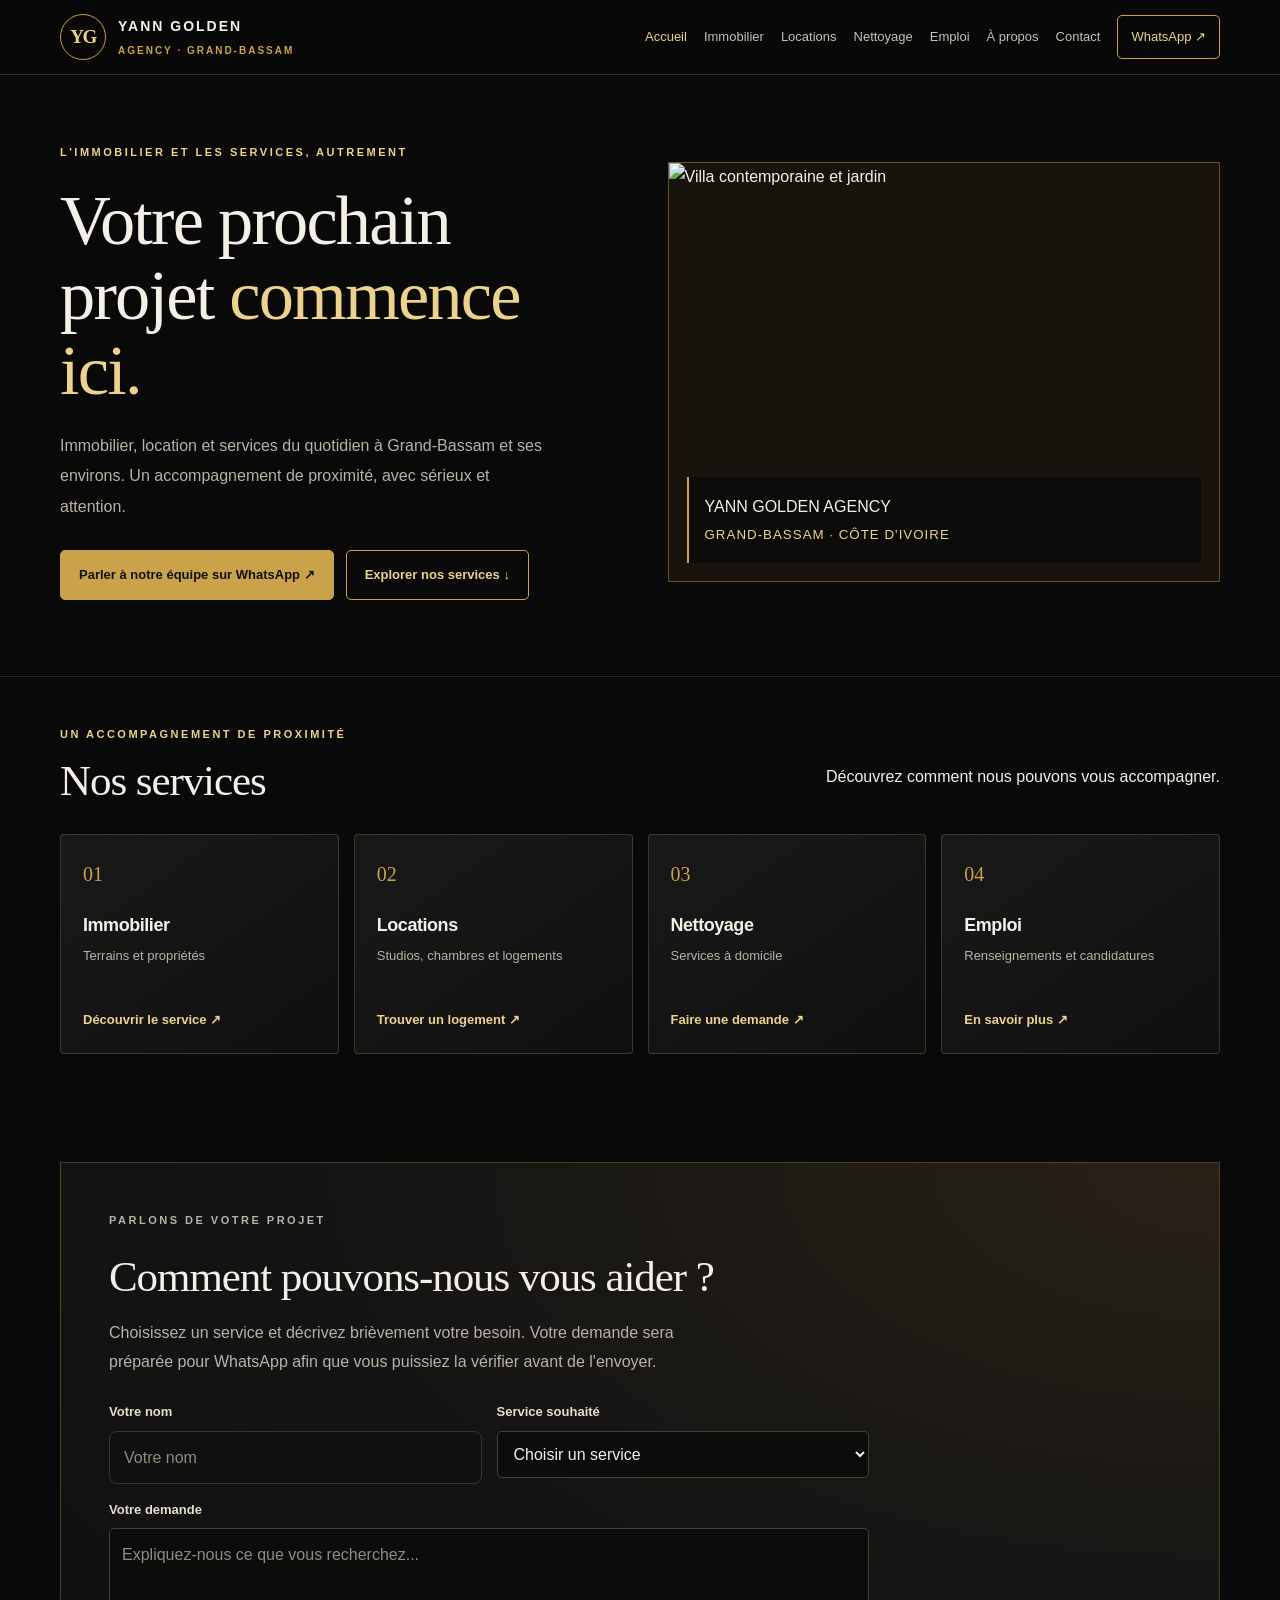
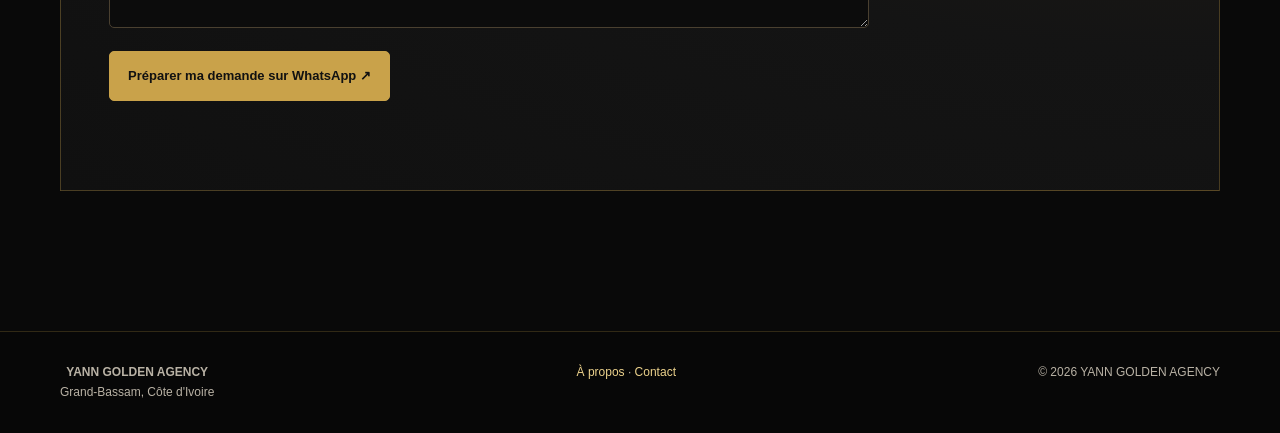
==== commit c3deb436: "Build interactive premium agency homepage Implement a complete mobile-responsive homepage for YANN G" ====
--- a/index.html
+++ b/index.html
@@ -2,120 +2,352 @@
 <html lang="fr">
 <head>
   <meta charset="UTF-8">
-  <meta name="viewport" content="width=device-width, initial-scale=1.0">
+  <meta name="viewport" content="width=device-width, initial-scale=1">
   <meta name="theme-color" content="#090909">
-  <meta name="description" content="YANN GOLDEN AGENCY : immobilier, locations et services du quotidien à Grand-Bassam et ses environs, en Côte d’Ivoire.">
-  <title>YANN GOLDEN AGENCY | Grand-Bassam</title>
+  <meta name="description" content="YANN GOLDEN AGENCY : immobilier, locations et services à Grand-Bassam, Côte d'Ivoire.">
+  <title>YANN GOLDEN AGENCY — Grand-Bassam</title>
   <link rel="stylesheet" href="style.css">
+  <style>
+    /* Homepage-specific interface */
+    .home-page {
+      --gold: #c9a24a;
+      --gold-light: #ecd28c;
+      --black: #090909;
+      --panel: #141414;
+      --muted: #b9b2a5;
+      margin: 0;
+      background: var(--black);
+      color: #f5f0e7;
+      font-family: Inter, "Segoe UI", Arial, sans-serif;
+    }
+    .home-page * { box-sizing: border-box; }
+    .home-page a { text-decoration: none; }
+    .home-page .container { width: min(1160px, calc(100% - 36px)); margin: auto; }
+    .home-page .site-header {
+      position: sticky; top: 0; z-index: 20;
+      background: rgba(9,9,9,.97);
+      border-bottom: 1px solid rgba(201,162,74,.25);
+    }
+    .home-page .header-inner {
+      display: flex; align-items: center; justify-content: space-between;
+      gap: 18px; padding: 14px 0;
+    }
+    .home-page .brand {
+      display: flex; align-items: center; gap: 12px;
+      color: #f5f0e7; min-width: 0;
+    }
+    .home-page .brand-mark {
+      width: 46px; height: 46px; flex: 0 0 46px;
+      display: grid; place-items: center;
+      border: 1px solid var(--gold); border-radius: 50%;
+      color: var(--gold-light); font-family: Georgia,serif; font-size: 19px;
+    }
+    .home-page .brand-name { display: block; font-size: 14px; font-weight: 800; letter-spacing: 2px; }
+    .home-page .brand-subtitle { display: block; color: var(--gold); font-size: 10px; letter-spacing: 2px; margin-top: 3px; }
+    .home-page .nav-toggle {
+      display: none; width: 46px; height: 44px; padding: 8px;
+      background: transparent; border: 1px solid rgba(201,162,74,.45);
+      color: var(--gold-light); border-radius: 7px; cursor: pointer;
+    }
+    .home-page .nav-toggle span { display: block; height: 2px; background: currentColor; margin: 5px 0; }
+    .home-page .main-nav { display: flex; align-items: center; gap: 17px; }
+    .home-page .main-nav a { color: #c7c0b3; font-size: 13px; white-space: nowrap; padding: 10px 0; }
+    .home-page .main-nav a:hover,
+    .home-page .main-nav a[aria-current="page"] { color: var(--gold-light); }
+    .home-page .main-nav .nav-contact {
+      border: 1px solid var(--gold); border-radius: 5px;
+      padding: 10px 13px; color: var(--gold-light);
+    }
+    .home-page .hero {
+      display: grid; grid-template-columns: 1fr 1fr;
+      align-items: center; gap: 55px;
+      width: min(1160px, calc(100% - 36px));
+      margin: auto; padding: 68px 0 76px;
+    }
+    .home-page .eyebrow {
+      color: var(--gold-light); font-size: 11px;
+      font-weight: 700; letter-spacing: 2.5px; line-height: 1.8;
+    }
+    .home-page .hero h1 {
+      margin: 18px 0 22px; max-width: 620px;
+      font-family: Georgia, "Times New Roman", serif;
+      font-size: clamp(42px, 5.5vw, 72px); font-weight: 500;
+      line-height: 1.07; letter-spacing: -1.8px; color: #f5f0e7;
+    }
+    .home-page .hero h1 span { color: var(--gold-light); }
+    .home-page .hero-copy {
+      max-width: 490px; font-size: 16px;
+      color: var(--muted); line-height: 1.9;
+    }
+    .home-page .actions { display: flex; flex-wrap: wrap; gap: 12px; margin-top: 28px; }
+    .home-page .action {
+      min-height: 49px; display: inline-flex; align-items: center; justify-content: center;
+      padding: 13px 18px; border: 1px solid var(--gold); border-radius: 5px;
+      background: var(--gold); color: #111; font-size: 13px; font-weight: 750;
+      cursor: pointer; transition: background .2s, transform .2s;
+    }
+    .home-page .action:hover { background: var(--gold-light); transform: translateY(-2px); }
+    .home-page .action.secondary { background: transparent; color: var(--gold-light); }
+    .home-page .hero-photo {
+      position: relative; min-height: 420px; overflow: hidden;
+      border: 1px solid rgba(201,162,74,.45); background: #18140d;
+    }
+    .home-page .hero-photo img { position: absolute; inset: 0; width: 100%; height: 100%; object-fit: cover; }
+    .home-page .photo-caption {
+      position: absolute; bottom: 18px; left: 18px; right: 18px;
+      padding: 16px; background: rgba(9,9,9,.82);
+      border-left: 2px solid var(--gold); color: #f5f0e7;
+    }
+    .home-page .photo-caption small { display: block; margin-top: 4px; color: var(--gold-light); letter-spacing: 1px; }
+    .home-page .services { padding: 48px 0 76px; border-top: 1px solid rgba(201,162,74,.2); }
+    .home-page .section-heading { display: flex; justify-content: space-between; align-items: end; gap: 18px; margin-bottom: 28px; }
+    .home-page .section-heading h2,
+    .home-page .contact-panel h2 {
+      margin: 7px 0 0; font-family: Georgia,serif;
+      font-size: clamp(30px,4vw,43px); font-weight: 500;
+    }
+    .home-page .service-grid { display: grid; grid-template-columns: repeat(4,minmax(0,1fr)); gap: 15px; }
+    .home-page .service-card {
+      display: flex; flex-direction: column; min-height: 220px;
+      padding: 22px; border: 1px solid rgba(201,162,74,.25);
+      background: linear-gradient(145deg,#191919,#101010);
+      color: #f5f0e7; transition: border-color .2s, transform .2s;
+    }
+    .home-page .service-card:hover { border-color: var(--gold); transform: translateY(-4px); }
+    .home-page .service-no { color: var(--gold); font-family: Georgia,serif; font-size: 20px; }
+    .home-page .service-card h3 { margin: 24px 0 8px; font-size: 18px; }
+    .home-page .service-card p { margin: 0 0 22px; color: var(--muted); font-size: 13px; line-height: 1.7; }
+    .home-page .service-link { margin-top: auto; color: var(--gold-light); font-size: 13px; font-weight: 700; }
+    .home-page .contact-area { padding: 0 0 76px; }
+    .home-page .contact-panel {
+      padding: clamp(26px,5vw,48px);
+      border: 1px solid rgba(201,162,74,.3);
+      background: radial-gradient(ellipse at right top,#282116 0%,#141414 55%,#101010 100%);
+    }
+    .home-page .contact-panel p { max-width: 620px; color: var(--muted); line-height: 1.8; }
+    .home-page .request-form { display: grid; grid-template-columns: 1fr 1fr; gap: 15px; max-width: 760px; margin-top: 25px; }
+    .home-page .field label { display: block; margin-bottom: 7px; color: #e8dfce; font-size: 13px; }
+    .home-page .field input,
+    .home-page .field select,
+    .home-page .field textarea {
+      width: 100%; min-height: 47px; padding: 12px;
+      border: 1px solid #4a4030; border-radius: 5px;
+      background: #0c0c0c; color: #f5f0e7; font: inherit;
+    }
+    .home-page .field textarea { min-height: 100px; resize: vertical; }
+    .home-page .field.full { grid-column: 1/-1; }
+    .home-page .form-feedback { grid-column: 1/-1; color: var(--gold-light); font-size: 13px; }
+    .home-page .footer { border-top: 1px solid rgba(201,162,74,.22); padding: 30px 0; color: var(--muted); font-size: 12px; }
+    .home-page .footer-inner { display: flex; justify-content: space-between; flex-wrap: wrap; gap: 12px; }
+    .home-page .footer a { color: var(--gold-light); }
+    .home-page a:focus-visible,
+    .home-page button:focus-visible,
+    .home-page input:focus-visible,
+    .home-page select:focus-visible,
+    .home-page textarea:focus-visible { outline: 3px solid var(--gold-light); outline-offset: 3px; }
+@media (max-width: 980px) {
+  .home-page .header-inner { flex-wrap: wrap; }
+  .home-page .nav-toggle { display: block; }
+  .home-page .main-nav { display: none; width: 100%; flex-direction: column; align-items: stretch; gap: 0; padding: 8px 0 12px; }
+  .home-page .main-nav.open { display: flex; }
+  .home-page .main-nav a { padding: 12px 8px; border-bottom: 1px solid rgba(201,162,74,.12); }
+  .home-page .main-nav .nav-contact { text-align: center; margin-top: 8px; }
+  .home-page .hero { gap: 28px; }
+  .home-page .hero-photo { min-height: 360px; }
+  .home-page .service-grid { grid-template-columns: repeat(2,minmax(0,1fr)); }
+}
+@media (max-width: 640px) {
+  .home-page .container,
+  .home-page .hero { width: calc(100% - 28px); }
+  .home-page .hero { grid-template-columns: 1fr; gap: 28px; padding: 46px 0 50px; }
+  .home-page .hero h1 { font-size: clamp(42px,12vw,60px); }
+  .home-page .hero-photo { min-height: 300px; }
+  .home-page .actions { flex-direction: column; }
+  .home-page .actions .action { width: 100%; }
+  .home-page .services { padding: 38px 0 50px; }
+  .home-page .section-heading { align-items: start; flex-direction: column; }
+  .home-page .service-grid { gap: 10px; }
+  .home-page .service-card { min-height: 200px; padding: 16px; }
+  .home-page .service-card h3 { margin-top: 18px; font-size: 16px; }
+  .home-page .request-form { grid-template-columns: 1fr; }
+  .home-page .field.full { grid-column: auto; }
+  .home-page .contact-area { padding-bottom: 48px; }
+}
+@media (max-width: 360px) {
+  .home-page .service-grid { grid-template-columns: 1fr; }
+}
+@media (prefers-reduced-motion: reduce) {
+  .home-page *, .home-page *::before, .home-page *::after {
+    scroll-behavior: auto !important; transition-duration: .01ms !important;
+  }
+}
+  </style>
 </head>
 <body class="home-page">
   <header class="site-header">
-    <div class="container">
-      <div class="site-header-inner" style="display:flex;flex-wrap:wrap;align-items:center;justify-content:space-between;gap:14px;padding:16px 0;">
-        <a class="home-brand" href="index.html" aria-label="YANN GOLDEN AGENCY, accueil">
-          <span class="brand-mark">YG</span>
-          <span>
-            <span class="brand-name">YANN GOLDEN</span>
-            <span class="brand-subtitle">AGENCY · GRAND-BASSAM</span>
-          </span>
-        </a>
-    <nav class="home-nav" aria-label="Navigation principale">
-      <a href="index.html" aria-current="page">Accueil</a>
-      <a href="property.html">Immobilier</a>
-      <a href="rentals.html">Locations</a>
-      <a href="cleaning.html">Nettoyage</a>
-      <a href="jobs.html">Emploi</a>
-      <a href="about.html">À propos</a>
-      <a href="contact.html">Contact</a>
-    </nav>
-  </div>
-</div>
+    <div class="container header-inner">
+      <a class="brand" href="index.html" aria-label="YANN GOLDEN AGENCY, accueil">
+        <span class="brand-mark">YG</span>
+        <span>
+          <span class="brand-name">YANN GOLDEN</span>
+          <span class="brand-subtitle">AGENCY · GRAND-BASSAM</span>
+        </span>
+      </a>
+      <button class="nav-toggle" id="navToggle" type="button" aria-label="Ouvrir le menu" aria-expanded="false" aria-controls="mainNav">
+        <span></span><span></span><span></span>
+      </button>
+      <nav class="main-nav" id="mainNav" aria-label="Navigation principale">
+        <a href="index.html" aria-current="page">Accueil</a>
+        <a href="property.html">Immobilier</a>
+        <a href="rentals.html">Locations</a>
+        <a href="cleaning.html">Nettoyage</a>
+        <a href="jobs.html">Emploi</a>
+        <a href="about.html">À propos</a>
+        <a href="contact.html">Contact</a>
+        <a class="nav-contact" href="https://wa.me/2250749382707?text=Bonjour%20YANN%20GOLDEN%20AGENCY" target="_blank" rel="noopener noreferrer">WhatsApp ↗</a>
+      </nav>
+    </div>
   </header>
   <main>
-    <section class="home-hero" aria-labelledby="hero-title">
-      <div class="hero-copy">
-        <p class="hero-kicker">L'IMMOBILIER ET LES SERVICES, AUTREMENT</p>
-    <h1 id="hero-title">Votre prochain projet <span>commence ici.</span></h1>
-    <p class="hero-description">
-      Immobilier, location et services du quotidien à Grand-Bassam
-      et ses environs. Notre équipe vous accompagne avec sérieux,
-      proximité et attention.
-    </p>
-    <div class="hero-actions">
-      <a
-        class="btn whatsapp-button"
-        href="https://wa.me/2250749382707?text=Bonjour%20YANN%20GOLDEN%20AGENCY%2C%20je%20souhaite%20obtenir%20des%20renseignements."
-        target="_blank"
-        rel="noopener noreferrer"
-      >Parler à notre équipe sur WhatsApp</a>
-    </div>
-  </div>
-  <div
-    class="hero-art"
-    role="img"
-    aria-label="Villa contemporaine entourée de verdure"
-  >
-    <span class="monogram" aria-hidden="true">YG</span>
+    <section class="hero" aria-labelledby="heroTitle">
+      <div>
+        <p class="eyebrow">L'IMMOBILIER ET LES SERVICES, AUTREMENT</p>
+        <h1 id="heroTitle">Votre prochain projet <span>commence ici.</span></h1>
+        <p class="hero-copy">
+          Immobilier, location et services du quotidien à Grand-Bassam et ses environs.
+          Un accompagnement de proximité, avec sérieux et attention.
+        </p>
+        <div class="actions">
+          <a class="action" href="https://wa.me/2250749382707?text=Bonjour%20YANN%20GOLDEN%20AGENCY%2C%20je%20souhaite%20parler%20de%20mon%20projet." target="_blank" rel="noopener noreferrer">Parler à notre équipe sur WhatsApp ↗</a>
+          <a class="action secondary" href="#services">Explorer nos services ↓</a>
+        </div>
+      </div>
+      <div class="hero-photo">
+        <img
+          src="https://images.unsplash.com/photo-1600585154340-be6161a56a0c?auto=format&fit=crop&w=1400&q=85"
+          alt="Villa contemporaine et jardin"
+          fetchpriority="high"
+          onerror="this.onerror=null;this.src='https://images.unsplash.com/photo-1600607687939-ce8a6c25118c?auto=format&fit=crop&w=1400&q=85';"
+        >
+        <div class="photo-caption">YANN GOLDEN AGENCY<small>GRAND-BASSAM · CÔTE D'IVOIRE</small></div>
+      </div>
+    </section>
+<section class="services" id="services">
+  <div class="container">
+    <div class="section-heading">
+      <div>
+        <p class="eyebrow">UN ACCOMPAGNEMENT DE PROXIMITÉ</p>
+        <h2>Nos services</h2>
+      </div>
+      <p>Découvrez comment nous pouvons vous accompagner.</p>
+    </div>
+    <div class="service-grid">
+      <a class="service-card" href="property.html">
+        <span class="service-no">01</span>
+        <h3>Immobilier</h3>
+        <p>Terrains et propriétés</p>
+        <span class="service-link">Découvrir le service ↗</span>
+      </a>
+      <a class="service-card" href="rentals.html">
+        <span class="service-no">02</span>
+        <h3>Locations</h3>
+        <p>Studios, chambres et logements</p>
+        <span class="service-link">Trouver un logement ↗</span>
+      </a>
+      <a class="service-card" href="cleaning.html">
+        <span class="service-no">03</span>
+        <h3>Nettoyage</h3>
+        <p>Services à domicile</p>
+        <span class="service-link">Faire une demande ↗</span>
+      </a>
+      <a class="service-card" href="jobs.html">
+        <span class="service-no">04</span>
+        <h3>Emploi</h3>
+        <p>Renseignements et candidatures</p>
+        <span class="service-link">En savoir plus ↗</span>
+      </a>
+    </div>
   </div>
 </section>
-<section class="services-section" aria-labelledby="services-title">
-  <div class="section-heading">
-    <div>
-      <p class="eyebrow">UN ACCOMPAGNEMENT DE PROXIMITÉ</p>
-      <h2 id="services-title">Nos services</h2>
-    </div>
-  </div>
-  <div class="services-grid">
-    <article class="service-card">
-      <span class="service-number" aria-hidden="true">01</span>
-      <h3>Immobilier</h3>
-      <p>Terrains et propriétés</p>
-      <a href="property.html">Découvrir <span aria-hidden="true">→</span></a>
-    </article>
-    <article class="service-card">
-      <span class="service-number" aria-hidden="true">02</span>
-      <h3>Locations</h3>
-      <p>Logements adaptés à vos besoins</p>
-      <a href="rentals.html">Découvrir <span aria-hidden="true">→</span></a>
-    </article>
-    <article class="service-card">
-      <span class="service-number" aria-hidden="true">03</span>
-      <h3>Nettoyage</h3>
-      <p>Services à domicile</p>
-      <a href="cleaning.html">Découvrir <span aria-hidden="true">→</span></a>
-    </article>
-    <article class="service-card">
-      <span class="service-number" aria-hidden="true">04</span>
-      <h3>Emploi</h3>
-      <p>Renseignements et candidatures</p>
-      <a href="jobs.html">Découvrir <span aria-hidden="true">→</span></a>
-    </article>
+<section class="contact-area" id="demande">
+  <div class="container">
+    <div class="contact-panel">
+      <p class="eyebrow">PARLONS DE VOTRE PROJET</p>
+      <h2>Comment pouvons-nous vous aider ?</h2>
+      <p>Choisissez un service et décrivez brièvement votre besoin. Votre demande sera préparée pour WhatsApp afin que vous puissiez la vérifier avant de l'envoyer.</p>
+      <form class="request-form" id="requestForm">
+        <div class="field">
+          <label for="customerName">Votre nom</label>
+          <input id="customerName" name="customerName" autocomplete="name" placeholder="Votre nom" required>
+        </div>
+        <div class="field">
+          <label for="serviceType">Service souhaité</label>
+          <select id="serviceType" name="serviceType" required>
+            <option value="">Choisir un service</option>
+            <option>Immobilier</option>
+            <option>Location</option>
+            <option>Nettoyage à domicile</option>
+            <option>Renseignements sur l'emploi</option>
+            <option>Autre demande</option>
+          </select>
+        </div>
+        <div class="field full">
+          <label for="customerMessage">Votre demande</label>
+          <textarea id="customerMessage" name="customerMessage" placeholder="Expliquez-nous ce que vous recherchez..." required></textarea>
+        </div>
+        <div class="field full">
+          <button class="action" type="submit">Préparer ma demande sur WhatsApp ↗</button>
+        </div>
+        <p class="form-feedback" id="formFeedback" role="status" aria-live="polite"></p>
+      </form>
+    </div>
   </div>
 </section>
-<section class="home-contact" aria-labelledby="contact-title">
-  <p class="eyebrow">PARLONS DE VOTRE PROJET</p>
-  <h2 id="contact-title">Nous sommes à votre écoute.</h2>
-  <p>
-    Vous recherchez un logement, un bien immobilier ou un service ?
-    Contactez notre équipe pour nous expliquer votre besoin.
-  </p>
-  <a
-    class="btn whatsapp-button"
-    href="https://wa.me/2250749382707?text=Bonjour%20YANN%20GOLDEN%20AGENCY%2C%20je%20souhaite%20parler%20de%20mon%20projet."
-    target="_blank"
-    rel="noopener noreferrer"
-  >Nous contacter sur WhatsApp</a>
-</section>
   </main>
-  <footer class="site-footer">
-    <p><strong>YANN GOLDEN AGENCY</strong></p>
-    <p>Immobilier et services du quotidien · Grand-Bassam, Côte d’Ivoire</p>
-    <p><a href="contact.html">Contact</a> · <a href="about.html">À propos</a></p>
-    <p>© <span id="current-year">2026</span> YANN GOLDEN AGENCY. Tous droits réservés.</p>
+  <footer class="footer">
+    <div class="container footer-inner">
+      <div><strong>YANN GOLDEN AGENCY</strong><br>Grand-Bassam, Côte d'Ivoire</div>
+      <div><a href="about.html">À propos</a> · <a href="contact.html">Contact</a></div>
+      <div>© <span id="year"></span> YANN GOLDEN AGENCY</div>
+    </div>
   </footer>
   <script>
-    document.getElementById("current-year").textContent =
-      new Date().getFullYear();
+    const navToggle = document.getElementById("navToggle");
+    const mainNav = document.getElementById("mainNav");
+    navToggle.addEventListener("click", () => {
+      const isOpen = mainNav.classList.toggle("open");
+      navToggle.setAttribute("aria-expanded", String(isOpen));
+      navToggle.setAttribute("aria-label", isOpen ? "Fermer le menu" : "Ouvrir le menu");
+    });
+    mainNav.querySelectorAll("a").forEach(link => {
+      link.addEventListener("click", () => {
+        mainNav.classList.remove("open");
+        navToggle.setAttribute("aria-expanded", "false");
+        navToggle.setAttribute("aria-label", "Ouvrir le menu");
+      });
+    });
+    document.getElementById("year").textContent = new Date().getFullYear();
+    document.getElementById("requestForm").addEventListener("submit", event => {
+      event.preventDefault();
+      const name = document.getElementById("customerName").value.trim();
+      const service = document.getElementById("serviceType").value;
+      const message = document.getElementById("customerMessage").value.trim();
+      const feedback = document.getElementById("formFeedback");
+      if (!name || !service || !message) {
+        feedback.textContent = "Veuillez remplir tous les champs avant de continuer.";
+        return;
+      }
+      const text = [
+        "Bonjour YANN GOLDEN AGENCY,",
+        "",
+        "Je m'appelle " + name + ".",
+        "Service souhaité : " + service + ".",
+        "Ma demande : " + message
+      ].join("\n");
+      feedback.textContent = "Votre message est prêt. WhatsApp va s'ouvrir pour vous permettre de l'envoyer.";
+      const whatsappUrl = "https://wa.me/2250749382707?text=" + encodeURIComponent(text);
+      window.open(whatsappUrl, "_blank", "noopener,noreferrer");
+    });
   </script>
 </body>
 </html>
